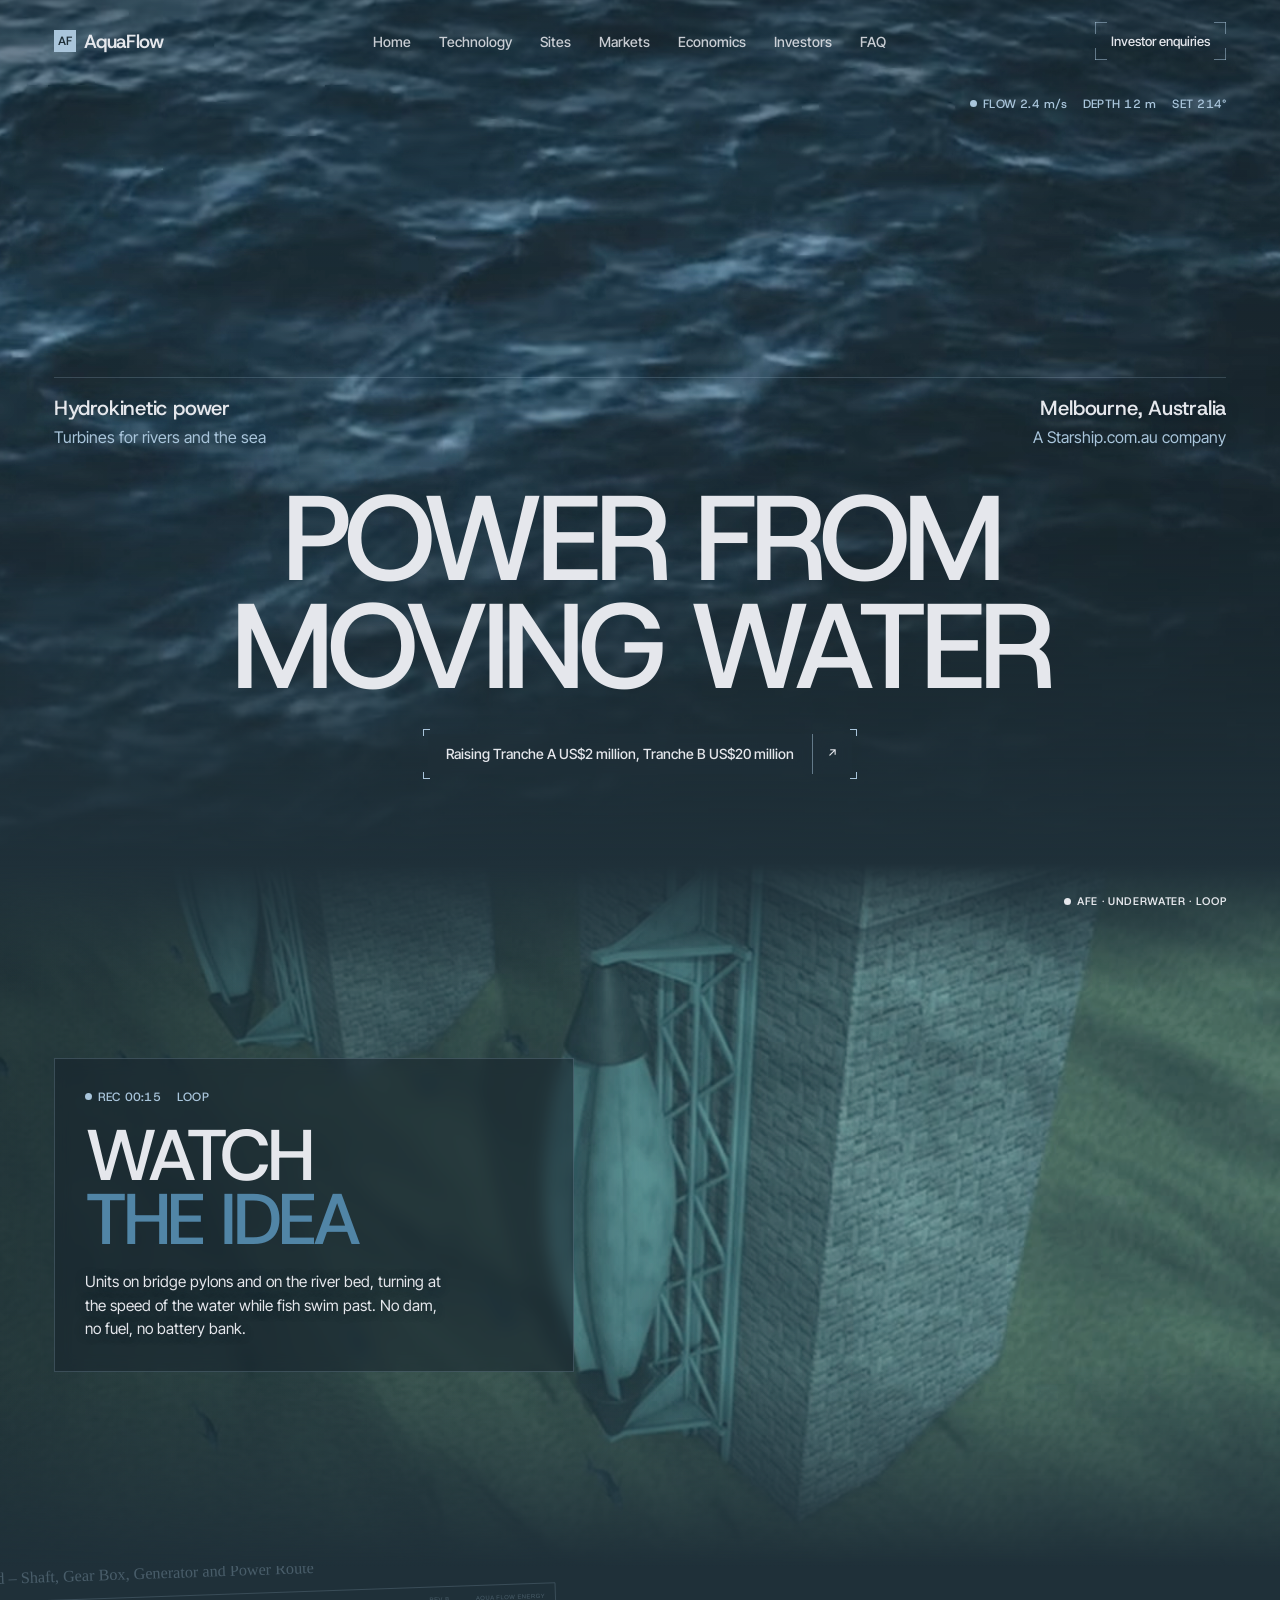
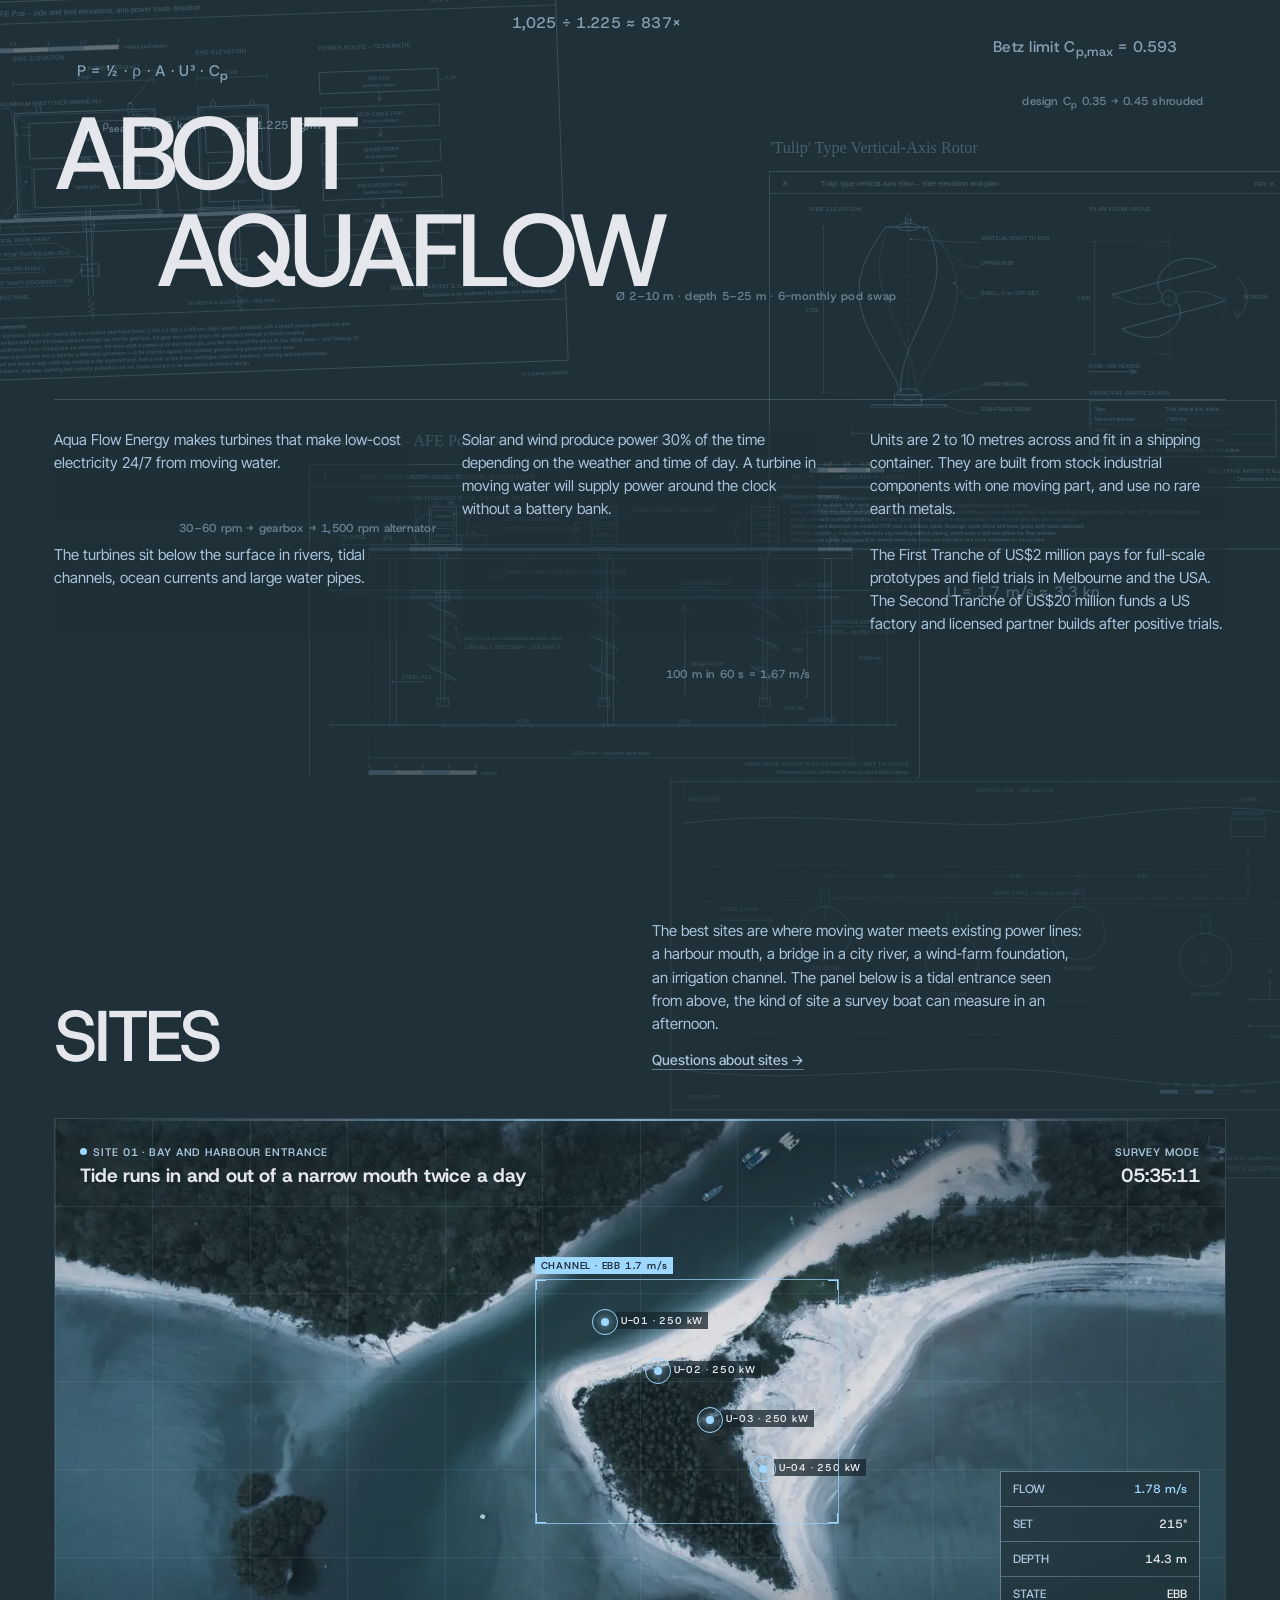
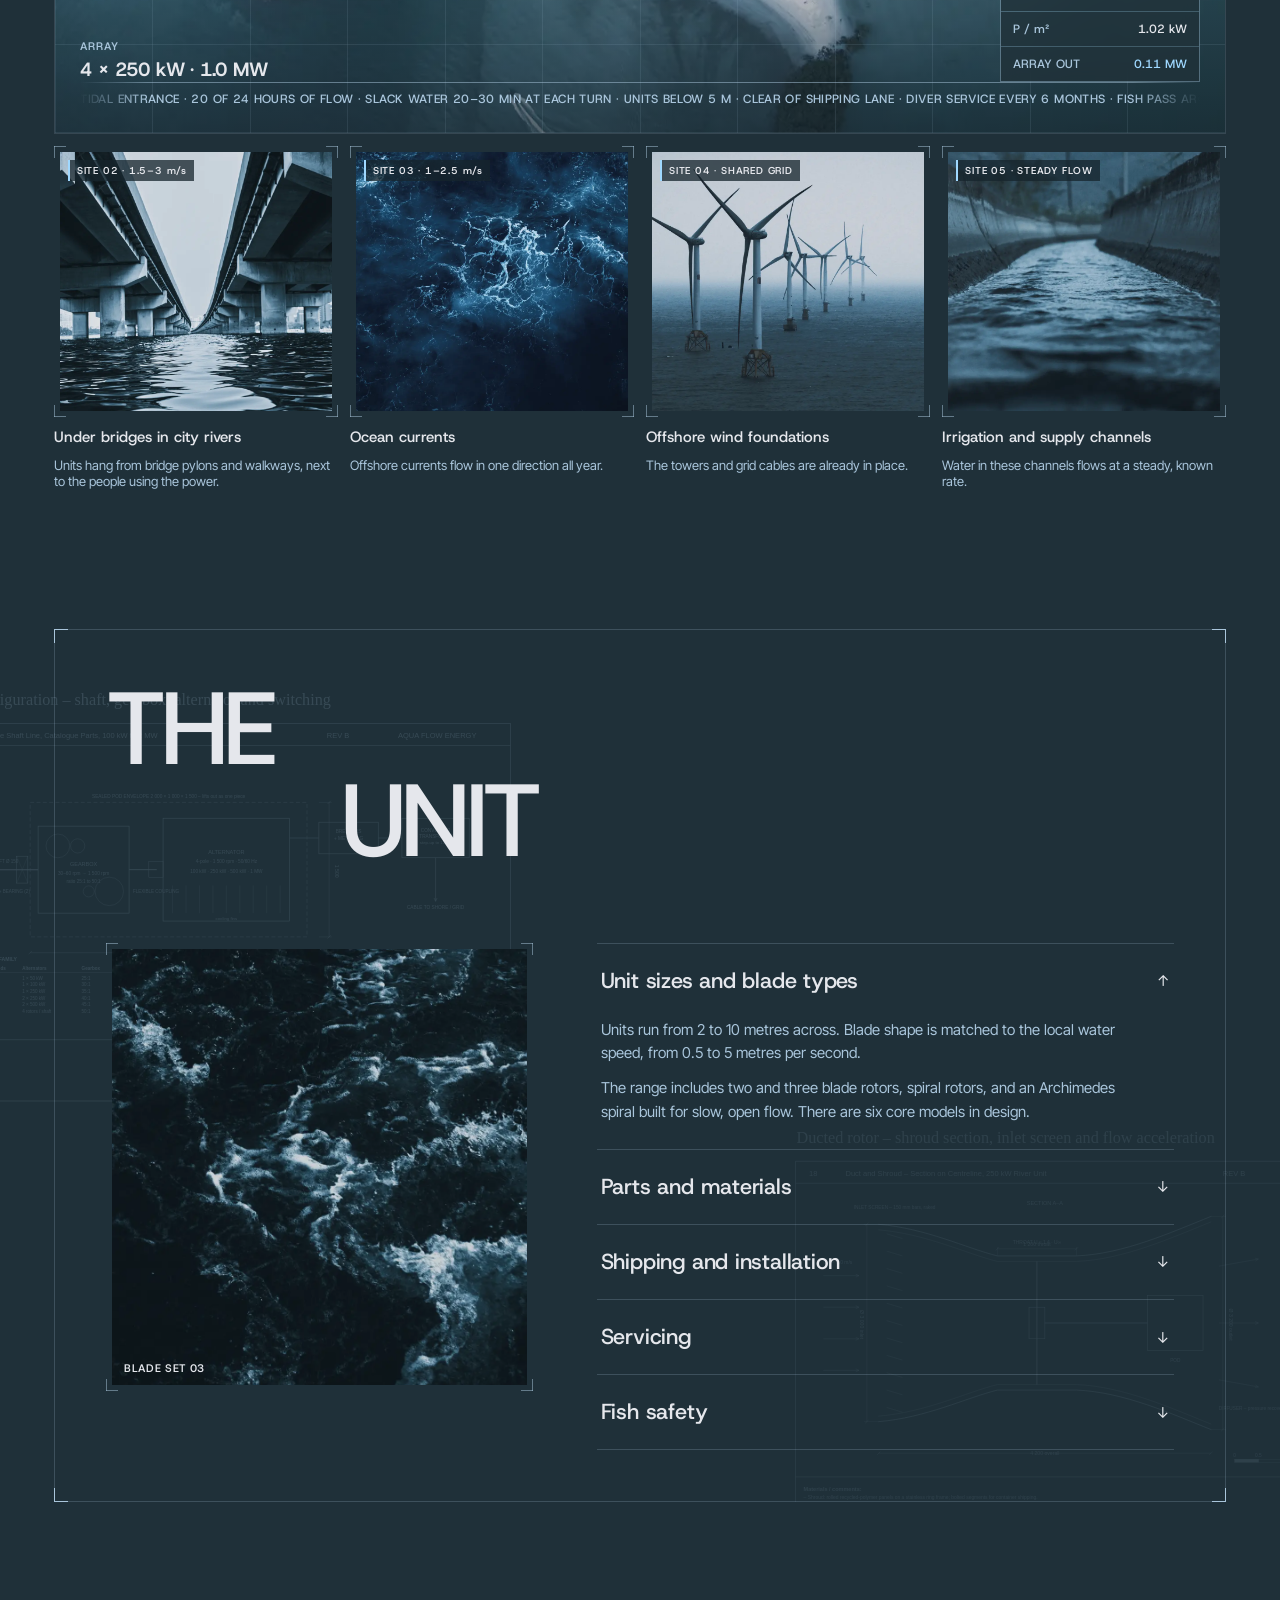
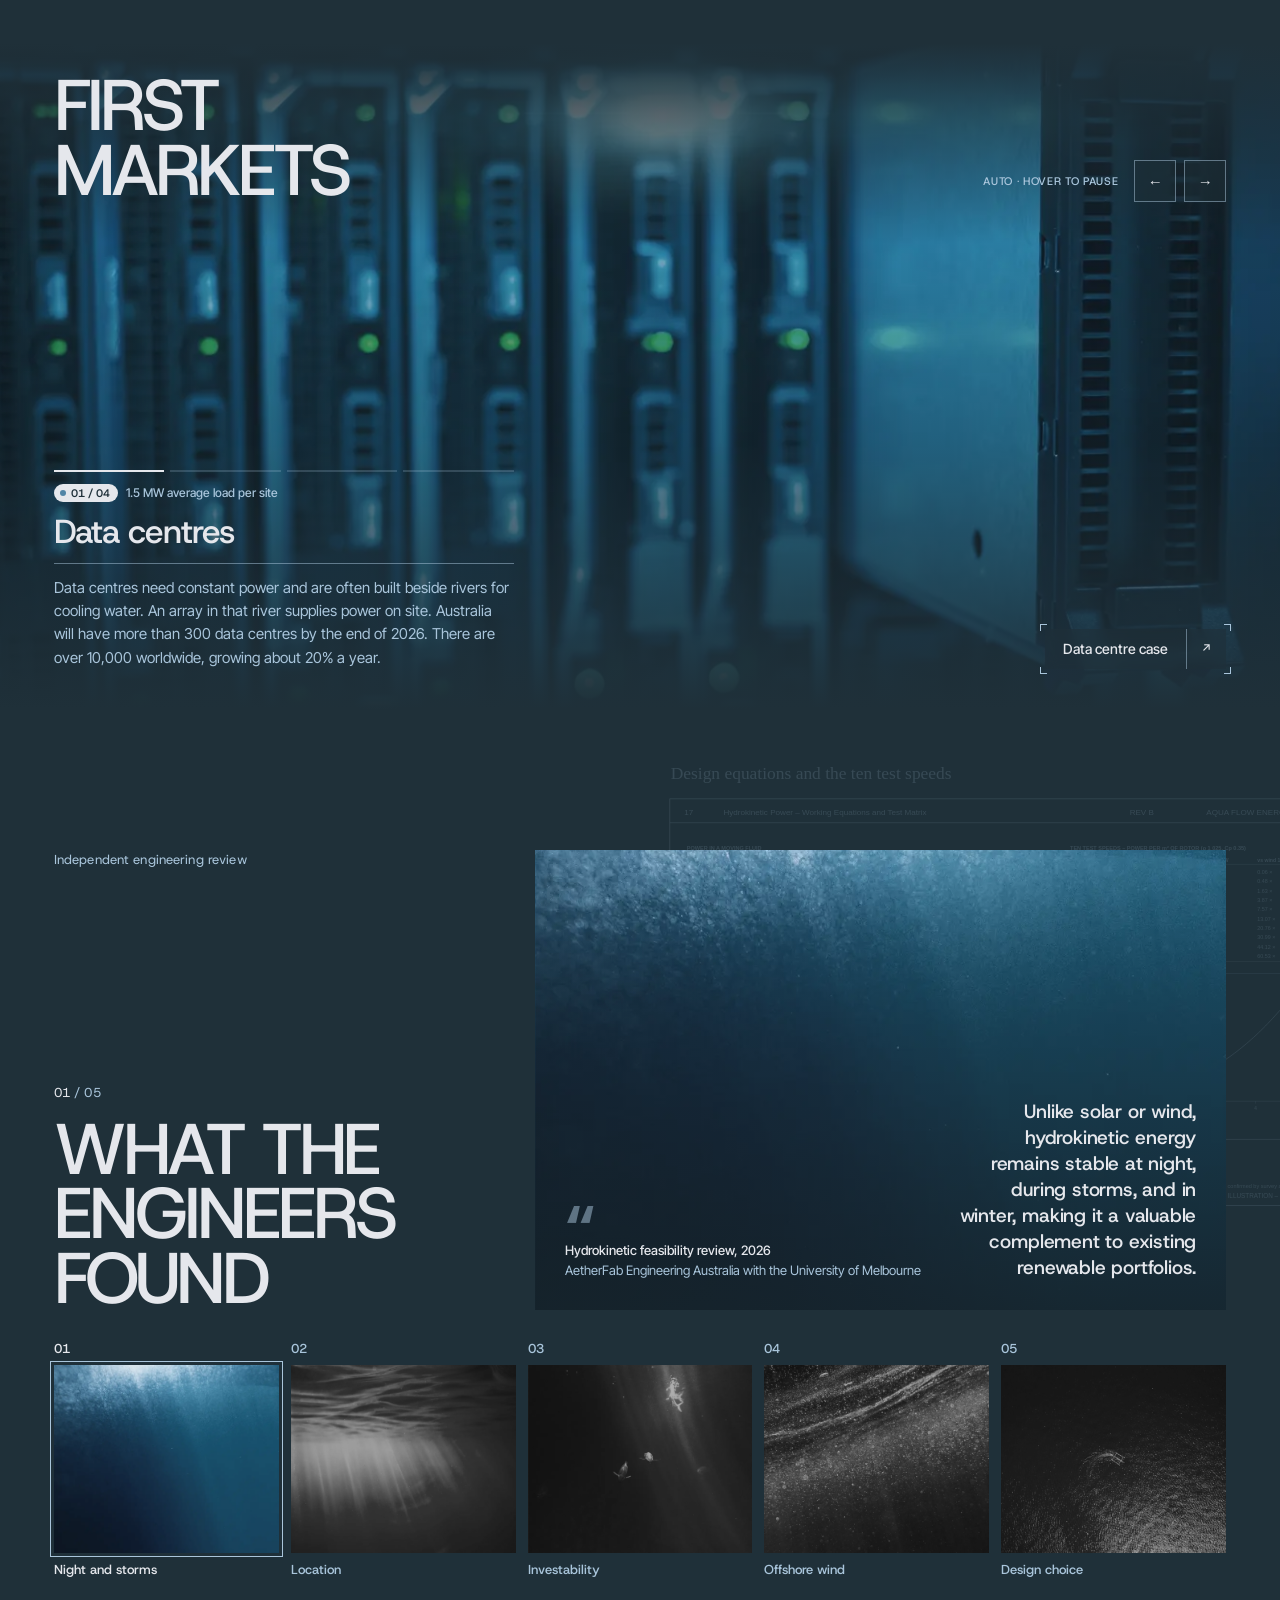
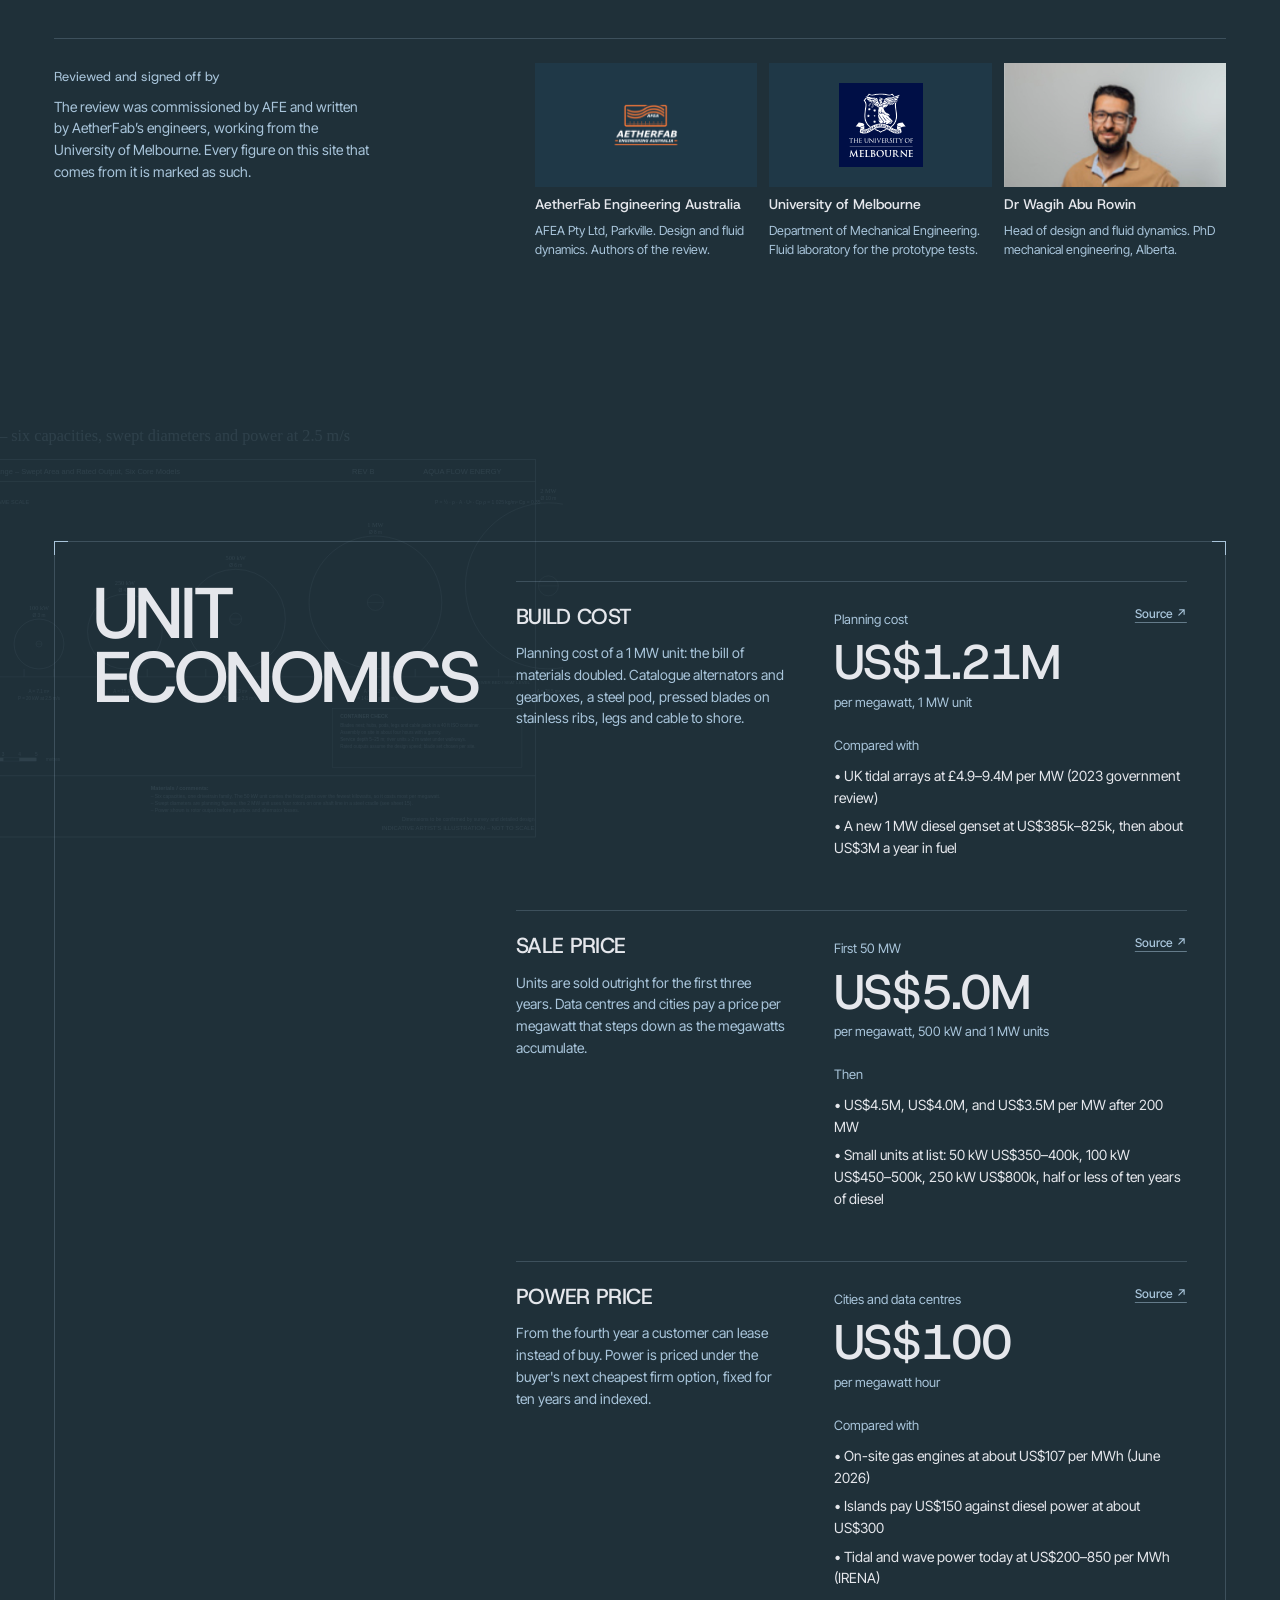
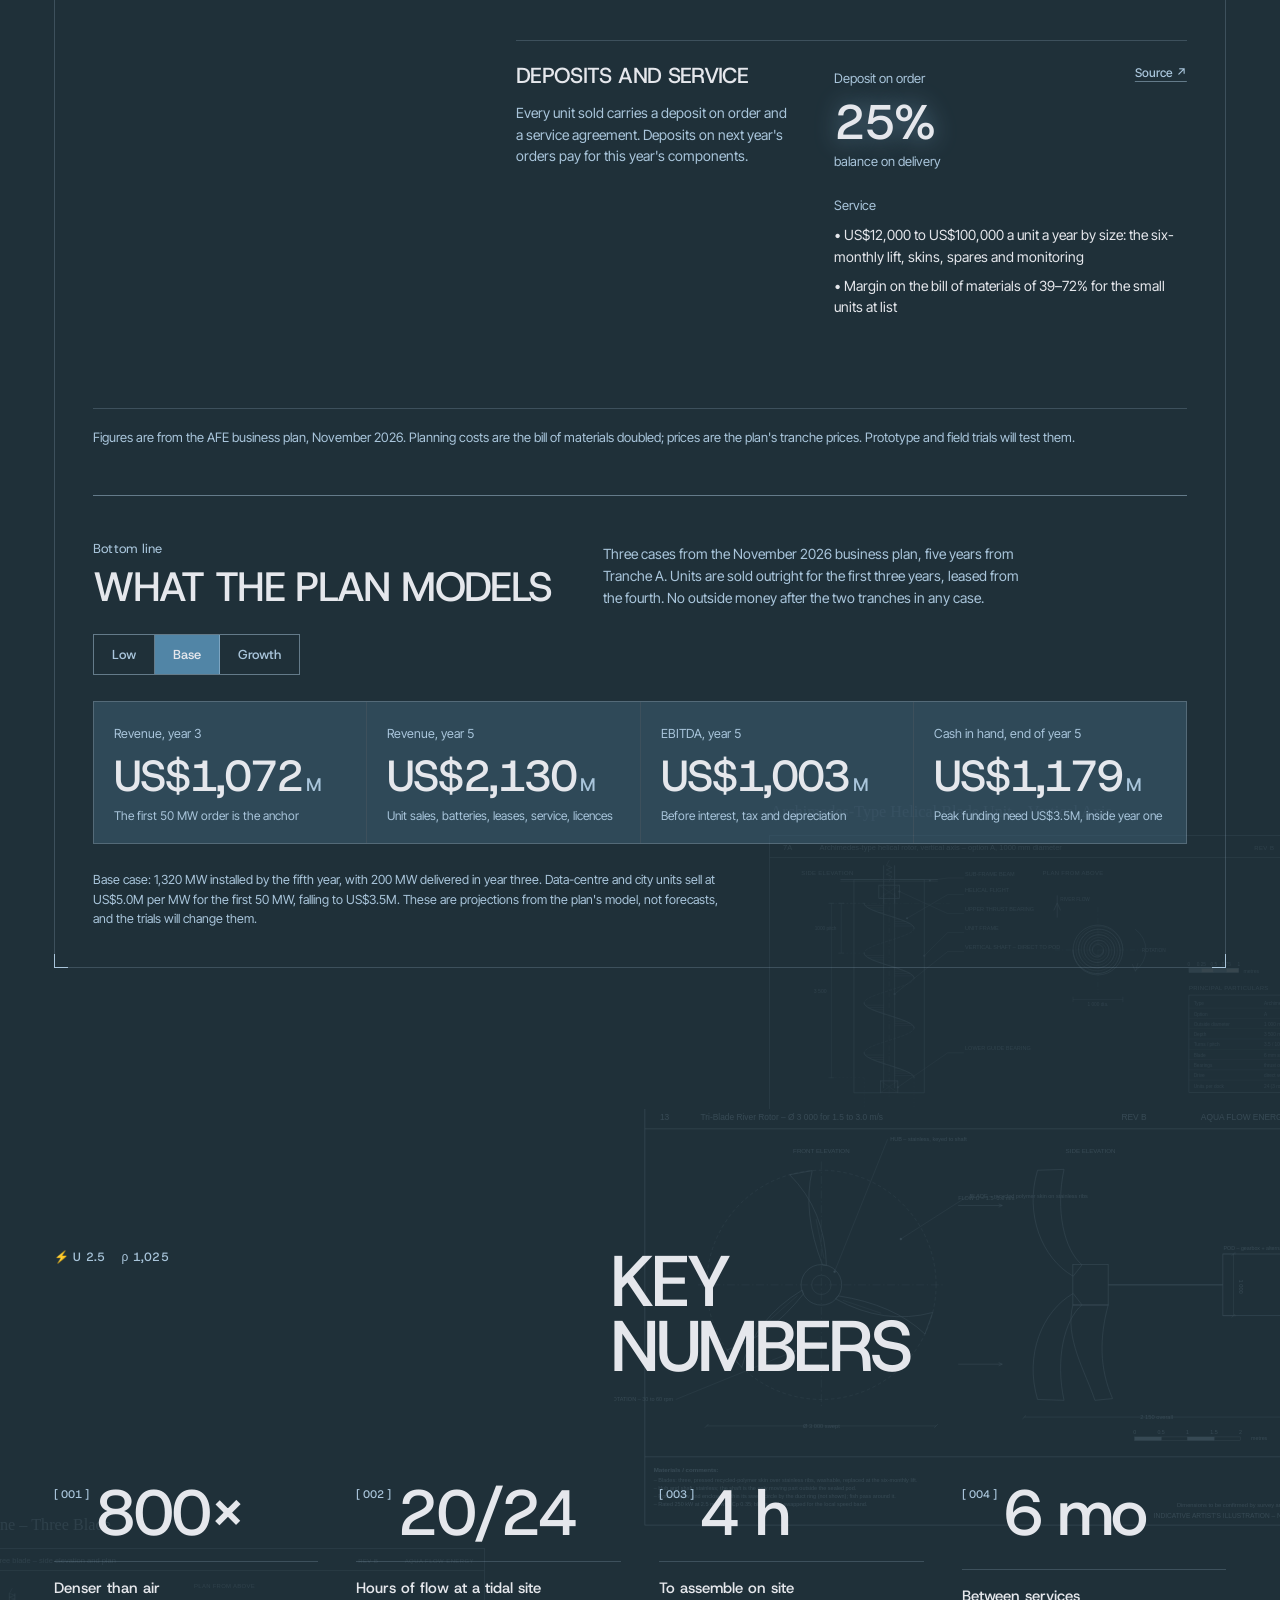
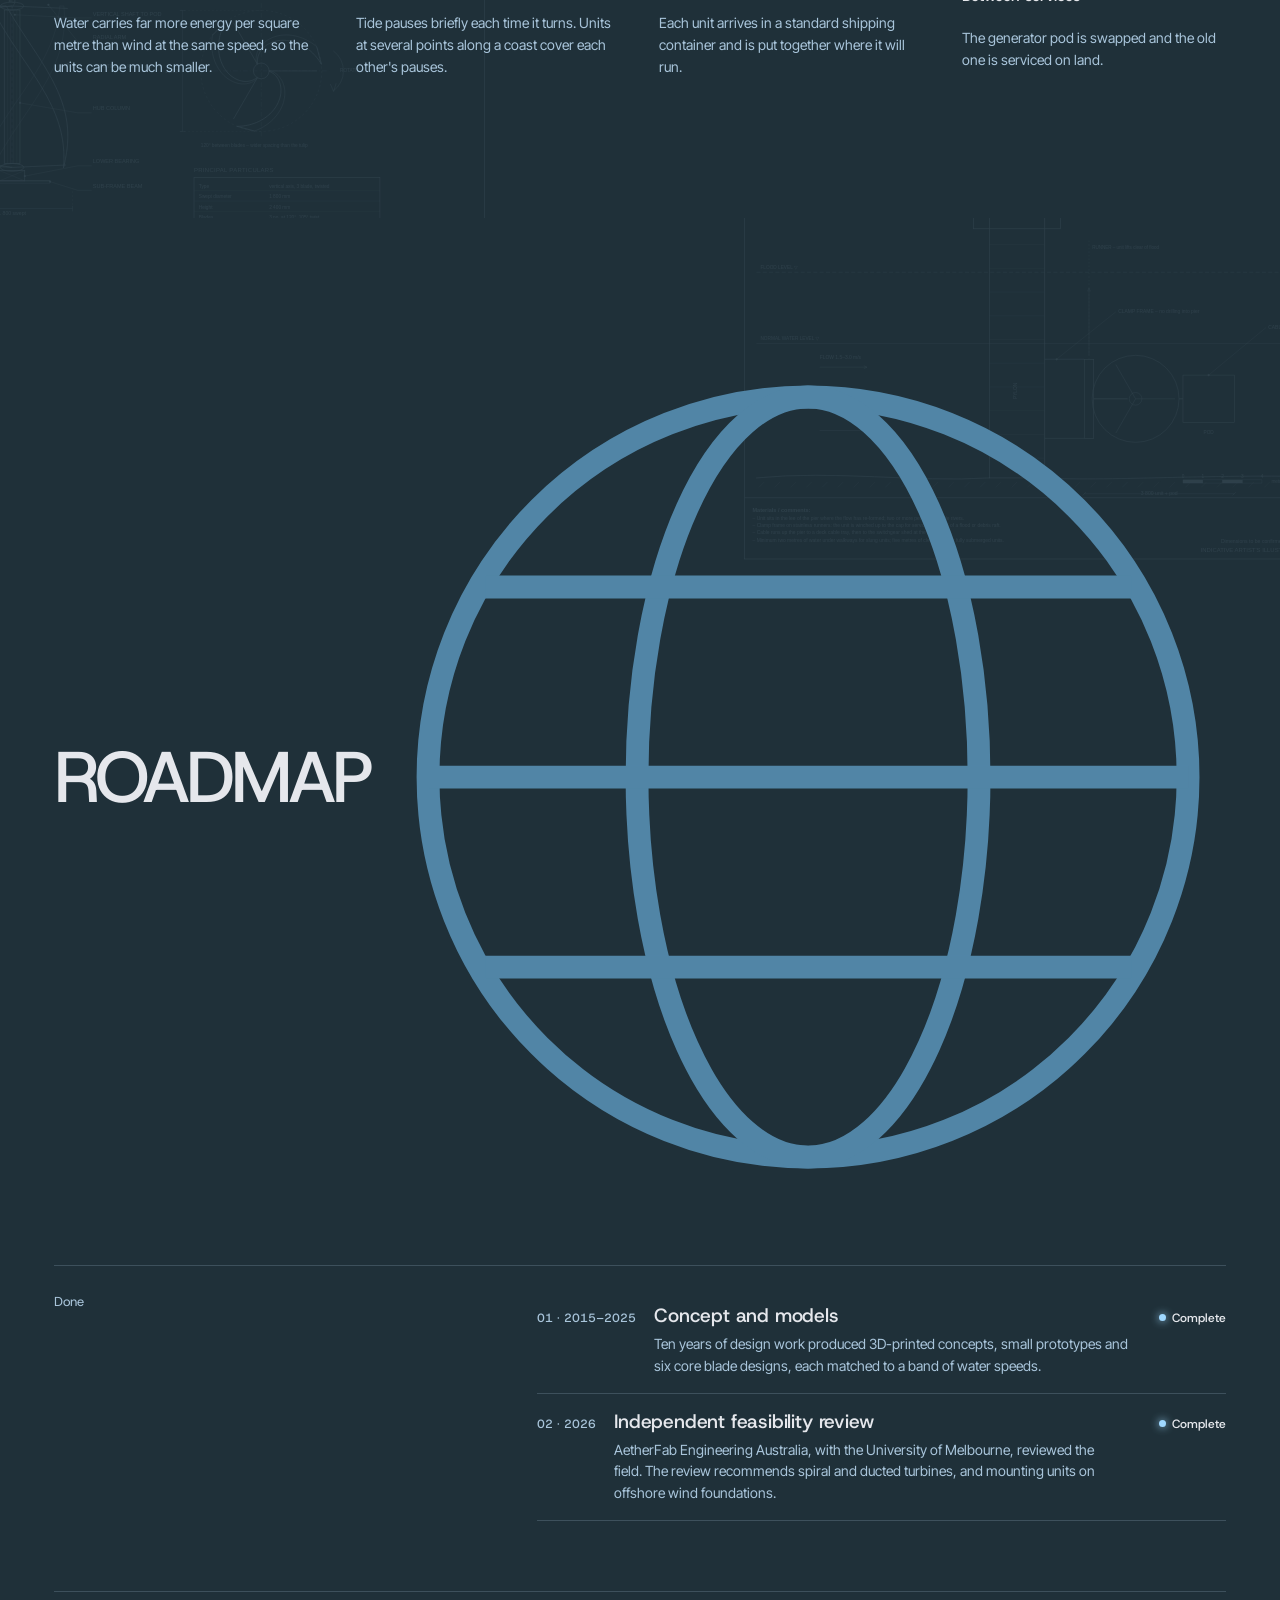
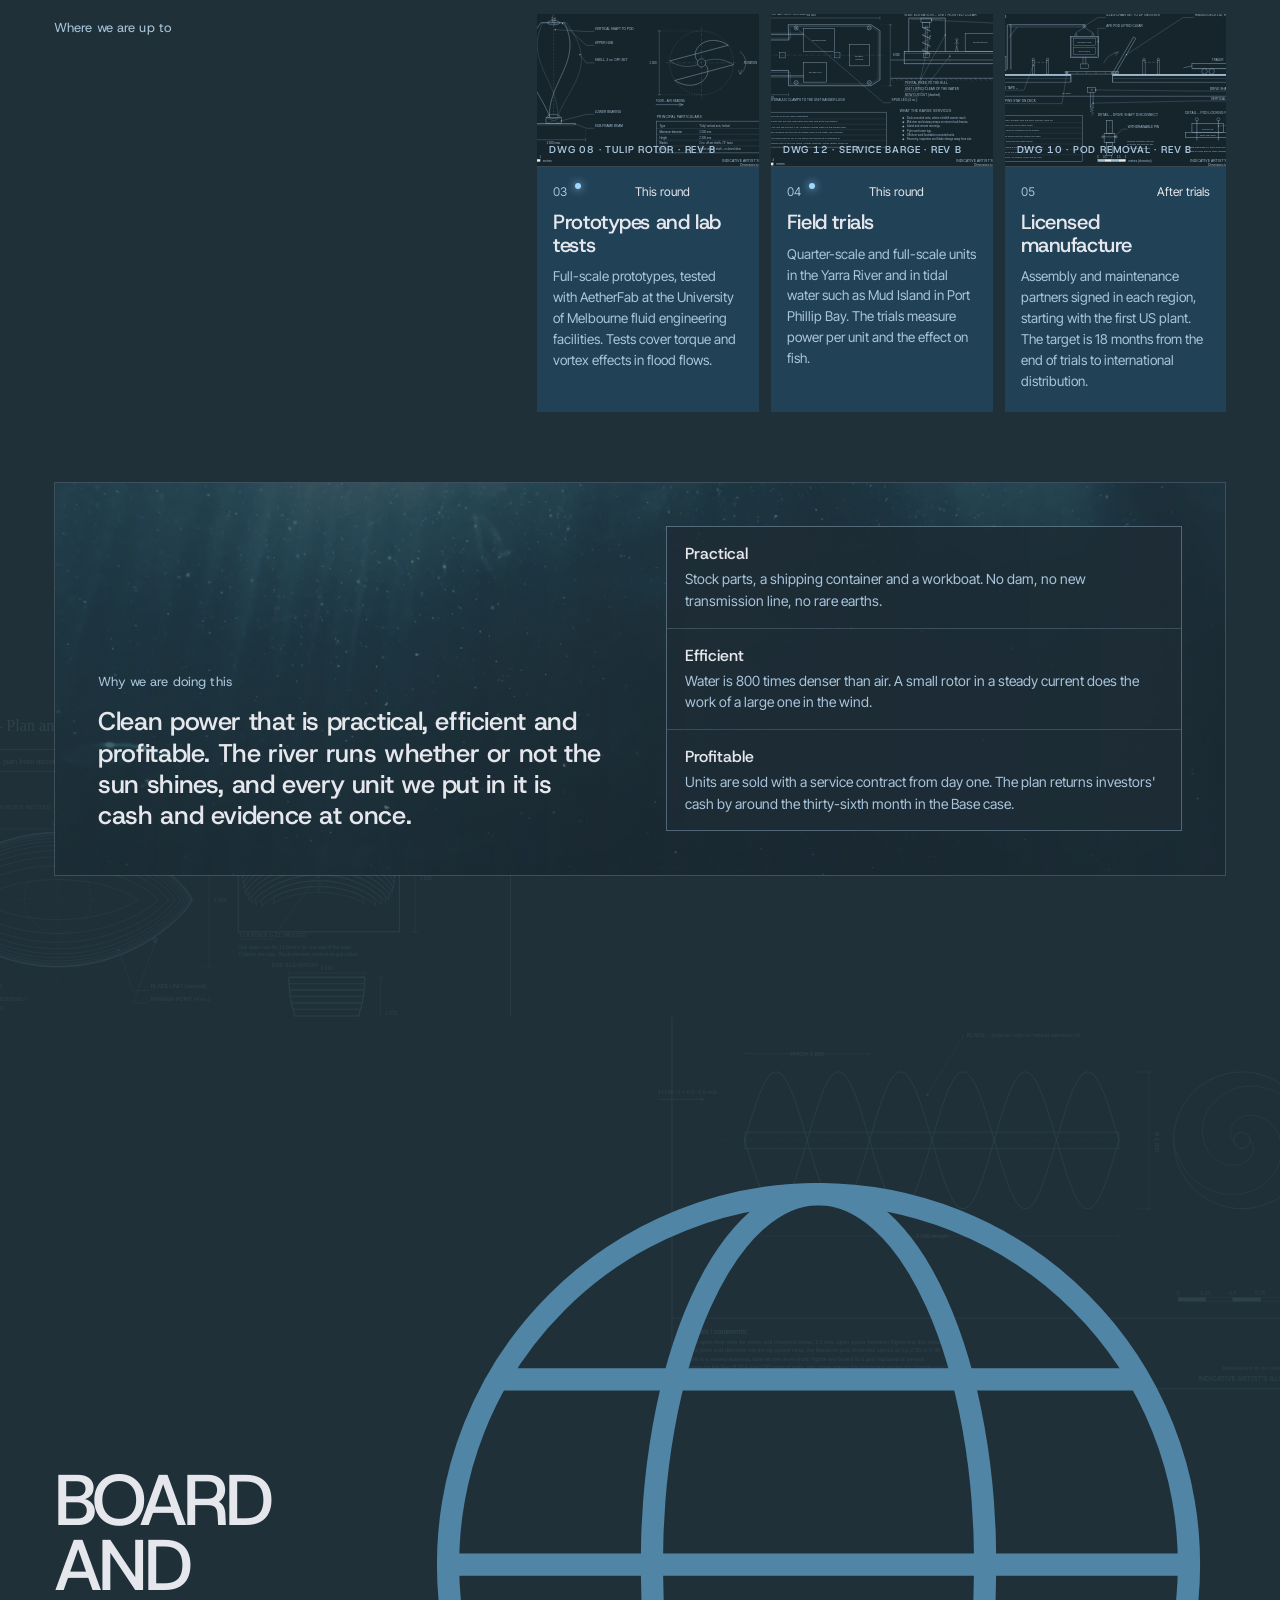
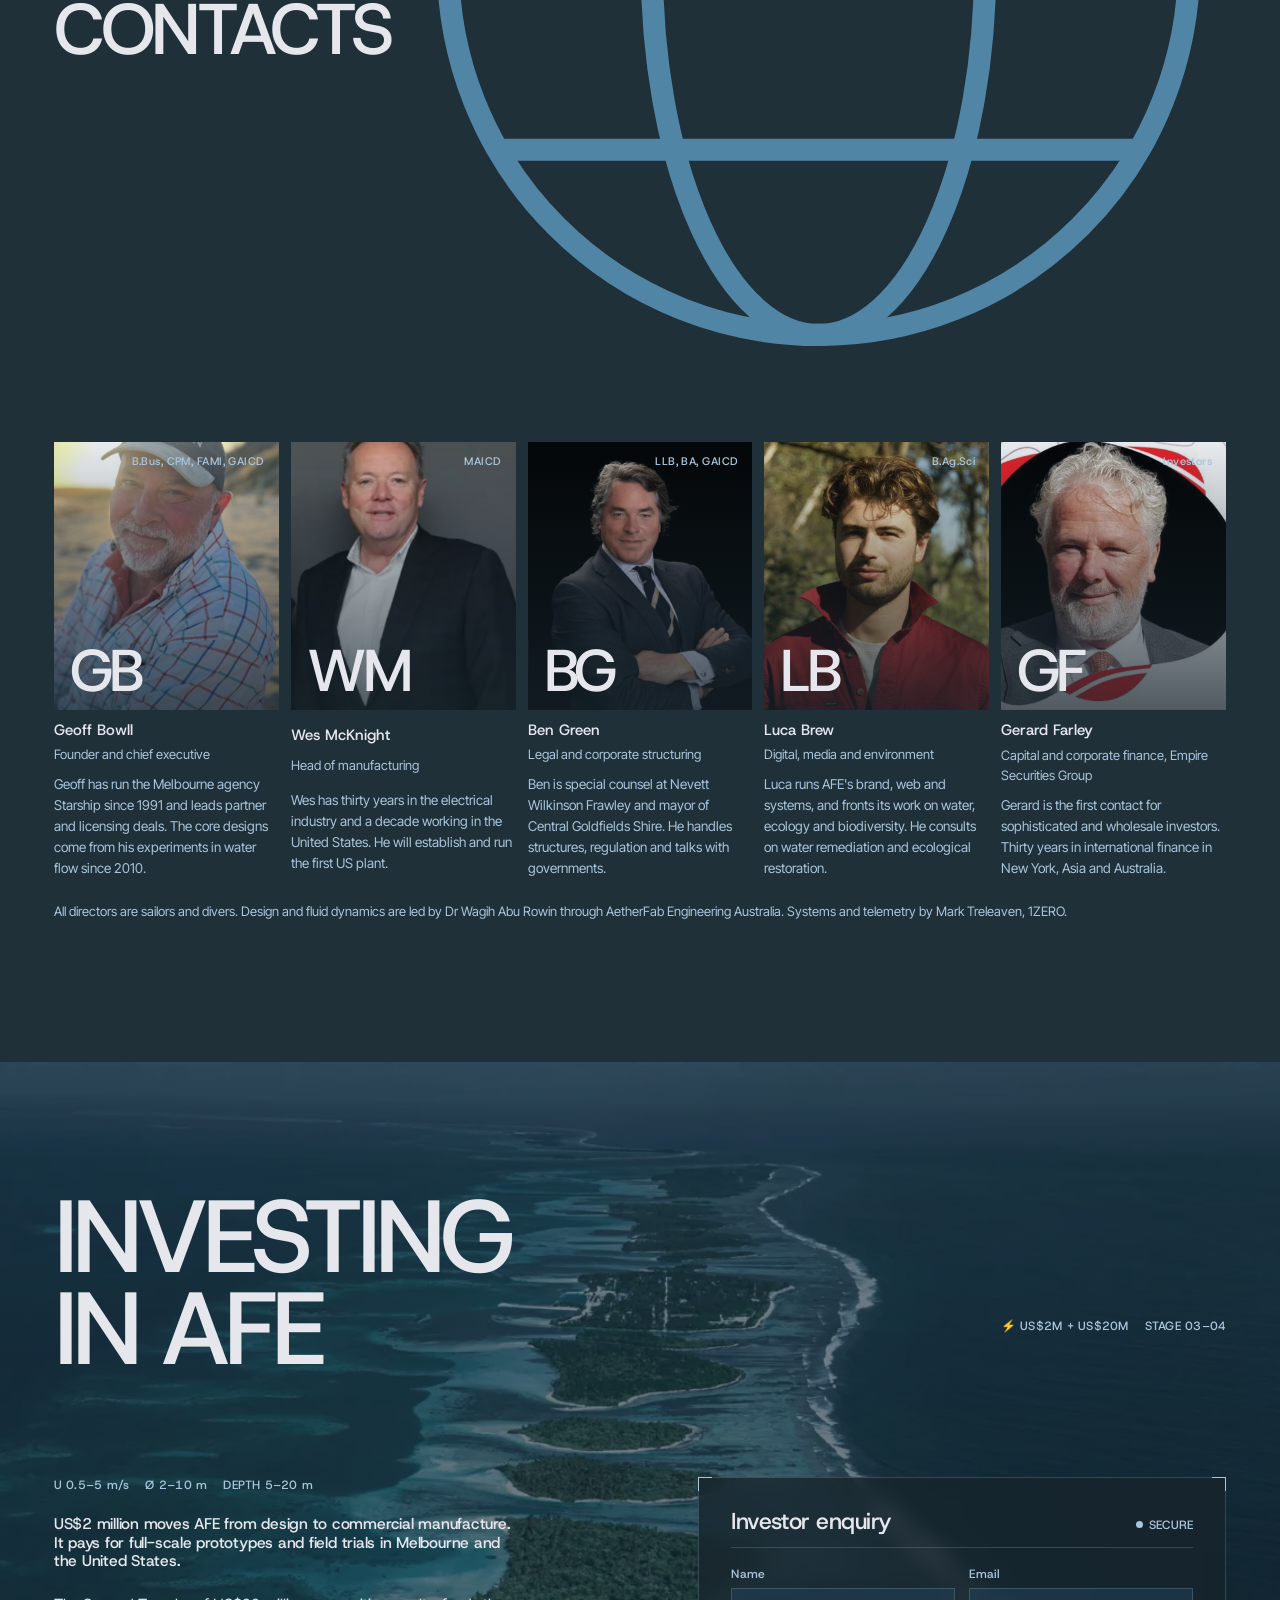
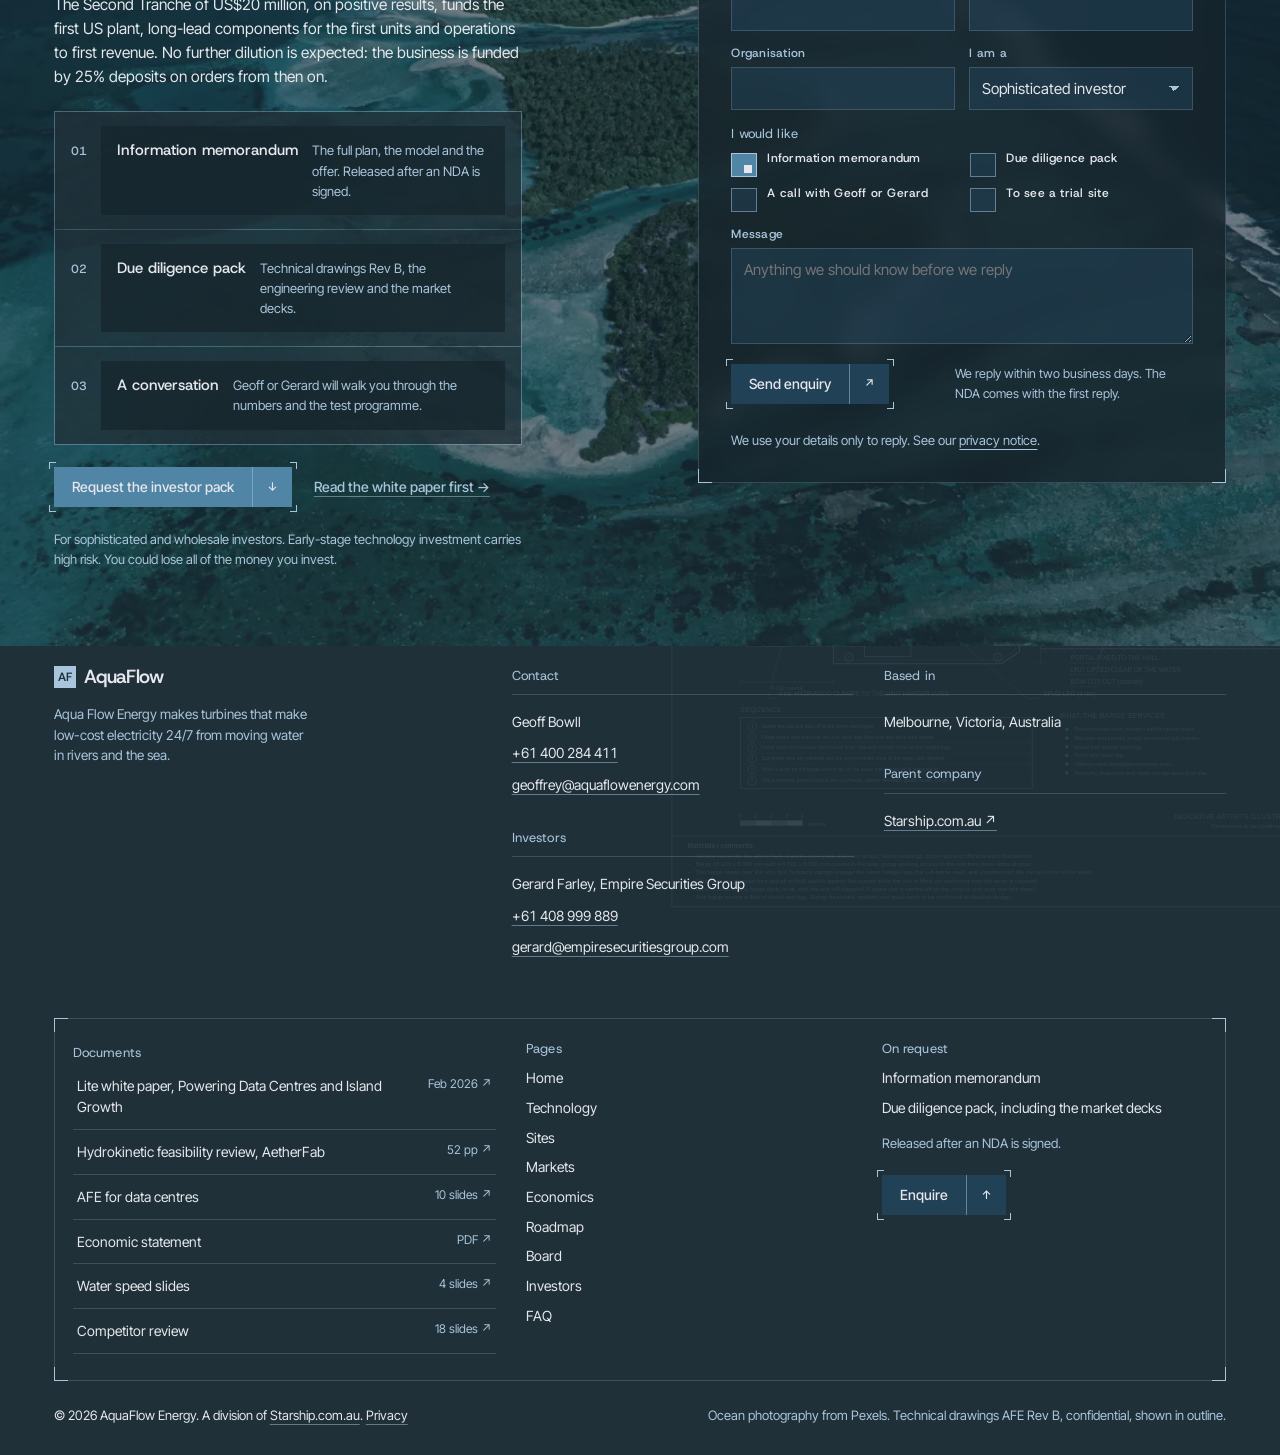
==== index.html @ e2d72f19 "AquaFlow Energy website Co-Authored-By: Claude Fable 5.2 <noreply@anthropic.com>" ====
<!doctype html>
<html lang="en-AU">
<head>
<meta charset="utf-8">
<meta name="viewport" content="width=device-width,initial-scale=1,viewport-fit=cover">
<title>AquaFlow Energy | Turbines for 24/7 power from moving water</title>
<meta name="description" content="Small turbines making electricity 24/7 from rivers, tides and ocean currents, no dam, fuel or battery. Raising US$2M then US$20M. Request the investor pack.">
<meta name="robots" content="index,follow">
<meta name="author" content="AquaFlow Energy">
<meta name="theme-color" content="#1F3039">
<link rel="canonical" href="https://www.aquaflowenergy.com/">

<meta property="og:type" content="website">
<meta property="og:site_name" content="AquaFlow Energy">
<meta property="og:title" content="AquaFlow Energy | Turbines for 24/7 power from moving water">
<meta property="og:description" content="Small turbines making electricity 24/7 from rivers, tides and ocean currents, no dam, fuel or battery. Raising US$2M then US$20M. Request the investor pack.">
<meta property="og:url" content="https://www.aquaflowenergy.com/">
<meta property="og:image" content="https://www.aquaflowenergy.com/img/og-image.jpg">
<meta property="og:image:width" content="1200">
<meta property="og:image:height" content="630">
<meta property="og:image:alt" content="AquaFlow Energy turbines mounted on bridge pylons under water, with the line Power from moving water, 24 hours a day">
<meta property="og:locale" content="en_AU">
<meta name="twitter:card" content="summary_large_image">
<meta name="twitter:title" content="AquaFlow Energy | Turbines for 24/7 power from moving water">
<meta name="twitter:description" content="Small turbines making electricity 24/7 from rivers, tides and ocean currents, no dam, fuel or battery. Raising US$2M then US$20M. Request the investor pack.">
<meta name="twitter:image" content="https://www.aquaflowenergy.com/img/og-image.jpg">
<meta name="twitter:image:alt" content="AquaFlow Energy turbines mounted on bridge pylons under water, with the line Power from moving water, 24 hours a day">

<link rel="icon" href="img/favicon.svg" type="image/svg+xml">
<link rel="icon" href="img/favicon-32.png" type="image/png" sizes="32x32">
<link rel="apple-touch-icon" href="img/apple-touch-icon.png">
<link rel="manifest" href="site.webmanifest">
<link rel="preconnect" href="https://fonts.googleapis.com">
<link rel="preconnect" href="https://fonts.gstatic.com" crossorigin>
<link rel="stylesheet" href="https://fonts.googleapis.com/css2?family=Host+Grotesk:wght@400;500;600&family=Inter+Tight:wght@400;500&display=swap">
<link rel="stylesheet" href="styles.css">
<script type="application/ld+json">
{
  "@context": "https://schema.org",
  "@graph": [
    {
      "@type": "Organization",
      "@id": "https://www.aquaflowenergy.com/#organization",
      "name": "AquaFlow Energy",
      "alternateName": [
        "Aqua Flow Energy",
        "AFE"
      ],
      "url": "https://www.aquaflowenergy.com/",
      "logo": {
        "@type": "ImageObject",
        "url": "https://www.aquaflowenergy.com/img/icon-512.png",
        "width": 512,
        "height": 512
      },
      "image": "https://www.aquaflowenergy.com/img/og-image.jpg",
      "description": "AquaFlow Energy makes small hydrokinetic turbines that generate low-cost electricity 24/7 from moving water in rivers, tidal channels, ocean currents and large water pipes.",
      "foundingLocation": {
        "@type": "Place",
        "name": "Melbourne, Australia"
      },
      "address": {
        "@type": "PostalAddress",
        "addressLocality": "Melbourne",
        "addressRegion": "VIC",
        "addressCountry": "AU"
      },
      "email": "geoffrey@aquaflowenergy.com",
      "telephone": "+61 400 284 411",
      "contactPoint": [
        {
          "@type": "ContactPoint",
          "contactType": "investor relations",
          "name": "Geoff Bowll",
          "email": "geoffrey@aquaflowenergy.com",
          "telephone": "+61 400 284 411",
          "availableLanguage": "en"
        }
      ],
      "parentOrganization": {
        "@type": "Organization",
        "name": "Starship",
        "url": "https://www.starship.com.au"
      },
      "sameAs": [
        "https://www.starship.com.au"
      ],
      "knowsAbout": [
        "hydrokinetic power",
        "tidal energy",
        "river turbines",
        "ocean current energy",
        "baseload renewable electricity"
      ]
    },
    {
      "@type": "WebSite",
      "@id": "https://www.aquaflowenergy.com/#website",
      "url": "https://www.aquaflowenergy.com/",
      "name": "AquaFlow Energy",
      "description": "Small turbines making electricity 24/7 from rivers, tides and ocean currents, no dam, fuel or battery. Raising US$2M then US$20M. Request the investor pack.",
      "inLanguage": "en-AU",
      "publisher": {
        "@id": "https://www.aquaflowenergy.com/#organization"
      }
    },
    {
      "@type": "WebPage",
      "@id": "https://www.aquaflowenergy.com/#webpage",
      "url": "https://www.aquaflowenergy.com/",
      "name": "AquaFlow Energy | Turbines for 24/7 power from moving water",
      "description": "Small turbines making electricity 24/7 from rivers, tides and ocean currents, no dam, fuel or battery. Raising US$2M then US$20M. Request the investor pack.",
      "inLanguage": "en-AU",
      "isPartOf": {
        "@id": "https://www.aquaflowenergy.com/#website"
      },
      "about": {
        "@id": "https://www.aquaflowenergy.com/#organization"
      },
      "primaryImageOfPage": {
        "@type": "ImageObject",
        "url": "https://www.aquaflowenergy.com/img/og-image.jpg",
        "width": 1200,
        "height": 630
      }
    }
  ]
}
</script>
</head>
<body>

<header class="nav">
  <div class="wrap">
    <a class="logo" href="#home" aria-label="AquaFlow Energy home"><b>AF</b>AquaFlow</a>
    <nav class="links" aria-label="Main">
      <a href="#home">Home</a><a href="#build">Technology</a><a href="#sites">Sites</a><a href="#markets">Markets</a><a href="#economics">Economics</a><a href="#invest">Investors</a><a href="faq.html">FAQ</a>
    </nav>
    <a class="cta cm" href="#enquire">Investor enquiries</a>
  </div>
</header>

<main id="p-home">

  <!-- ============ HERO ============ -->
  <section class="hero" id="home">
    <video class="bg" id="herovid" autoplay muted loop playsinline preload="auto" poster="img/p01.webp" aria-hidden="true"><source src="hero.webm" type="video/webm"><source src="hero.mp4" type="video/mp4"></video>
    <div class="ro readout num" aria-hidden="true"><span><i class="dot"></i>FLOW 2.4 m/s</span><span>DEPTH 12 m</span><span>SET 214°</span></div>
    <div class="in wrap">
      <div class="meta">
        <div><b>Hydrokinetic power</b><small>Turbines for rivers and the sea</small></div>
        <h1 class="d1">Power from<br>moving water</h1>
        <div class="r"><b>Melbourne, Australia</b><small>A Starship.com.au company</small></div>
      </div>
      <div class="go"><a class="btn ghost" href="#invest"><span>Raising Tranche A US$2 million, Tranche B US$20 million</span><i>↗</i></a></div>
    </div>
  </section>

  <!-- ============ FILM ============ -->
  <section class="film" id="film">
    <video id="filmvid" src="afe-opening.mp4" poster="afe-opening.jpg" muted loop playsinline preload="none" aria-label="Animation of AFE turbines under water"></video>
    <span class="rec" aria-hidden="true">AFE · UNDERWATER · LOOP</span>
    <div class="wrap">
      <div class="l">
        <div class="readout num"><span><span class="dot"></span>REC 00:15</span><span>LOOP</span></div>
        <h2 class="d3">Watch<br><span class="t-sea">the idea</span></h2>
        <p>Units on bridge pylons and on the river bed, turning at the speed of the water while fish swim past. No dam, no fuel, no battery bank.</p>
      </div>
    </div>
  </section>

  <!-- ============ ABOUT ============ -->
  <section class="about pad" id="about">
    <div class="plans" aria-hidden="true">
      <img width="1684" height="1191" loading="lazy" decoding="async" src="img/dwg/pod.svg" alt="" style="left:-6%;top:-4%;transform:rotate(-2deg)">
      <img width="1684" height="1191" loading="lazy" decoding="async" class="d2" src="img/dwg/tulip.svg" alt="" style="right:-10%;top:18%">
      <img width="1684" height="1191" loading="lazy" decoding="async" class="d3" src="img/dwg/dock-section.svg" alt="" style="left:22%;bottom:-12%;opacity:.22">
      <span class="f" style="left:6%;top:12%">P = ½ · ρ · A · U³ · C<sub>p</sub></span>
      <span class="f k" style="left:8%;top:19%">ρ<sub>sea</sub> = 1,025 kg/m³ &nbsp; ρ<sub>air</sub> = 1.225 kg/m³</span>
      <span class="f" style="right:8%;top:9%;animation-delay:-3s">Betz limit C<sub>p,max</sub> = 0.593</span>
      <span class="f k" style="right:6%;top:16%;animation-delay:-5s">design C<sub>p</sub> 0.35 → 0.45 shrouded</span>
      <span class="f" style="left:40%;top:6%;animation-delay:-2s">1,025 ÷ 1.225 ≈ 837×</span>
      <span class="f k" style="left:14%;bottom:30%;animation-delay:-7s">30–60 rpm → gearbox → 1,500 rpm alternator</span>
      <span class="f" style="right:14%;bottom:22%;animation-delay:-4s">U = 1.7 m/s ≈ 3.3 kn</span>
      <span class="f k" style="left:52%;bottom:12%;animation-delay:-6s">100 m in 60 s = 1.67 m/s</span>
      <span class="f k" style="right:30%;top:40%;animation-delay:-8s">Ø 2–10 m · depth 5–25 m · 6-monthly pod swap</span>
    </div>
    <div class="wrap">
      <h2 class="d2 reveal"><span>About</span><span class="row2">AquaFlow</span></h2>
      <div class="cols reveal">
        <div class="c">
          <p>Aqua Flow Energy makes turbines that make low-cost electricity 24/7 from moving water.</p>
          <p>The turbines sit below the surface in rivers, tidal channels, ocean currents and large water pipes.</p>
        </div>
        <div class="c">
          <p>Solar and wind produce power 30% of the time depending on the weather and time of day. A turbine in moving water will supply power around the clock without a battery bank.</p>
        </div>
        <div class="c">
          <p>Units are 2 to 10 metres across and fit in a shipping container. They are built from stock industrial components with one moving part, and use no rare earth metals.</p>
          <p>The First Tranche of US$2 million pays for full-scale prototypes and field trials in Melbourne and the USA. The Second Tranche of US$20 million funds a US factory and licensed partner builds after positive trials.</p>
        </div>
      </div>
    </div>
  </section>

  <!-- ============ SITES ============ -->
  <section class="sites pad haspl" id="sites">
    <div class="plans" aria-hidden="true"><img width="1684" height="1191" loading="lazy" decoding="async" class="dim" src="img/dwg/gen-array.svg" alt="" style="right:-8%;top:-6%;width:clamp(520px,58vw,980px)"></div>
    <div class="wrap">
      <div class="head">
        <h2 class="d3">Sites</h2>
        <div class="intro">
          <p>The best sites are where moving water meets existing power lines: a harbour mouth, a bridge in a city river, a wind-farm foundation, an irrigation channel. The panel below is a tidal entrance seen from above, the kind of site a survey boat can measure in an afternoon.</p>
          <a class="tlink" href="faq.html#q-sites">Questions about sites</a>
        </div>
      </div>

      <div class="dash framebox" id="dash" aria-label="Site survey panel: bay and harbour entrance">
        <div class="map" style="background-image:url(img/p07.webp)"></div>
        <div class="shade"></div>
        <div class="gridl"></div>
        <div class="scan" aria-hidden="true"></div>

        <span class="pin" style="left:47%;top:33%;--d:0s"><i>U-01 · 250 kW</i></span>
        <span class="pin" style="left:51.5%;top:41%;--d:.4s"><i>U-02 · 250 kW</i></span>
        <span class="pin" style="left:56%;top:49%;--d:.8s"><i>U-03 · 250 kW</i></span>
        <span class="pin" style="left:60.5%;top:57%;--d:1.2s"><i>U-04 · 250 kW</i></span>
        <span class="box cm" style="left:41%;top:26%;width:26%;height:40%"><i>CHANNEL · EBB 1.7 m/s</i></span>

        <div class="hud">
          <div class="row">
            <div class="tag"><span><span class="dot" style="display:inline-block;width:7px;height:7px;border-radius:50%;background:var(--glow);margin-right:6px;vertical-align:1px;animation:blink 1.6s steps(1) infinite"></span>SITE 01 · BAY AND HARBOUR ENTRANCE</span><b>Tide runs in and out of a narrow mouth twice a day</b></div>
            <div class="tag r"><span>SURVEY MODE</span><b class="num" id="d-clock">--:--:--</b></div>
          </div>
          <div class="row" style="align-items:flex-end">
            <div class="tag"><span>ARRAY</span><b>4 × 250 kW · 1.0 MW</b></div>
            <div class="panel num" aria-hidden="true">
              <div><span>FLOW</span><b class="hot" id="d-flow">1.72 m/s</b></div>
              <div><span>SET</span><b id="d-set">214°</b></div>
              <div><span>DEPTH</span><b id="d-depth">14.2 m</b></div>
              <div><span>STATE</span><b id="d-state">EBB</b></div>
              <div><span>P / m²</span><b id="d-pw">0.91 kW</b></div>
              <div><span>ARRAY OUT</span><b class="hot" id="d-out">0.74 MW</b></div>
            </div>
          </div>
          <div class="ticker" aria-hidden="true"><span id="d-tick">TIDAL ENTRANCE · 20 OF 24 HOURS OF FLOW · SLACK WATER 20–30 MIN AT EACH TURN · UNITS BELOW 5 M · CLEAR OF SHIPPING LANE · DIVER SERVICE EVERY 6 MONTHS · FISH PASS AROUND ENCLOSED ROTORS · &nbsp; TIDAL ENTRANCE · 20 OF 24 HOURS OF FLOW · SLACK WATER 20–30 MIN AT EACH TURN · UNITS BELOW 5 M · CLEAR OF SHIPPING LANE · DIVER SERVICE EVERY 6 MONTHS · FISH PASS AROUND ENCLOSED ROTORS · &nbsp;</span></div>
        </div>
      </div>

      <div class="grid">
        <div class="tile"><div class="ph cm"><span class="hudtag">SITE 02 · 1.5–3 m/s</span><div style="background-image:url(img/p09.webp)"></div></div><p>Under bridges in city rivers</p><small>Units hang from bridge pylons and walkways, next to the people using the power.</small></div>
        <div class="tile"><div class="ph cm"><span class="hudtag">SITE 03 · 1–2.5 m/s</span><div style="background-image:url(img/p08.webp)"></div></div><p>Ocean currents</p><small>Offshore currents flow in one direction all year.</small></div>
        <div class="tile"><div class="ph cm"><span class="hudtag">SITE 04 · SHARED GRID</span><div style="background-image:url(img/p10.webp)"></div></div><p>Offshore wind foundations</p><small>The towers and grid cables are already in place.</small></div>
        <div class="tile"><div class="ph cm"><span class="hudtag">SITE 05 · STEADY FLOW</span><div style="background-image:url(img/p11.webp)"></div></div><p>Irrigation and supply channels</p><small>Water in these channels flows at a steady, known rate.</small></div>
      </div>
    </div>
  </section>

  <!-- ============ THE UNIT ============ -->
  <section class="build haspl" id="build">
    <div class="plans" aria-hidden="true"><img width="1684" height="1191" loading="lazy" decoding="async" class="dim" src="img/dwg/gen-drivetrain.svg" alt="" style="left:-10%;top:4%"><img width="1684" height="1191" loading="lazy" decoding="async" class="faint d2" src="img/dwg/gen-duct.svg" alt="" style="right:-12%;bottom:-8%"></div>
    <div class="wrap">
      <div class="framebox">
        <h2 class="d2">The<span class="l2">unit</span></h2>
        <div class="body">
          <div class="pic cm"><div id="bpic" style="background-image:url(img/p12.webp)"></div><span class="cap" id="bcap">BLADE SET 03</span></div>
          <div class="acc" id="acc">
            <details open data-img="img/p13.webp" data-cap="BLADE SET 03"><summary>Unit sizes and blade types</summary><div class="a"><p>Units run from 2 to 10 metres across. Blade shape is matched to the local water speed, from 0.5 to 5 metres per second.</p><p>The range includes two and three blade rotors, spiral rotors, and an Archimedes spiral built for slow, open flow. There are six core models in design.</p></div></details>
            <details data-img="img/p14.webp" data-cap="DRIVETRAIN"><summary>Parts and materials</summary><div class="a"><p>Generators and drivetrains are adapted from proven technology and natural shapes and most parts are bought off the shelf. The shaft is the main moving part, and in some units a gearbox will be used to increase RPM.</p><p>Most of the generator unit is iron and copper. The frame is stainless steel and recycled plastic for blades.</p></div></details>
            <details data-img="img/p15.webp" data-cap="INSTALL BARGE"><summary>Shipping and installation</summary><div class="a"><p>Units fit standard ISO shipping containers and can be assembled on site in about four hours. No oversize freight permits or heavy-lift ships are needed.</p><p>An installation barge carries two or three unit types. The crew measures flow speed and direction at the spot and lowers the unit that suits it.</p></div></details>
            <details data-img="img/p16.webp" data-cap="SERVICE DEPTH 5–20 M"><summary>Servicing</summary><div class="a"><p>The generator sits in a pod that lifts out. A fresh pod goes in and the old one is serviced on land.</p><p>Units work at 5 to 20 metres depth, within reach of divers and a standard workboat. The planned service interval is six months. The rest of an array keeps running while one unit is serviced.</p></div></details>
            <details data-img="img/p17.webp" data-cap="FISH PASSAGE"><summary>Fish safety</summary><div class="a"><p>Spiral blades turn slowly and leave open space for fish to pass. Faster units sit behind screens and ducts that keep fish out of the blade zone and smooth the flow into the rotor.</p><p>We will measure the effect on fish and marine mammals during field trials.</p></div></details>
          </div>
        </div>
      </div>
    </div>
  </section>

  <!-- ============ MARKETS ============ -->
  <section class="pad" id="markets" style="padding-bottom:0">
    <div class="mk" id="mk">
      <div class="bg on" style="background-image:url(img/p18.webp)"></div>
      <div class="bg" style="background-image:url(img/p19.webp)"></div>
      <div class="bg" style="background-image:url(img/p20.webp)"></div>
      <div class="bg" style="background-image:url(img/p21.webp)"></div>
      <div class="wrap tophead">
        <h2 class="d3">First<br>markets</h2>
        <div class="arrows"><span class="auto" id="mk-auto">AUTO · HOVER TO PAUSE</span><button type="button" id="mk-prev" aria-label="Previous market">←</button><button type="button" id="mk-next" aria-label="Next market">→</button></div>
      </div>
      <div class="wrap cap">
        <div class="txt" aria-live="polite">
          <div class="prog" id="mk-prog" aria-hidden="true"><i class="run"></i><i></i><i></i><i></i></div>
          <span class="chip"><b class="num" id="mk-n">01 / 04</b><span id="mk-k">1.5 MW average load per site</span></span>
          <h3 id="mk-h">Data centres</h3>
          <p id="mk-p">Data centres need constant power and are often built beside rivers for cooling water. An array in that river supplies power on site. Australia will have more than 300 data centres by the end of 2026. There are over 10,000 worldwide, growing about 20% a year.</p>
        </div>
        <a class="btn ghost" id="mk-a" href="https://drive.google.com/file/d/1CDs-cvMfa9Jjuk8zbXGt4fNL6N9AmSeW/view" target="_blank" rel="noopener"><span>Data centre case</span><i>↗</i></a>
      </div>
      <div id="mk-src" hidden>
        <article><p class="k">1.5 MW average load per site</p><h3>Data centres</h3><p>Data centres need constant power and are often built beside rivers for cooling water. An array in that river supplies power on site. Australia will have more than 300 data centres by the end of 2026. There are over 10,000 worldwide, growing about 20% a year.</p><a href="https://drive.google.com/file/d/1CDs-cvMfa9Jjuk8zbXGt4fNL6N9AmSeW/view">Data centre case</a></article>
        <article><p class="k">Diesel replacement</p><h3>Island communities</h3><p>Many islands run on imported diesel, and solar needs large batteries to cover the night. Units at several tidal points around an island cover each other’s slack water, so the array runs all day and night. Local crews with a workboat can service it.</p><a href="docs/AFE-Economic-Statement.pdf">Economic statement</a></article>
        <article><p class="k">Yarra and other city rivers</p><h3>Cities on rivers</h3><p>Most large cities sit on a river or a bay. Units hang below bridges and walkways close to the people using the power, which cuts the need for new transmission lines. Melbourne on the Yarra is the first target.</p><a href="docs/AFE-Lite-White-Paper.pdf">White paper</a></article>
        <article><p class="k">Shared foundations and cables</p><h3>Offshore wind farms</h3><p>Wind farm foundations already stand in deep water with grid cables attached. Adding water turbines to them gives a wind farm steady output when the wind drops, at a lower cost than building a new site. The engineering review names this as a major opportunity.</p><a href="https://drive.google.com/file/d/1GKpNL0Gami11GO-cX-c5sIH9z0KI0K_T/view">Engineering review</a></article>
      </div>
    </div>
  </section>

  <!-- ============ FEASIBILITY REVIEW ============ -->
  <section class="rep pad haspl" id="report">
    <div class="plans" aria-hidden="true"><img width="1684" height="1191" loading="lazy" decoding="async" class="dim d3" src="img/dwg/gen-equations.svg" alt="" style="right:-6%;top:2%;width:clamp(520px,56vw,960px)"></div>
    <div class="wrap">
      <div class="top">
        <div class="left">
          <span class="label">Independent engineering review</span>
          <div>
            <p class="label num" style="margin-bottom:14px"><span style="color:var(--foam)" id="rq-n">01</span> / 05</p>
            <h2 class="d3">What the<br>engineers<br>found</h2>
          </div>
        </div>
        <div class="card" id="rq-card" style="background-image:url(img/p22.webp)">
          <div class="q">
            <div>
              <div class="mark" aria-hidden="true">“</div>
              <p class="who"><b>Hydrokinetic feasibility review, 2026</b>AetherFab Engineering Australia with the University of Melbourne</p>
            </div>
            <blockquote id="rq-q">Unlike solar or wind, hydrokinetic energy remains stable at night, during storms, and in winter, making it a valuable complement to existing renewable portfolios.</blockquote>
          </div>
        </div>
      </div>
      <div class="tabs" role="tablist" id="rq-tabs"><button type="button" role="tab" aria-selected="true"><span class="num">01</span><div style="background-image:url(img/p28.webp)"></div><span>Night and storms</span></button><button type="button" role="tab" aria-selected="false"><span class="num">02</span><div style="background-image:url(img/p29.webp)"></div><span>Location</span></button><button type="button" role="tab" aria-selected="false"><span class="num">03</span><div style="background-image:url(img/p30.webp)"></div><span>Investability</span></button><button type="button" role="tab" aria-selected="false"><span class="num">04</span><div style="background-image:url(img/p31.webp)"></div><span>Offshore wind</span></button><button type="button" role="tab" aria-selected="false"><span class="num">05</span><div style="background-image:url(img/p32.webp)"></div><span>Design choice</span></button></div>
      <ol id="rq-src" hidden>
        <li data-img="img/p28.webp"><blockquote>Unlike solar or wind, hydrokinetic energy remains stable at night, during storms, and in winter, making it a valuable complement to existing renewable portfolios.</blockquote></li>
        <li data-img="img/p29.webp"><blockquote>Australia possesses extensive untapped water resources that flow continually, predictably, and in proximity to population centres.</blockquote></li>
        <li data-img="img/p30.webp"><blockquote>The most investable opportunities are those that pair a verified flow resource with turbine architectures engineered for reliability, simplified maintenance, and ecological safety.</blockquote></li>
        <li data-img="img/p31.webp"><blockquote>Co-locating hydrokinetic systems with offshore wind foundations represents a significant commercial opportunity for AFE.</blockquote></li>
        <li data-img="img/p32.webp"><blockquote>No single turbine architecture is universally optimal across all sites; design selection should be matched to the local velocity regime, depth constraints, and operating environment.</blockquote></li>
      </ol>

      <div class="signoff">
        <div class="intro">
          <span class="label">Reviewed and signed off by</span>
          <p>The review was commissioned by AFE and written by AetherFab’s engineers, working from the University of Melbourne. Every figure on this site that comes from it is marked as such.</p>
        </div>
        <div class="logos three">
          <div class="lg"><div class="box" id="lg-afea"><img loading="lazy" decoding="async" src="img/logos/aetherfab.png" alt="AetherFab Engineering Australia"></div><b>AetherFab Engineering Australia</b><small>AFEA Pty Ltd, Parkville. Design and fluid dynamics. Authors of the review.</small></div>
          <div class="lg"><div class="box" id="lg-uom"><img loading="lazy" decoding="async" src="img/logos/university-of-melbourne.svg" alt="University of Melbourne arms"></div><b>University of Melbourne</b><small>Department of Mechanical Engineering. Fluid laboratory for the prototype tests.</small></div>
          <div class="lg"><div class="box face" role="img" aria-label="Portrait of Dr Wagih Abu Rowin" style="background-image:url(team/wagih-abu-rowin.jpg)"></div><b>Dr Wagih Abu Rowin</b><small>Head of design and fluid dynamics. PhD mechanical engineering, Alberta.</small></div>
        </div>
      </div>
    </div>
  </section>

  <!-- ============ UNIT ECONOMICS ============ -->
  <section class="eco pad haspl" id="economics">
    <div class="plans" aria-hidden="true"><img width="1684" height="1191" loading="lazy" decoding="async" class="faint" src="img/dwg/gen-sizes.svg" alt="" style="left:-8%;top:0"><img width="1684" height="1191" loading="lazy" decoding="async" class="faint d2" src="img/dwg/archimedes.svg" alt="" style="right:-10%;bottom:-6%"></div>
    <div class="wrap">
      <div class="framebox">
        <h2 class="d3">Unit<br>economics</h2>
        <div class="rows">
          <div class="erow"><div><h3>Build cost</h3><p class="d">Planning cost of a 1 MW unit: the bill of materials doubled. Catalogue alternators and gearboxes, a steel pod, pressed blades on stainless ribs, legs and cable to shore.</p></div>
            <div class="v"><span class="tag">Planning cost</span><div class="big num" data-count="1.21" data-prefix="US$" data-suffix="M" data-dec="2">US$1.21M</div><div class="unit">per megawatt, 1 MW unit</div><span class="tag">Compared with</span><ul><li>UK tidal arrays at £4.9–9.4M per MW (2023 government review)</li><li>A new 1 MW diesel genset at US$385k–825k, then about US$3M a year in fuel</li></ul><a class="src" href="docs/AFE-Economic-Statement.pdf" target="_blank" rel="noopener">Source ↗</a></div></div>
          <div class="erow"><div><h3>Sale price</h3><p class="d">Units are sold outright for the first three years. Data centres and cities pay a price per megawatt that steps down as the megawatts accumulate.</p></div>
            <div class="v"><span class="tag">First 50 MW</span><div class="big num" data-count="5.0" data-prefix="US$" data-suffix="M" data-dec="1">US$5.0M</div><div class="unit">per megawatt, 500 kW and 1 MW units</div><span class="tag">Then</span><ul><li>US$4.5M, US$4.0M, and US$3.5M per MW after 200 MW</li><li>Small units at list: 50 kW US$350–400k, 100 kW US$450–500k, 250 kW US$800k, half or less of ten years of diesel</li></ul><a class="src" href="docs/AFE-Economic-Statement.pdf" target="_blank" rel="noopener">Source ↗</a></div></div>
          <div class="erow"><div><h3>Power price</h3><p class="d">From the fourth year a customer can lease instead of buy. Power is priced under the buyer's next cheapest firm option, fixed for ten years and indexed.</p></div>
            <div class="v"><span class="tag">Cities and data centres</span><div class="big num" data-count="100" data-prefix="US$">US$100</div><div class="unit">per megawatt hour</div><span class="tag">Compared with</span><ul><li>On-site gas engines at about US$107 per MWh (June 2026)</li><li>Islands pay US$150 against diesel power at about US$300</li><li>Tidal and wave power today at US$200–850 per MWh (IRENA)</li></ul><a class="src" href="docs/AFE-Economic-Statement.pdf" target="_blank" rel="noopener">Source ↗</a></div></div>
          <div class="erow"><div><h3>Deposits and service</h3><p class="d">Every unit sold carries a deposit on order and a service agreement. Deposits on next year's orders pay for this year's components.</p></div>
            <div class="v"><span class="tag">Deposit on order</span><div class="big num" data-count="25" data-suffix="%">25%</div><div class="unit">balance on delivery</div><span class="tag">Service</span><ul><li>US$12,000 to US$100,000 a unit a year by size: the six-monthly lift, skins, spares and monitoring</li><li>Margin on the bill of materials of 39–72% for the small units at list</li></ul><a class="src" href="docs/AFE-Economic-Statement.pdf" target="_blank" rel="noopener">Source ↗</a></div></div>
        </div>
        <p class="note">Figures are from the AFE business plan, November 2026. Planning costs are the bill of materials doubled; prices are the plan's tranche prices. Prototype and field trials will test them.</p>

        <div class="bottom" id="bottomline">
          <div class="bl-head">
            <div><span class="label">Bottom line</span><h3>What the plan models</h3></div>
            <p>Three cases from the November 2026 business plan, five years from Tranche A. Units are sold outright for the first three years, leased from the fourth. No outside money after the two tranches in any case.</p>
          </div>
          <div class="cases" role="tablist" aria-label="Scenario">
            <button type="button" role="tab" data-case="low" aria-selected="false">Low</button>
            <button type="button" role="tab" data-case="base" aria-selected="true">Base</button>
            <button type="button" role="tab" data-case="growth" aria-selected="false">Growth</button>
          </div>
          <div class="bl-grid num" id="bl-grid" aria-live="polite">
            <div><span class="tag">Revenue, year 3</span><b data-k="r3">US$1,072<em>M</em></b><small id="bl-s1">The first 50 MW order is the anchor</small></div>
            <div><span class="tag">Revenue, year 5</span><b data-k="r5">US$2,130<em>M</em></b><small id="bl-s2">Unit sales, batteries, leases, service, licences</small></div>
            <div><span class="tag">EBITDA, year 5</span><b data-k="e5">US$1,003<em>M</em></b><small id="bl-s3">Before interest, tax and depreciation</small></div>
            <div><span class="tag">Cash in hand, end of year 5</span><b data-k="c5">US$1,179<em>M</em></b><small id="bl-s4">Peak funding need US$3.5M, inside year one</small></div>
          </div>
          <p class="fine" id="bl-note">Base case: 1,320 MW installed by the fifth year, with 200 MW delivered in year three. Data-centre and city units sell at US$5.0M per MW for the first 50 MW, falling to US$3.5M. These are projections from the plan's model, not forecasts, and the trials will change them.</p>
        </div>
      </div>
    </div>
  </section>

  <!-- ============ KEY NUMBERS ============ -->
  <section class="nums pad haspl" id="numbers">
    <div class="plans" aria-hidden="true"><img width="1684" height="1191" loading="lazy" decoding="async" class="dim" src="img/dwg/gen-tri-blade.svg" alt="" style="right:-6%;top:-10%;width:clamp(520px,58vw,980px)"><img width="1684" height="1191" loading="lazy" decoding="async" class="faint d3" src="img/dwg/vertical-axis.svg" alt="" style="left:-12%;bottom:-20%"></div>
    <div class="wrap">
      <div class="head">
        <div class="readout num"><span>⚡ U 2.5</span><span>ρ 1,025</span></div>
        <h2 class="d3">Key<br>numbers</h2>
      </div>
      <div class="grid">
        <div class="n"><div class="k"><small>[ 001 ]</small><b class="num" data-count="800" data-suffix="×">800×</b></div><h3>Denser than air</h3><p>Water carries far more energy per square metre than wind at the same speed, so the units can be much smaller.</p></div>
        <div class="n"><div class="k"><small>[ 002 ]</small><b class="num" data-count="20" data-suffix="/24">20/24</b></div><h3>Hours of flow at a tidal site</h3><p>Tide pauses briefly each time it turns. Units at several points along a coast cover each other's pauses.</p></div>
        <div class="n"><div class="k"><small>[ 003 ]</small><b class="num" data-count="4" data-suffix=" h">4 h</b></div><h3>To assemble on site</h3><p>Each unit arrives in a standard shipping container and is put together where it will run.</p></div>
        <div class="n"><div class="k"><small>[ 004 ]</small><b class="num" data-count="6" data-suffix=" mo">6 mo</b></div><h3>Between services</h3><p>The generator pod is swapped and the old one is serviced on land.</p></div>
      </div>
    </div>
  </section>

  <!-- ============ ROADMAP ============ -->
  <section class="road pad haspl" id="roadmap">
    <div class="plans" aria-hidden="true"><img width="1684" height="1191" loading="lazy" decoding="async" class="faint" src="img/dwg/gen-pylon.svg" alt="" style="right:-8%;top:-4%"><img width="1684" height="1191" loading="lazy" decoding="async" class="faint d2" src="img/dwg/cage-plan.svg" alt="" style="left:-10%;bottom:-6%"></div>
    <div class="wrap">
      <div class="head"><h2 class="d3">Roadmap</h2>
        <svg class="globe" viewBox="0 0 44 44" fill="none" stroke="#5185A6" stroke-width="1.2" aria-hidden="true"><circle cx="22" cy="22" r="20"/><ellipse cx="22" cy="22" rx="9" ry="20"/><path d="M2 22h40M5 12h34M5 32h34"/></svg>
      </div>

      <div class="sub">
        <span class="label">Done</span>
        <div class="log">
          <div class="it"><span class="n num">01 · 2015–2025</span><div><h3>Concept and models</h3><p>Ten years of design work produced 3D-printed concepts, small prototypes and six core blade designs, each matched to a band of water speeds.</p></div><span class="st">Complete</span></div>
          <div class="it"><span class="n num">02 · 2026</span><div><h3>Independent feasibility review</h3><p>AetherFab Engineering Australia, with the University of Melbourne, reviewed the field. The review recommends spiral and ducted turbines, and mounting units on offshore wind foundations.</p></div><span class="st">Complete</span></div>
        </div>
      </div>

      <div class="sub">
        <span class="label">Where we are up to</span>
        <div class="now">
          <div class="stage"><div class="draw"><img width="1684" height="1191" loading="lazy" decoding="async" src="img/dwg/tulip.svg" alt="Tulip rotor drawing, Rev B"><span class="cap">DWG 08 · TULIP ROTOR · REV B</span></div><div class="body"><div class="t"><span class="num">03</span><span class="st now">This round</span></div><h3>Prototypes and lab tests</h3><p>Full-scale prototypes, tested with AetherFab at the University of Melbourne fluid engineering facilities. Tests cover torque and vortex effects in flood flows.</p></div></div>
          <div class="stage"><div class="draw"><img width="1684" height="1191" loading="lazy" decoding="async" src="img/dwg/barge.svg" alt="Service barge drawing, Rev B"><span class="cap">DWG 12 · SERVICE BARGE · REV B</span></div><div class="body"><div class="t"><span class="num">04</span><span class="st now">This round</span></div><h3>Field trials</h3><p>Quarter-scale and full-scale units in the Yarra River and in tidal water such as Mud Island in Port Phillip Bay. The trials measure power per unit and the effect on fish.</p></div></div>
          <div class="stage"><div class="draw"><img width="1684" height="1191" loading="lazy" decoding="async" src="img/dwg/pod-removal.svg" alt="Pod removal by forklift drawing, Rev B"><span class="cap">DWG 10 · POD REMOVAL · REV B</span></div><div class="body"><div class="t"><span class="num">05</span><span class="st">After trials</span></div><h3>Licensed manufacture</h3><p>Assembly and maintenance partners signed in each region, starting with the first US plant. The target is 18 months from the end of trials to international distribution.</p></div></div>
        </div>
      </div>

      <div class="why framebox">
        <div class="bgi" style="background-image:url(img/p02.webp)"></div>
        <div>
          <span class="label">Why we are doing this</span>
          <p class="lede" style="margin-top:14px">Clean power that is practical, efficient and profitable. The river runs whether or not the sun shines, and every unit we put in it is cash and evidence at once.</p>
        </div>
        <div class="three">
          <div><b>Practical</b><p>Stock parts, a shipping container and a workboat. No dam, no new transmission line, no rare earths.</p></div>
          <div><b>Efficient</b><p>Water is 800 times denser than air. A small rotor in a steady current does the work of a large one in the wind.</p></div>
          <div><b>Profitable</b><p>Units are sold with a service contract from day one. The plan returns investors' cash by around the thirty-sixth month in the Base case.</p></div>
        </div>
      </div>
    </div>
  </section>

  <!-- ============ BOARD ============ -->
  <section class="board pad haspl" id="board">
    <div class="plans" aria-hidden="true"><img width="1684" height="1191" loading="lazy" decoding="async" class="faint d3" src="img/dwg/gen-spiral.svg" alt="" style="right:-10%;top:-8%;width:clamp(520px,60vw,1000px)"></div>
    <div class="wrap">
      <div class="road"><div class="head" style="display:flex;justify-content:space-between;align-items:center"><h2 class="d3">Board and<br>contacts</h2>
        <svg class="globe" viewBox="0 0 44 44" fill="none" stroke="#5185A6" stroke-width="1.2" aria-hidden="true"><circle cx="22" cy="22" r="20"/><ellipse cx="22" cy="22" rx="9" ry="20"/><path d="M2 22h40M5 12h34M5 32h34"/></svg></div></div>
      <div class="grid">
        <div class="person"><div class="ph" style="background-image:url(team/geoff-bowll.jpg);background-position:center 15%"><em>B.Bus, CPM, FAMI, GAICD</em><span>GB</span></div><b>Geoff Bowll</b><small>Founder and chief executive</small><p>Geoff has run the Melbourne agency Starship since 1991 and leads partner and licensing deals. The core designs come from his experiments in water flow since 2010.</p></div>
        <div class="person"><div class="ph" style="background-image:url(team/wes-mcknight.jpg);background-position:center 15%"><em>MAICD</em><span>WM</span></div><b>Wes McKnight</b><small>Head of manufacturing</small><p>Wes has thirty years in the electrical industry and a decade working in the United States. He will establish and run the first US plant.</p></div>
        <div class="person"><div class="ph" style="background-image:url(team/ben-green.jpg);background-position:center 15%"><em>LLB, BA, GAICD</em><span>BG</span></div><b>Ben Green</b><small>Legal and corporate structuring</small><p>Ben is special counsel at Nevett Wilkinson Frawley and mayor of Central Goldfields Shire. He handles structures, regulation and talks with governments.</p></div>
        <div class="person"><div class="ph" style="background-image:url(team/luca-brew.jpg);background-position:center 20%"><em>B.Ag.Sci</em><span>LB</span></div><b>Luca Brew</b><small>Digital, media and environment</small><p>Luca runs AFE's brand, web and systems, and fronts its work on water, ecology and biodiversity. He consults on water remediation and ecological restoration.</p></div>
        <div class="person"><div class="ph" style="background-image:url(team/gerard-farley.jpg);background-position:center 15%"><em>Investors</em><span>GF</span></div><b>Gerard Farley</b><small>Capital and corporate finance, Empire Securities Group</small><p>Gerard is the first contact for sophisticated and wholesale investors. Thirty years in international finance in New York, Asia and Australia.</p></div>
      </div>
      <p class="small" style="margin-top:22px">All directors are sailors and divers. Design and fluid dynamics are led by Dr Wagih Abu Rowin through AetherFab Engineering Australia. Systems and telemetry by Mark Treleaven, 1ZERO.</p>
    </div>
  </section>

  <!-- ============ INVEST ============ -->
  <section class="close" id="invest">
    <div class="bgi" style="background-image:url(img/p19.webp)"></div>
    <div class="wrap">
      <div class="readout num tr"><span>⚡ US$2M + US$20M</span><span>STAGE 03–04</span></div>
      <h2 class="d2">Investing<br>in AFE</h2>
      <div class="grid">
        <div class="r">
          <div class="readout num"><span>U 0.5–5 m/s</span><span>Ø 2–10 m</span><span>DEPTH 5–20 m</span></div>
          <p class="lede" style="max-width:none">US$2 million moves AFE from design to commercial manufacture. It pays for full-scale prototypes and field trials in Melbourne and the United States.</p>
          <p>The Second Tranche of US$20 million, on positive results, funds the first US plant, long-lead components for the first units and operations to first revenue. No further dilution is expected: the business is funded by 25% deposits on orders from then on.</p>
          <div class="gets">
            <div><i>01</i><div><b>Information memorandum</b><small>The full plan, the model and the offer. Released after an NDA is signed.</small></div></div>
            <div><i>02</i><div><b>Due diligence pack</b><small>Technical drawings Rev B, the engineering review and the market decks.</small></div></div>
            <div><i>03</i><div><b>A conversation</b><small>Geoff or Gerard will walk you through the numbers and the test programme.</small></div></div>
          </div>
          <div class="ctas"><a class="btn solid" href="#enquire"><span>Request the investor pack</span><i>↓</i></a><a class="tlink" href="docs/AFE-Lite-White-Paper.pdf" target="_blank" rel="noopener">Read the white paper first</a></div>
          <p class="risk">For sophisticated and wholesale investors. Early-stage technology investment carries high risk. You could lose all of the money you invest.</p>
        </div>

        <form class="form framebox" id="enquire" novalidate>
          <div class="fh"><h3>Investor enquiry</h3><span class="readout num"><span><span class="dot"></span>SECURE</span></span></div>
          <input type="hidden" name="_subject" value="AFE investor enquiry from the website">
          <input type="hidden" name="_template" value="table">
          <input type="hidden" name="_captcha" value="false">
          <input type="text" name="_honey" class="hp" tabindex="-1" autocomplete="off" aria-hidden="true">
          <div class="two">
            <div class="fld"><label for="f-name">Name</label><input id="f-name" name="name" type="text" autocomplete="name" required></div>
            <div class="fld"><label for="f-email">Email</label><input id="f-email" name="email" type="email" autocomplete="email" required></div>
          </div>
          <div class="two">
            <div class="fld"><label for="f-org">Organisation</label><input id="f-org" name="organisation" type="text" autocomplete="organization"></div>
            <div class="fld"><label for="f-type">I am a</label><select id="f-type" name="investor_type"><option>Sophisticated investor</option><option>Wholesale investor</option><option>Family office</option><option>Fund or institution</option><option>Adviser</option><option>Other</option></select></div>
          </div>
          <div class="fld"><span class="label" id="f-want-l">I would like</span>
            <div class="checks" aria-labelledby="f-want-l">
              <label><input type="checkbox" name="wants" value="Information memorandum" checked>Information memorandum</label>
              <label><input type="checkbox" name="wants" value="Due diligence pack">Due diligence pack</label>
              <label><input type="checkbox" name="wants" value="A call">A call with Geoff or Gerard</label>
              <label><input type="checkbox" name="wants" value="Site visit">To see a trial site</label>
            </div>
          </div>
          <div class="fld"><label for="f-msg">Message</label><textarea id="f-msg" name="message" placeholder="Anything we should know before we reply"></textarea></div>
          <div class="foot">
            <button class="btn" type="submit"><span>Send enquiry</span><i>↗</i></button>
            <small>We reply within two business days. The NDA comes with the first reply.</small>
          </div>
          <p class="small" style="margin:12px 0 0;color:var(--mist)">We use your details only to reply. See our <a href="privacy.html" style="text-decoration:underline;text-underline-offset:4px">privacy notice</a>.</p>
          <p class="fstatus" id="fstatus" role="status" aria-live="polite" hidden></p>
        </form>
      </div>
    </div>
  </section>
</main>

<footer id="contact" class="haspl">
  <div class="plans" aria-hidden="true"><img width="1684" height="1191" loading="lazy" decoding="async" class="faint" src="img/dwg/barge.svg" alt="" style="right:-10%;top:-30%;width:clamp(520px,60vw,1000px)"></div>
  <div class="wrap">
    <div class="top">
      <div class="about"><a class="logo" href="#home" style="color:var(--foam)"><b>AF</b>AquaFlow</a><p>Aqua Flow Energy makes turbines that make low-cost electricity 24/7 from moving water in rivers and the sea.</p></div>
      <div class="blk"><span class="label">Contact</span><span>Geoff Bowll</span><a class="num" href="tel:+61400284411">+61 400 284 411</a><a href="mailto:geoffrey@aquaflowenergy.com">geoffrey@aquaflowenergy.com</a><span class="label" style="margin-top:22px">Investors</span><span>Gerard Farley, Empire Securities Group</span><a class="num" href="tel:+61408999889">+61 408 999 889</a><a href="mailto:gerard@empiresecuritiesgroup.com">gerard@empiresecuritiesgroup.com</a></div>
      <div class="blk"><span class="label">Based in</span><span>Melbourne, Victoria, Australia</span><span class="label" style="margin-top:22px">Parent company</span><a href="https://www.starship.com.au" target="_blank" rel="noopener">Starship.com.au ↗</a></div>
    </div>
    <div class="framebox">
      <div><span class="label">Documents</span>
        <div class="docs">
          <a href="docs/AFE-Lite-White-Paper.pdf" target="_blank" rel="noopener">Lite white paper, Powering Data Centres and Island Growth <small>Feb 2026 ↗</small></a>
          <a href="https://drive.google.com/file/d/1GKpNL0Gami11GO-cX-c5sIH9z0KI0K_T/view" target="_blank" rel="noopener">Hydrokinetic feasibility review, AetherFab <small>52 pp ↗</small></a>
          <a href="https://drive.google.com/file/d/1CDs-cvMfa9Jjuk8zbXGt4fNL6N9AmSeW/view" target="_blank" rel="noopener">AFE for data centres <small>10 slides ↗</small></a>
          <a href="docs/AFE-Economic-Statement.pdf" target="_blank" rel="noopener">Economic statement <small>PDF ↗</small></a>
          <a href="https://drive.google.com/file/d/1JCTpLkhP6UD8jZ7V4qbgNPjWj_ngsQKd/view" target="_blank" rel="noopener">Water speed slides <small>4 slides ↗</small></a>
          <a href="https://drive.google.com/file/d/1OaGMEww3BBVJI11XWaED64goPJVLFhE_/view" target="_blank" rel="noopener">Competitor review <small>18 slides ↗</small></a>
        </div>
      </div>
      <div class="plist"><span class="label">Pages</span><a href="#home">Home</a><a href="#build">Technology</a><a href="#sites">Sites</a><a href="#markets">Markets</a><a href="#economics">Economics</a><a href="#roadmap">Roadmap</a><a href="#board">Board</a><a href="#invest">Investors</a><a href="faq.html">FAQ</a></div>
      <div class="plist"><span class="label">On request</span><span>Information memorandum</span><span>Due diligence pack, including the market decks</span><span class="small" style="margin-top:6px">Released after an NDA is signed.</span><a class="btn" href="#enquire" style="margin-top:14px;justify-self:start"><span>Enquire</span><i>↑</i></a></div>
    </div>
    <div class="base"><span>© 2026 AquaFlow Energy. A division of <a href="https://www.starship.com.au" target="_blank" rel="noopener">Starship.com.au</a>. <a href="privacy.html">Privacy</a></span><span class="small">Ocean photography from Pexels. Technical drawings AFE Rev B, confidential, shown in outline.</span></div>
  </div>
</footer>

<script src="main.js"></script>
</body>
</html>
---- styles.css ----
/* AquaFlow Energy — shared styles
   Layout: cinema frame. Full-bleed graded water, viewfinder corner marks, giant tight caps,
   instrument readouts in place of camera settings. Dashboard/HUD language on the Sites panel. */
:root{
  --deep:#1F3039;     /* page ground */
  --navy:#214156;     /* raised surfaces */
  --sea:#5185A6;      /* accent, second-tone headline words */
  --mist:#A9C5DB;     /* secondary text, marks */
  --foam:#E5E7EC;     /* primary text */
  --abyss:#16242C;    /* image shade, deepest band */
  --glow:#9FD8FF;     /* HUD highlight */
  --line:rgba(169,197,219,.22);
  --line-2:rgba(169,197,219,.5);
  --display:"Host Grotesk","Helvetica Neue",Arial,sans-serif;
  --body:"Inter Tight","Host Grotesk","Helvetica Neue",Arial,sans-serif;
  --g:clamp(16px,4.2vw,60px);
  --w:1320px;
  color-scheme:dark;
}
*{box-sizing:border-box}
html{scroll-behavior:smooth;scroll-padding-top:20px}
body{margin:0;background:var(--deep);color:var(--foam);font:400 16px/1.55 var(--body);-webkit-font-smoothing:antialiased;overflow-x:hidden}
a{color:inherit;text-decoration:none}
img{max-width:100%;display:block}
::selection{background:var(--sea);color:var(--foam)}
:focus-visible{outline:1px solid var(--mist);outline-offset:3px}
.wrap{max-width:var(--w);margin:0 auto;padding-inline:var(--g)}
.num{font-variant-numeric:tabular-nums}

/* type scale */
.d1,.d2,.d3{font-family:var(--display);font-weight:500;text-transform:uppercase;line-height:.9;margin:0;text-wrap:balance}
.d1{font-size:clamp(52px,10.4vw,150px);letter-spacing:-.06em}
.d2{font-size:clamp(44px,8vw,120px);letter-spacing:-.06em}
.d3{font-size:clamp(38px,5.6vw,80px);letter-spacing:-.055em}
.t-sea{color:var(--sea)}
.lede{font-family:var(--display);font-weight:500;font-size:clamp(22px,2.3vw,30px);line-height:1.22;letter-spacing:-.015em;margin:0;max-width:30ch}
.small{font-size:13px;color:var(--mist)}
.label{font-family:var(--display);font-size:13px;font-weight:400;color:var(--mist);letter-spacing:.01em}
h2.label{margin:0;line-height:1.4}
p{margin:0}

/* real text links are underlined so nothing else looks like one */
.tlink,p a,.a a,li a{text-decoration:underline;text-underline-offset:4px;text-decoration-color:var(--line-2);transition:text-decoration-color .2s,color .2s}
.tlink:hover,p a:hover,.a a:hover,li a:hover{text-decoration-color:var(--foam);color:var(--foam)}
.tlink{color:var(--mist);font:500 14px var(--body)}
.tlink::after{content:" →"}

/* viewfinder corner marks */
.cm{--c:var(--line-2);--s:12px;background:
 linear-gradient(var(--c),var(--c)) 0 0/var(--s) 1px,linear-gradient(var(--c),var(--c)) 0 0/1px var(--s),
 linear-gradient(var(--c),var(--c)) 100% 0/var(--s) 1px,linear-gradient(var(--c),var(--c)) 100% 0/1px var(--s),
 linear-gradient(var(--c),var(--c)) 0 100%/var(--s) 1px,linear-gradient(var(--c),var(--c)) 0 100%/1px var(--s),
 linear-gradient(var(--c),var(--c)) 100% 100%/var(--s) 1px,linear-gradient(var(--c),var(--c)) 100% 100%/1px var(--s);
 background-repeat:no-repeat}
.framebox{position:relative;border:1px solid var(--line)}
.framebox::before{content:"";position:absolute;inset:-1px;pointer-events:none;--c:var(--mist);--s:14px;background:
 linear-gradient(var(--c),var(--c)) 0 0/var(--s) 1px,linear-gradient(var(--c),var(--c)) 0 0/1px var(--s),
 linear-gradient(var(--c),var(--c)) 100% 0/var(--s) 1px,linear-gradient(var(--c),var(--c)) 100% 0/1px var(--s),
 linear-gradient(var(--c),var(--c)) 0 100%/var(--s) 1px,linear-gradient(var(--c),var(--c)) 0 100%/1px var(--s),
 linear-gradient(var(--c),var(--c)) 100% 100%/var(--s) 1px,linear-gradient(var(--c),var(--c)) 100% 100%/1px var(--s);background-repeat:no-repeat}

/* button: filled slab + arrow cell, ticks at the outer corners */
.btn{position:relative;display:inline-flex;align-items:stretch;font:500 14px/1 var(--body);color:var(--foam);cursor:pointer;border:0;background:none;padding:0;text-decoration:none}
.btn::before{content:"";position:absolute;inset:-5px;--c:var(--mist);--s:7px;background:
 linear-gradient(var(--c),var(--c)) 0 0/var(--s) 1px,linear-gradient(var(--c),var(--c)) 0 0/1px var(--s),
 linear-gradient(var(--c),var(--c)) 100% 0/var(--s) 1px,linear-gradient(var(--c),var(--c)) 100% 0/1px var(--s),
 linear-gradient(var(--c),var(--c)) 0 100%/var(--s) 1px,linear-gradient(var(--c),var(--c)) 0 100%/1px var(--s),
 linear-gradient(var(--c),var(--c)) 100% 100%/var(--s) 1px,linear-gradient(var(--c),var(--c)) 100% 100%/1px var(--s);background-repeat:no-repeat;transition:inset .25s}
.btn span{background:var(--navy);padding:13px 18px;transition:background .25s}
.btn i{font-style:normal;background:var(--navy);border-left:1px solid var(--line-2);width:40px;display:grid;place-items:center;font-size:12px;transition:background .25s}
.btn:hover::before{inset:-8px}
.btn:hover span,.btn:hover i{background:var(--sea)}
.btn.ghost span,.btn.ghost i{background:rgba(31,48,57,.55);backdrop-filter:blur(6px)}
.btn.solid span,.btn.solid i{background:var(--sea)}
.btn.solid:hover span,.btn.solid:hover i{background:var(--glow);color:var(--deep)}

/* placeholders for assets still to come: deliberately loud */
.ph-missing{position:relative;border:2px dashed #F2B544!important;background:repeating-linear-gradient(135deg,rgba(242,181,68,.10) 0 12px,rgba(242,181,68,.03) 12px 24px)!important}
.ph-missing::after{content:attr(data-need);position:absolute;inset:auto 8px 8px 8px;font:600 11px/1.3 var(--display);letter-spacing:.04em;color:#F2B544;background:rgba(22,36,44,.85);padding:6px 8px;z-index:3}

/* nav */
.nav{position:absolute;top:env(safe-area-inset-top,0px);left:0;right:0;z-index:20}
.nav .wrap{max-width:none;display:flex;align-items:center;justify-content:space-between;padding-block:22px;gap:16px}
.logo{display:flex;align-items:center;gap:8px;font:600 19px/1 var(--display);letter-spacing:-.03em}
.logo b{background:var(--mist);color:var(--deep);font-size:12px;font-weight:600;width:22px;height:22px;display:grid;place-items:center;letter-spacing:-.04em}
.links{display:flex;gap:28px;font:500 14px var(--body)}
.links a{opacity:.86}.links a:hover,.links a[aria-current]{opacity:1;color:var(--mist)}
.nav .cta{font:500 13px var(--body);padding:11px 16px}
@media (max-width:860px){.links{display:none}}

/* hero */
.hero{position:relative;min-height:clamp(600px,96vh,940px);display:flex;flex-direction:column;justify-content:flex-end;overflow:hidden;background:var(--abyss)}
.hero .bg{position:absolute;inset:0;width:100%;height:100%;object-fit:cover;background:var(--abyss);transform:scale(1.04);animation:drift 26s ease-in-out infinite alternate;will-change:transform}
@keyframes drift{to{transform:scale(1.1) translate(-1.5%,1%)}}
.hero::after{content:"";position:absolute;inset:0;background:linear-gradient(180deg,rgba(22,36,44,.55) 0%,rgba(22,36,44,.05) 30%,rgba(22,36,44,.25) 62%,var(--deep) 100%)}
.hero .in{width:100%;position:relative;z-index:2;padding-bottom:clamp(40px,7vw,90px)}
.hero .meta{display:grid;grid-template-columns:minmax(150px,1fr) minmax(150px,1fr);align-items:start;gap:24px;border-top:1px solid var(--line);padding-top:18px}
.hero h1{grid-column:1/-1;grid-row:2;white-space:nowrap;font-size:clamp(40px,9.4vw,140px);margin-top:10px!important;text-align:center}
.hero .meta .r{text-align:right}
.hero .meta b{display:block;font:500 clamp(17px,1.6vw,24px)/1.2 var(--display);letter-spacing:-.01em}
.hero .meta small{font-size:clamp(15px,1.25vw,19px);color:var(--mist);display:block;margin-top:4px}
.hero .meta>div{text-shadow:0 1px 12px rgba(22,36,44,.9)}
.hero .go{display:flex;justify-content:center;margin-top:34px}
.hero .ro{position:absolute;right:var(--g);top:96px;z-index:2;text-align:right}
@media (max-width:760px){.hero h1{white-space:normal;text-align:left;font-size:clamp(46px,14vw,80px)}.hero .go{justify-content:flex-start}.hero .ro{display:none}.hero .bg{animation:none}}
.readout{display:flex;gap:16px;font:500 12px var(--display);color:var(--mist);letter-spacing:.02em}
.readout .dot{display:inline-block;width:7px;height:7px;border-radius:50%;background:var(--mist);margin-right:6px;vertical-align:1px;animation:blink 1.6s steps(1) infinite}
@keyframes blink{50%{opacity:.25}}

section{position:relative}
.pad{padding-block:clamp(80px,11vw,150px)}

/* intro film: full-bleed, translucent, text sits over it with its own scrim */
.film{position:relative;min-height:clamp(520px,78vh,820px);display:flex;align-items:center;overflow:hidden;background:var(--deep)}
.film video{position:absolute;inset:0;width:100%;height:100%;object-fit:cover;opacity:.78;mix-blend-mode:screen;filter:saturate(.9) contrast(1.05)}
.film::before{content:"";position:absolute;inset:0;z-index:1;background:linear-gradient(180deg,var(--deep) 0%,rgba(31,48,57,0) 18%,rgba(31,48,57,0) 72%,var(--deep) 100%),linear-gradient(90deg,rgba(22,36,44,.72) 0%,rgba(22,36,44,.25) 45%,rgba(22,36,44,0) 70%);pointer-events:none}
.film .wrap{position:relative;z-index:2;width:100%;display:grid;grid-template-columns:minmax(0,520px) 1fr;gap:40px;align-items:end;padding-block:clamp(40px,6vw,80px)}
.film .l{display:grid;gap:18px;align-content:end;padding:clamp(18px,2.4vw,30px);background:rgba(22,36,44,.55);backdrop-filter:blur(8px);border:1px solid var(--line)}
.film .l p{color:var(--foam);font-size:clamp(15px,1.2vw,17px);max-width:40ch;text-shadow:0 1px 10px rgba(22,36,44,.8)}
.film .rec{position:absolute;right:var(--g);top:30px;z-index:2;font:600 11px var(--display);letter-spacing:.06em;color:var(--foam)}
.film .rec::before{content:"";display:inline-block;width:7px;height:7px;border-radius:50%;background:#E5E7EC;margin-right:6px;animation:blink 1.6s steps(1) infinite}
@media (max-width:860px){.film .wrap{grid-template-columns:1fr}}

/* schematics layer: drawings run behind the copy; placement is inline per sheet */
.about{overflow:hidden}
.about .wrap{position:relative;z-index:2}
.haspl{overflow:hidden}
.haspl>.wrap{position:relative;z-index:1}
.plans{position:absolute;inset:0;pointer-events:none;z-index:0;overflow:hidden}
.plans img{position:absolute;width:clamp(460px,52vw,900px);height:auto;mix-blend-mode:screen;opacity:.30;animation:plandrift 46s ease-in-out infinite alternate}
.plans img.dim{opacity:.17}
.plans img.faint{opacity:.11}
.plans img.d2{animation-delay:-14s;animation-duration:58s}
.plans img.d3{animation-delay:-30s;animation-duration:52s}
@keyframes plandrift{to{transform:translate(2.5%,-2%) rotate(.6deg)}}
.plans .f{position:absolute;font:500 clamp(13px,1.2vw,18px)/1 var(--display);color:var(--mist);letter-spacing:.02em;white-space:nowrap;opacity:.75;animation:ffloat 9s ease-in-out infinite alternate}
.plans .f.k{font-size:clamp(11px,.9vw,13px);opacity:.55}
@keyframes ffloat{to{transform:translateY(-10px)}}
footer{position:relative}
.about h2{display:grid;gap:.05em}
.about .row2{padding-left:clamp(0px,8vw,120px)}
.cols{display:grid;grid-template-columns:1fr 1fr 1fr;gap:clamp(24px,4vw,64px);border-top:1px solid var(--line);padding-top:26px;margin-top:clamp(60px,8vw,110px)}
.cols .c{display:grid;gap:18px;color:var(--mist);font-size:15px;max-width:44ch;min-width:0}
.cols .c p{background:rgba(31,48,57,.55);padding:2px 0}
@media (max-width:860px){.cols{grid-template-columns:1fr}.plans img{width:120vw}.plans img.dim,.plans img.faint{opacity:.09}}

/* sites: HUD dashboard over the bird's-eye photo, then four tiles */
.sites .head{display:grid;grid-template-columns:1fr 1fr;gap:24px;align-items:end;margin-bottom:clamp(30px,4vw,50px)}
.sites .head .intro{display:grid;gap:16px;justify-items:start}
.sites .head .intro p{color:var(--mist);font-size:15px;max-width:48ch}
.dash{position:relative;aspect-ratio:16/8.4;min-height:420px;overflow:hidden;background:var(--abyss);font-family:var(--display)}
.dash .map{position:absolute;inset:0;background:center/cover;transform:scale(1.02);animation:mapdrift 40s ease-in-out infinite alternate}
@keyframes mapdrift{to{transform:scale(1.08) translate(1%,-1%)}}
.dash .shade{position:absolute;inset:0;background:linear-gradient(180deg,rgba(22,36,44,.55),rgba(22,36,44,.05) 30%,rgba(22,36,44,.1) 70%,rgba(22,36,44,.7));pointer-events:none}
.dash .gridl{position:absolute;inset:0;pointer-events:none;opacity:.5;background:
 repeating-linear-gradient(90deg,var(--line) 0 1px,transparent 1px calc(100%/12)),
 repeating-linear-gradient(0deg,var(--line) 0 1px,transparent 1px calc(100%/7))}
.dash .scan{position:absolute;left:0;right:0;height:2px;background:linear-gradient(90deg,transparent,rgba(159,216,255,.75),transparent);box-shadow:0 0 18px rgba(159,216,255,.5);animation:scan 7s linear infinite;pointer-events:none}
@keyframes scan{from{top:-2px}to{top:100%}}
.dash .hud{position:absolute;inset:0;padding:clamp(14px,2vw,26px);display:grid;grid-template-rows:auto 1fr auto;pointer-events:none;color:var(--foam)}
.dash .hud .row{display:flex;justify-content:space-between;gap:16px;align-items:flex-start}
.dash .tag{font:600 11px var(--display);letter-spacing:.08em;color:var(--mist)}
.dash .tag b{display:block;color:var(--foam);font-size:clamp(15px,1.5vw,20px);letter-spacing:-.01em;margin-top:4px}
.dash .tag.r{text-align:right}
.dash .panel{display:grid;gap:1px;background:var(--line);border:1px solid var(--line);backdrop-filter:blur(8px);min-width:200px}
.dash .panel div{background:rgba(22,36,44,.72);padding:9px 12px;display:flex;justify-content:space-between;gap:14px;font:500 12px var(--display);color:var(--mist)}
.dash .panel div b{color:var(--foam);font-weight:500}
.dash .panel div b.hot{color:var(--glow)}
.dash .ticker{overflow:hidden;white-space:nowrap;border-top:1px solid var(--line-2);padding-top:8px;font:500 12px var(--display);color:var(--mist);letter-spacing:.03em;-webkit-mask-image:linear-gradient(90deg,transparent,#000 6%,#000 94%,transparent)}
.dash .ticker span{display:inline-block;padding-right:48px;animation:tick 38s linear infinite}
@keyframes tick{to{transform:translateX(-50%)}}
.dash .pin{position:absolute;width:14px;height:14px;transform:translate(-50%,-50%);pointer-events:none}
.dash .pin::before{content:"";position:absolute;inset:3px;border-radius:50%;background:var(--glow);box-shadow:0 0 10px var(--glow)}
.dash .pin::after{content:"";position:absolute;inset:-6px;border:1px solid var(--glow);border-radius:50%;animation:ring 2.4s ease-out infinite;animation-delay:var(--d,0s)}
@keyframes ring{from{transform:scale(.4);opacity:1}to{transform:scale(2.2);opacity:0}}
.dash .pin i{position:absolute;left:18px;top:-3px;font:600 10px var(--display);letter-spacing:.08em;color:var(--foam);background:rgba(22,36,44,.75);padding:2px 5px;white-space:nowrap}
.dash .box{position:absolute;border:1px solid rgba(159,216,255,.7);--c:var(--glow);--s:10px;pointer-events:none}
.dash .box i{position:absolute;left:-1px;bottom:calc(100% + 6px);font:600 10px var(--display);letter-spacing:.08em;color:var(--deep);background:var(--glow);padding:2px 6px;white-space:nowrap}
.sites .grid{display:grid;grid-template-columns:repeat(4,minmax(0,1fr));gap:12px;margin-top:12px}
.tile{position:relative;display:grid;gap:10px;align-content:start}
.tile .ph{position:relative;padding:6px;overflow:hidden;aspect-ratio:1.05}
.tile .ph div{background:center/cover;width:100%;height:100%;transition:transform .6s}
.tile:hover .ph div{transform:scale(1.04)}
.tile .ph .hudtag{position:absolute;left:14px;top:14px;font:600 10px var(--display);letter-spacing:.08em;color:var(--foam);background:rgba(22,36,44,.75);padding:4px 7px;border-left:2px solid var(--glow)}
.tile p{font:500 15px var(--display)}
.tile small{display:block;color:var(--mist);font:400 13px var(--body);max-width:36ch}
@media (max-width:960px){.sites .head{grid-template-columns:1fr}.sites .grid{grid-template-columns:1fr 1fr}.dash{aspect-ratio:auto;height:520px}.dash .panel{display:none}}

/* build accordion */
.build .framebox{padding:clamp(24px,4vw,56px) clamp(20px,4vw,56px) clamp(30px,4vw,56px)}
.build h2 .l2{display:block;padding-left:22%}
.build .body{display:grid;grid-template-columns:.85fr 1.15fr;gap:clamp(24px,5vw,80px);margin-top:clamp(40px,6vw,90px)}
.build .pic{position:relative;padding:6px;align-self:start;position:sticky;top:30px}
.build .pic div{aspect-ratio:.95;background:center/cover;transition:opacity .35s}
.build .pic .cap{position:absolute;left:18px;bottom:16px;font:600 11px var(--display);letter-spacing:.06em}
.acc{border-top:1px solid var(--line)}
.acc details{border-bottom:1px solid var(--line)}
.acc summary{list-style:none;cursor:pointer;display:flex;justify-content:space-between;align-items:center;gap:20px;padding:24px 4px;font:500 clamp(18px,1.7vw,22px)/1.2 var(--display);letter-spacing:-.01em}
.acc summary::-webkit-details-marker{display:none}
.acc summary::after{content:"↓";font:400 15px var(--body);transition:transform .3s;flex:none}
.acc details[open] summary::after{transform:rotate(180deg)}
.acc .a{padding:0 4px 26px;color:var(--mist);font-size:15px;max-width:60ch;display:grid;gap:12px}
@media (max-width:860px){.build .body{grid-template-columns:1fr}.build .pic{position:relative;top:0}.build h2 .l2{padding-left:0}}

/* markets slider (auto-cycles) */
.mk{position:relative;min-height:clamp(560px,52vw,760px);overflow:hidden;display:flex;flex-direction:column;justify-content:space-between;background:var(--abyss)}
.mk .bg{position:absolute;inset:0;background:center/cover;opacity:0;transition:opacity .9s;transform:scale(1.02)}
.mk .bg.on{opacity:1;animation:mapdrift 14s ease-in-out infinite alternate}
.mk::after{content:"";position:absolute;inset:0;background:linear-gradient(180deg,var(--deep) 0%,rgba(31,48,57,.25) 30%,rgba(22,36,44,.45) 60%,var(--deep) 100%);pointer-events:none}
.mk .wrap{width:100%}.mk .tophead{position:relative;z-index:2;display:flex;justify-content:space-between;align-items:flex-end;gap:20px;padding-top:30px;max-width:none}
.arrows{display:flex;gap:8px;align-items:center}
.arrows button{width:42px;height:42px;border:1px solid var(--line-2);background:rgba(31,48,57,.5);color:var(--foam);cursor:pointer;font-size:15px}
.arrows button:hover{background:var(--sea)}
.arrows .auto{font:500 11px var(--display);letter-spacing:.06em;color:var(--mist);margin-right:8px}
.mk .cap{position:relative;z-index:2;display:flex;justify-content:space-between;align-items:flex-end;gap:24px;padding-bottom:40px;max-width:none}
.mk .txt{max-width:460px;display:grid;gap:12px}
.chip{display:inline-flex;align-items:center;gap:8px;font:500 12px var(--body);color:var(--mist)}
.chip b{background:var(--foam);color:var(--deep);border-radius:20px;padding:2px 8px 2px 6px;font:600 11px var(--display)}
.chip b::before{content:"";display:inline-block;width:6px;height:6px;border-radius:50%;background:var(--sea);margin-right:5px;vertical-align:1px}
.mk h3{font:500 clamp(26px,2.6vw,34px)/1.05 var(--display);letter-spacing:-.03em;margin:0;padding-bottom:14px;border-bottom:1px solid var(--line-2)}
.mk .txt p{color:var(--mist);font-size:15px;min-height:5.5em}
.prog{display:flex;gap:6px}
.prog i{flex:1;height:2px;background:var(--line);position:relative;overflow:hidden;cursor:pointer}
.prog i::after{content:"";position:absolute;inset:0;background:var(--foam);transform:scaleX(0);transform-origin:left}
.prog i.done::after{transform:scaleX(1)}
.prog i.run::after{animation:prog var(--t,7s) linear forwards}
.mk.paused .prog i.run::after{animation-play-state:paused}
@keyframes prog{from{transform:scaleX(0)}to{transform:scaleX(1)}}
@media (max-width:700px){.mk .cap{flex-direction:column;align-items:flex-start}}

/* report quotes */
.rep .top{display:grid;grid-template-columns:.8fr 1.2fr;gap:20px}
.rep .left{display:flex;flex-direction:column;justify-content:space-between;gap:30px;min-width:0}
.rep .card{position:relative;min-height:clamp(380px,36vw,500px);background:center/cover;display:flex;align-items:flex-end}
.rep .card::before{content:"";position:absolute;inset:0;background:linear-gradient(180deg,rgba(22,36,44,.05),rgba(22,36,44,.9))}
.rep .q{position:relative;display:grid;grid-template-columns:auto 1fr;gap:clamp(16px,3vw,40px);padding:clamp(20px,2.4vw,30px);align-items:end;width:100%}
.rep .q .mark{font:600 70px/0.6 var(--display);color:var(--mist);opacity:.5;height:30px}
.rep blockquote{margin:0;font:500 clamp(17px,1.5vw,20px)/1.35 var(--display);letter-spacing:-.01em;text-align:right;max-width:46ch;justify-self:end}
.rep .who{font-size:13px;color:var(--mist)}
.rep .who b{display:block;color:var(--foam);font-weight:500}
.rep .tabs{display:grid;grid-template-columns:repeat(5,1fr);gap:12px;margin-top:30px}
.rep .tabs button{all:unset;cursor:pointer;display:grid;gap:8px;font:500 13px var(--display);color:var(--mist)}
.rep .tabs button div{aspect-ratio:1.2;background:center/cover;filter:grayscale(1) brightness(.75);transition:filter .3s}
.rep .tabs button[aria-selected=true]{color:var(--foam)}
.rep .tabs button[aria-selected=true] div{filter:none;outline:1px solid var(--mist);outline-offset:3px}
.rep .tabs button:focus-visible div{outline:1px solid var(--foam);outline-offset:3px}
.signoff{margin-top:clamp(40px,5vw,60px);border-top:1px solid var(--line);padding-top:24px;display:grid;grid-template-columns:.8fr 1.2fr;gap:20px;align-items:start}
.signoff .intro p{color:var(--mist);font-size:14px;max-width:40ch;margin-top:8px}
.signoff .logos{display:grid;grid-template-columns:repeat(4,minmax(0,1fr));gap:12px}
.signoff .lg{display:grid;gap:8px;align-content:start}
.signoff .lg .box{height:124px;display:grid;place-items:center;text-align:center;padding:12px;background:rgba(33,65,86,.5);font:500 13px/1.2 var(--display);color:var(--mist)}
.signoff .logos.three{grid-template-columns:repeat(3,minmax(0,1fr))}
.signoff .lg .box img{max-height:84px;max-width:80%;width:auto;object-fit:contain}
.signoff .lg .box.face{background:center 20%/cover;padding:0}
#lg-afea img{max-height:96px}
#lg-uom img{max-height:84px}
.signoff .lg b{font:500 14px var(--display)}
.signoff .lg small{color:var(--mist);font-size:12.5px}
@media (max-width:860px){.rep .top,.signoff{grid-template-columns:1fr}.rep blockquote{text-align:left;justify-self:start}.rep .q{grid-template-columns:1fr}.signoff .logos,.signoff .logos.three{grid-template-columns:1fr 1fr}}

/* economics */
.eco .framebox{display:grid;grid-template-columns:auto 1fr;gap:clamp(20px,3vw,40px);padding:clamp(24px,3vw,40px)}
.eco .rows{display:grid}
.erow{display:grid;grid-template-columns:1fr 1.2fr;gap:24px;border-top:1px solid var(--line);padding:24px 0 clamp(36px,4vw,56px)}
.erow h3{font:500 clamp(20px,1.7vw,24px)/1.05 var(--display);text-transform:uppercase;letter-spacing:-.03em;margin:0 0 14px}
.erow .d{color:var(--mist);font-size:14px;max-width:34ch}
.erow .v{position:relative}
.erow .v .tag{font-size:13px;color:var(--mist)}
.erow .v .big{font:500 clamp(36px,3.8vw,52px)/1.1 var(--display);letter-spacing:-.04em;margin:6px 0 2px;color:var(--foam)}
.erow .v .big.lit{text-shadow:0 0 24px rgba(159,216,255,.45)}
.erow .v .unit{font-size:13px;color:var(--mist);margin-bottom:20px}
.erow ul{margin:8px 0 0;padding:0;list-style:none;display:grid;gap:7px;font-size:14px}
.erow li::before{content:"• "}
.erow .src{position:absolute;right:0;top:0;font:500 12px var(--body);color:var(--mist);text-decoration:underline;text-underline-offset:4px;text-decoration-color:var(--line-2)}
.erow .src:hover{color:var(--foam)}
.eco .note{grid-column:1/-1;font-size:13px;color:var(--mist);border-top:1px solid var(--line);padding-top:18px}
/* bottom line */
.bottom{grid-column:1/-1;margin-top:10px;border-top:1px solid var(--line-2);padding-top:clamp(26px,3vw,40px);display:grid;gap:26px}
.bottom .bl-head{display:grid;grid-template-columns:1fr 1.2fr;gap:24px;align-items:end}
.bottom h3{font:500 clamp(28px,3.2vw,44px)/1 var(--display);text-transform:uppercase;letter-spacing:-.04em;margin:8px 0 0}
.bottom .bl-head p{color:var(--mist);font-size:14px;max-width:52ch}
.cases{display:inline-flex;border:1px solid var(--line-2);width:max-content}
.cases button{all:unset;cursor:pointer;padding:11px 18px;font:500 13px var(--display);color:var(--mist);border-right:1px solid var(--line-2)}
.cases button:last-child{border-right:0}
.cases button[aria-selected=true]{background:var(--sea);color:var(--foam)}
.bl-grid{display:grid;grid-template-columns:repeat(4,minmax(0,1fr));gap:1px;background:var(--line);border:1px solid var(--line)}
.bl-grid div{background:rgba(33,65,86,.45);padding:18px 20px;min-width:0}
.bl-grid .tag{font-size:12.5px;color:var(--mist)}
.bl-grid b{display:block;font:500 clamp(30px,3.4vw,46px)/1 var(--display);letter-spacing:-.045em;margin-top:10px;color:var(--foam)}
.bl-grid b em{font-style:normal;font-size:.42em;color:var(--mist);letter-spacing:0;margin-left:4px}
.bl-grid small{display:block;color:var(--mist);font-size:12px;margin-top:8px}
.bottom .fine{font-size:12.5px;color:var(--mist);max-width:90ch}
@media (max-width:860px){.eco .framebox{grid-template-columns:1fr}.erow{grid-template-columns:1fr}.bottom .bl-head{grid-template-columns:1fr}.bl-grid{grid-template-columns:1fr 1fr}}

/* numbers */
.nums .head{display:grid;grid-template-columns:1fr 1.15fr;gap:20px}
.nums .grid{display:grid;grid-template-columns:repeat(4,minmax(0,1fr));gap:clamp(20px,3vw,40px);margin-top:clamp(60px,8vw,110px)}
.nums .n{display:grid;gap:14px;min-width:0}
.nums .n .k{display:flex;align-items:flex-start;gap:6px;height:clamp(48px,5.2vw,74px)}
.nums .n .k small{font:500 11px var(--display);color:var(--mist);margin-top:6px}
.nums .n .k b{font:500 clamp(44px,5vw,70px)/1 var(--display);letter-spacing:-.06em}
.nums .n h3{font:500 15px var(--display);margin:0;border-top:1px solid var(--line);padding-top:16px}
.nums .n p{font-size:14px;color:var(--mist)}
@media (max-width:860px){.nums .head{grid-template-columns:1fr}.nums .grid{grid-template-columns:1fr 1fr}}

/* roadmap: done log, where we are, why */
.road .head{display:flex;justify-content:space-between;align-items:center;gap:20px}
.road .sub{margin-top:clamp(40px,6vw,70px);display:grid;grid-template-columns:.8fr 1.2fr;gap:24px;border-top:1px solid var(--line);padding-top:22px}
.road .sub .label{padding-top:4px}
.log{display:grid}
.log .it{display:grid;grid-template-columns:auto 1fr auto;gap:18px;align-items:baseline;padding:16px 0;border-bottom:1px solid var(--line)}
.log .it .n{font:500 12px var(--display);color:var(--mist)}
.log .it h3{font:500 clamp(17px,1.5vw,20px)/1.2 var(--display);letter-spacing:-.01em;margin:0 0 6px}
.log .it p{color:var(--mist);font-size:14px;max-width:62ch}
.log .it .st{font:500 12px var(--display);color:var(--foam);white-space:nowrap}
.log .it .st::before{content:"";display:inline-block;width:7px;height:7px;border-radius:50%;background:var(--glow);box-shadow:0 0 8px var(--glow);margin-right:6px;vertical-align:1px}
.now{display:grid;grid-template-columns:repeat(3,minmax(0,1fr));gap:12px}
.stage{position:relative;background:var(--navy);display:grid;grid-template-rows:auto 1fr;min-width:0;overflow:hidden}
.stage .draw{position:relative;aspect-ratio:1.45;background:var(--abyss);overflow:hidden;border-bottom:1px solid var(--line)}
.stage .draw img{position:absolute;inset:0;width:100%;height:100%;object-fit:cover;object-position:center 42%;mix-blend-mode:screen;opacity:.9;transform:scale(1.7);transition:transform .8s}
.stage:hover .draw img{transform:scale(1.78)}
.stage .draw .cap{position:absolute;left:12px;bottom:10px;font:600 10px var(--display);letter-spacing:.08em;color:var(--mist)}
.stage .body{padding:16px 16px 20px;display:grid;gap:10px;align-content:start}
.stage .t{display:flex;justify-content:space-between;font-size:12px;color:var(--mist);gap:8px}
.stage .t .st{color:var(--foam);white-space:nowrap}
.stage .t .st.now::before{content:"";display:inline-block;width:6px;height:6px;border-radius:50%;background:var(--glow);box-shadow:0 0 8px var(--glow);margin-right:5px;vertical-align:1px;animation:blink 1.6s steps(1) infinite}
.stage h3{font:500 clamp(19px,1.6vw,22px)/1.1 var(--display);letter-spacing:-.02em;margin:0}
.stage p{font-size:13.5px;color:var(--mist)}
.why{margin-top:clamp(40px,6vw,70px);padding:clamp(24px,3.4vw,48px);display:grid;grid-template-columns:1fr 1fr;gap:clamp(24px,4vw,60px);align-items:end;overflow:hidden}
.why .bgi{position:absolute;inset:0;background:center/cover;opacity:.28;pointer-events:none}
.why::after{content:"";position:absolute;inset:0;background:linear-gradient(90deg,var(--deep),rgba(31,48,57,.4));pointer-events:none}
.why>*{position:relative;z-index:2}
.why .three{display:grid;gap:1px;background:var(--line);border:1px solid var(--line)}
.why .three div{background:rgba(22,36,44,.8);padding:16px 18px;display:grid;gap:4px}
.why .three b{font:500 16px var(--display)}
.why .three p{color:var(--mist);font-size:14px}
.why .lede{color:var(--foam);font-size:clamp(20px,2vw,28px)}
@media (max-width:960px){.now{grid-template-columns:1fr}.road .sub,.why{grid-template-columns:1fr}}

/* board */
.board .grid{display:grid;grid-template-columns:repeat(5,minmax(0,1fr));gap:12px;margin-top:clamp(40px,6vw,70px)}
.person{display:grid;gap:10px;min-width:0}
.person .ph{position:relative;aspect-ratio:.84;background:center/cover;display:flex;align-items:flex-end;padding:16px;overflow:hidden}
.person .ph::before{content:"";position:absolute;inset:0;background:linear-gradient(180deg,rgba(33,65,86,.1),rgba(22,36,44,.75))}
.person .ph span{position:relative;font:500 clamp(44px,4.6vw,72px)/.8 var(--display);letter-spacing:-.07em;color:var(--foam)}
.person .ph em{position:absolute;right:14px;top:12px;font:500 11px var(--display);font-style:normal;color:var(--mist);letter-spacing:.04em;z-index:2}
.person b{font:500 15px var(--display)}
.person small{color:var(--mist);font-size:13px;display:block;margin-top:-6px}
.person p{color:var(--mist);font-size:13.5px}
.person .ph-missing span{opacity:.5}
@media (max-width:1100px){.board .grid{grid-template-columns:repeat(3,1fr)}}
@media (max-width:700px){.board .grid{grid-template-columns:1fr 1fr}}

/* closing / invest */
.close{position:relative;padding-block:clamp(80px,10vw,140px) clamp(50px,6vw,80px);overflow:hidden;background:var(--abyss)}
.close .bgi{position:absolute;inset:0;background:center/cover;opacity:.42}
.close::before{content:"";position:absolute;inset:0;background:linear-gradient(180deg,var(--deep) 0%,rgba(31,48,57,.35) 30%,rgba(22,36,44,.55) 70%,var(--deep) 100%),linear-gradient(90deg,rgba(22,36,44,.75) 0%,rgba(22,36,44,.45) 50%,rgba(22,36,44,.15) 100%)}
.close .wrap{position:relative;z-index:2}
.close .grid{display:grid;grid-template-columns:1.1fr 1fr;gap:clamp(30px,5vw,70px);margin-top:clamp(50px,8vw,110px);align-items:start}
.close .r{display:grid;gap:22px;max-width:52ch}
.close .r p{font-size:15.5px}
.close .r .risk{font-size:13px;color:var(--mist)}
.close .tr{position:absolute;right:var(--g);top:clamp(80px,10vw,140px)}
.gets{display:grid;gap:1px;background:var(--line);border:1px solid var(--line)}
.gets div{background:rgba(22,36,44,.72);padding:14px 16px;display:grid;grid-template-columns:auto 1fr;gap:14px;align-items:baseline;font-size:14.5px}
.gets div i{font:500 12px var(--display);color:var(--mist);font-style:normal}
.gets div b{display:block;font:500 15px var(--display)}
.gets div small{color:var(--mist);font-size:13px}
.ctas{display:flex;gap:22px;flex-wrap:wrap;align-items:center}
/* form */
.form{padding:clamp(20px,2.6vw,32px);background:rgba(22,36,44,.78);backdrop-filter:blur(10px);display:grid;gap:14px}
.form .fh{display:flex;justify-content:space-between;align-items:flex-end;gap:16px;border-bottom:1px solid var(--line);padding-bottom:14px;margin-bottom:4px}
.form .fh h3{font:500 clamp(20px,1.8vw,26px)/1 var(--display);letter-spacing:-.02em;margin:0}
.form .two{display:grid;grid-template-columns:1fr 1fr;gap:14px}
.fld{display:grid;gap:6px}
.fld label{font:500 12px var(--display);color:var(--mist);letter-spacing:.02em}
.fld input,.fld select,.fld textarea{all:unset;box-sizing:border-box;width:100%;background:rgba(33,65,86,.55);border:1px solid var(--line);padding:11px 12px;font:400 15px var(--body);color:var(--foam);transition:border-color .2s,background .2s}
.fld input:focus,.fld select:focus,.fld textarea:focus{border-color:var(--mist);background:rgba(33,65,86,.85)}
.fld select{appearance:none;-webkit-appearance:none;background-image:linear-gradient(45deg,transparent 50%,var(--mist) 50%),linear-gradient(135deg,var(--mist) 50%,transparent 50%);background-position:calc(100% - 18px) 50%,calc(100% - 13px) 50%;background-size:5px 5px;background-repeat:no-repeat}
.fld select option{color:#000}
.fld textarea{min-height:96px;resize:vertical}
.checks{display:grid;grid-template-columns:1fr 1fr;gap:8px 16px;font-size:14px}
.checks label{display:flex;gap:10px;align-items:flex-start;cursor:pointer;color:var(--foam)}
.checks input{appearance:none;-webkit-appearance:none;flex:none;width:16px;height:16px;border:1px solid var(--line-2);background:rgba(33,65,86,.55);margin-top:3px;display:grid;place-items:center}
.checks input:checked{background:var(--sea);border-color:var(--mist)}
.checks input:checked::after{content:"";width:8px;height:8px;background:var(--foam)}
.form .foot{display:flex;justify-content:space-between;align-items:center;gap:14px;flex-wrap:wrap;margin-top:6px}
.form .foot small{color:var(--mist);font-size:12.5px;max-width:34ch}
.fstatus{font:500 14px var(--body);padding:10px 12px;border-left:2px solid var(--glow);background:rgba(33,65,86,.55)}
.fstatus.err{border-color:#F2B544}
.hp{position:absolute;left:-9999px;opacity:0;height:0;width:0;overflow:hidden}
@media (max-width:860px){.close .grid{grid-template-columns:1fr}.close .tr{position:static;margin-bottom:24px}.form .two,.checks{grid-template-columns:1fr}}

/* footer */
footer{padding-bottom:30px}
footer .top{display:grid;grid-template-columns:1.25fr 1fr 1fr;gap:30px;padding-block:20px 60px}
footer .top .about{display:grid;gap:16px;color:var(--mist);font-size:13.5px;max-width:32ch;align-content:start;overflow:visible}
footer .blk{display:grid;gap:10px;align-content:start;font-size:14px;min-width:0}
footer .blk .label{border-bottom:1px solid var(--line);padding-bottom:8px;margin-bottom:6px}
footer .blk span,footer .blk a{overflow-wrap:anywhere}
footer .blk a{text-decoration:underline;text-underline-offset:4px;text-decoration-color:var(--line-2)}
footer .blk a:hover{color:var(--mist)}
footer .framebox{display:grid;grid-template-columns:1.3fr 1fr 1fr;gap:30px;padding:20px 18px 26px}
.docs{display:grid}
.docs a{display:flex;justify-content:space-between;gap:12px;padding:11px 4px;border-bottom:1px solid var(--line);font-size:14px}
.docs a:hover{color:var(--mist)}
.docs a small{color:var(--mist);font-size:12px;white-space:nowrap}
footer .plist{display:grid;gap:8px;font-size:14px;align-content:start}
footer .plist a:hover{color:var(--mist)}
footer .base{display:flex;justify-content:space-between;gap:16px;flex-wrap:wrap;margin-top:24px;font-size:13px}
footer .base a{text-decoration:underline;text-underline-offset:4px;text-decoration-color:var(--line-2)}
@media (max-width:860px){footer .top,footer .framebox{grid-template-columns:1fr}}

/* FAQ page */
.fhero{position:relative;padding-top:150px;padding-bottom:clamp(50px,7vw,90px);overflow:hidden}
.fhero .bg{position:absolute;inset:0;background:center/cover;opacity:.55}
.fhero::after{content:"";position:absolute;inset:0;background:linear-gradient(180deg,rgba(31,48,57,.4),var(--deep))}
.fhero .wrap{position:relative;z-index:2;display:grid;grid-template-columns:1.2fr 1fr;gap:30px;align-items:end}
.fhero p{color:var(--mist);max-width:44ch}
.faqbody{display:grid;grid-template-columns:.7fr 1.3fr;gap:clamp(24px,5vw,80px);padding-block:clamp(40px,6vw,80px)}
.faqbody .side{display:grid;gap:12px;align-content:start;position:sticky;top:30px;font-size:14px}
.faqbody .side a{color:var(--mist)}.faqbody .side a:hover{color:var(--foam)}
.risks{margin-top:clamp(60px,8vw,110px)}
.risks .framebox{padding:clamp(22px,3vw,40px)}
.rk{display:grid;grid-template-columns:repeat(2,minmax(0,1fr));gap:1px;background:var(--line);margin-top:30px;border:1px solid var(--line)}
.rk div{background:var(--deep);padding:20px;display:grid;gap:8px;align-content:start}
.rk h3{margin:0;font:500 17px var(--display)}
.rk p{color:var(--mist);font-size:14px}
@media (max-width:860px){.fhero .wrap,.faqbody{grid-template-columns:1fr}.faqbody .side{position:static}.rk{grid-template-columns:1fr}}

.reveal{transition:opacity .9s ease,transform .9s ease}
.reveal.pre{opacity:.001;transform:translateY(24px)}
@media (prefers-reduced-motion:reduce){*,*::before,*::after{animation:none!important;transition:none!important}html{scroll-behavior:auto}.reveal.pre{opacity:1;transform:none}}
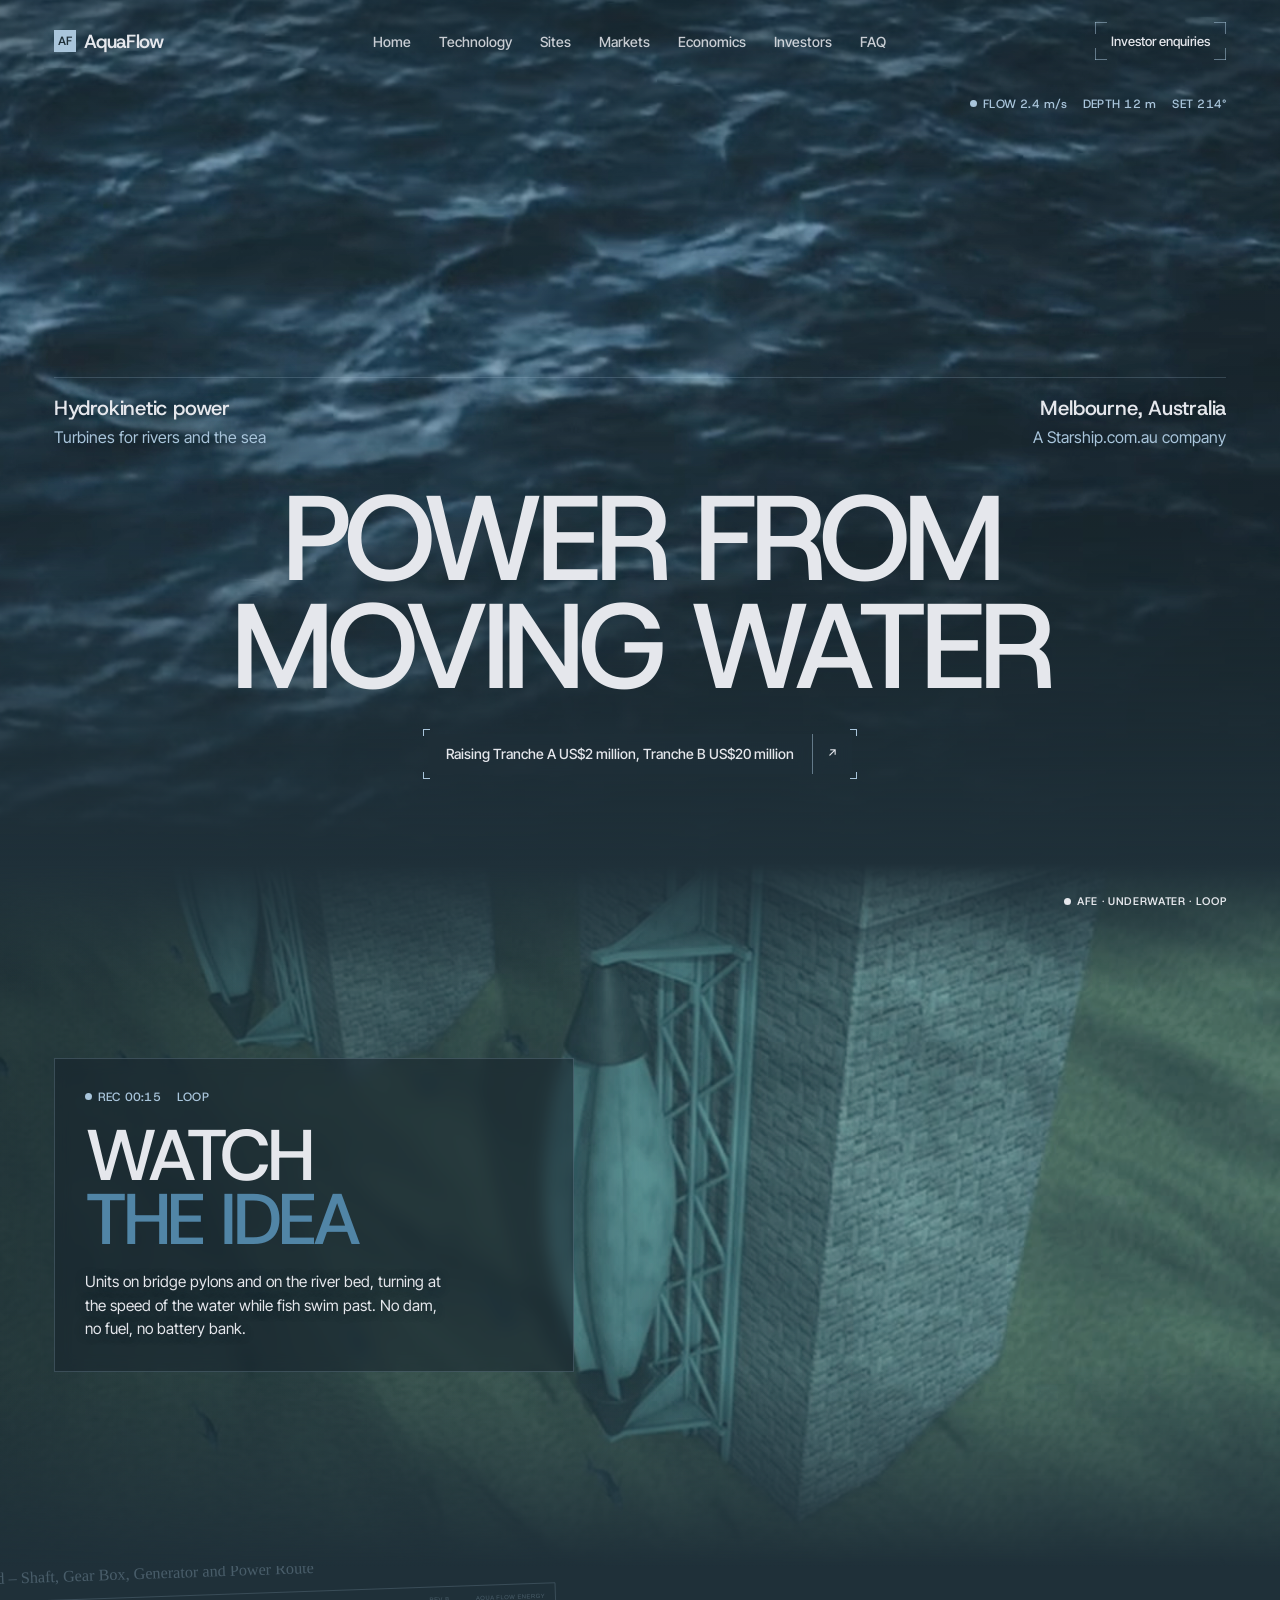
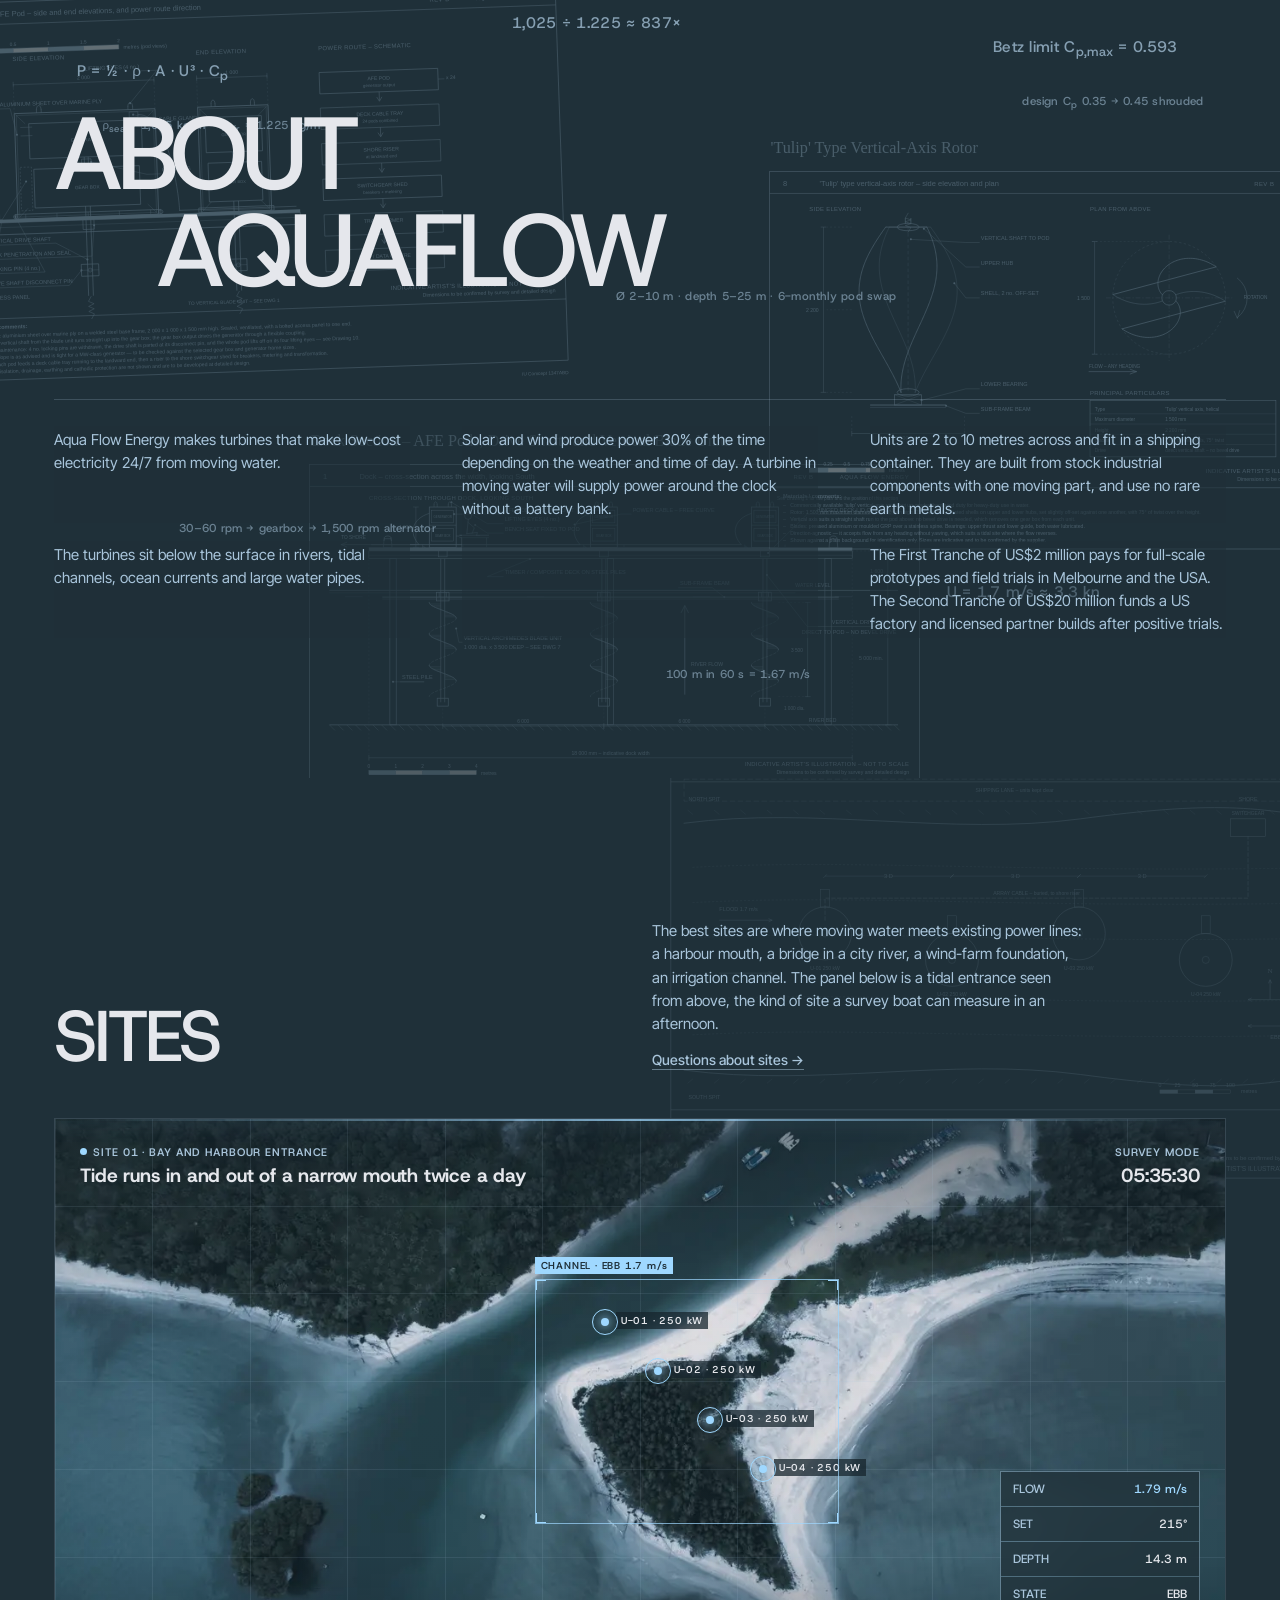
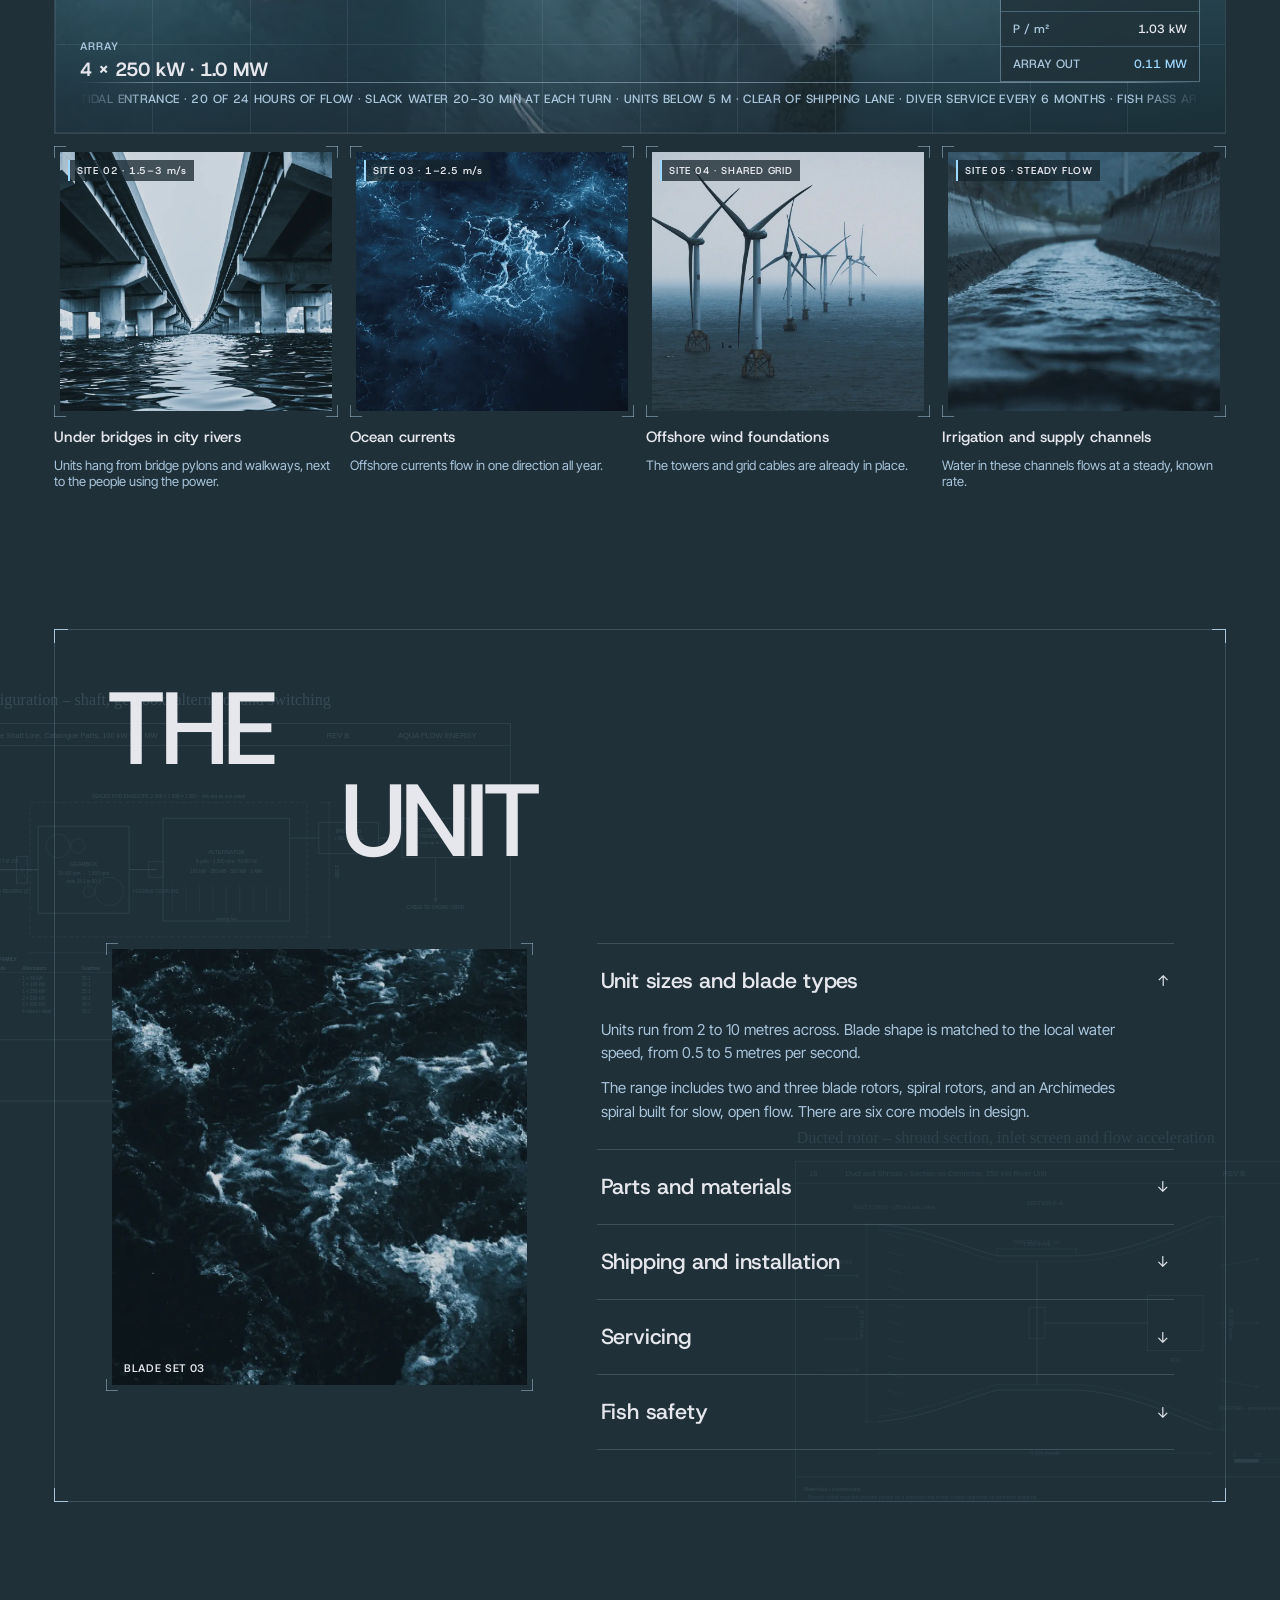
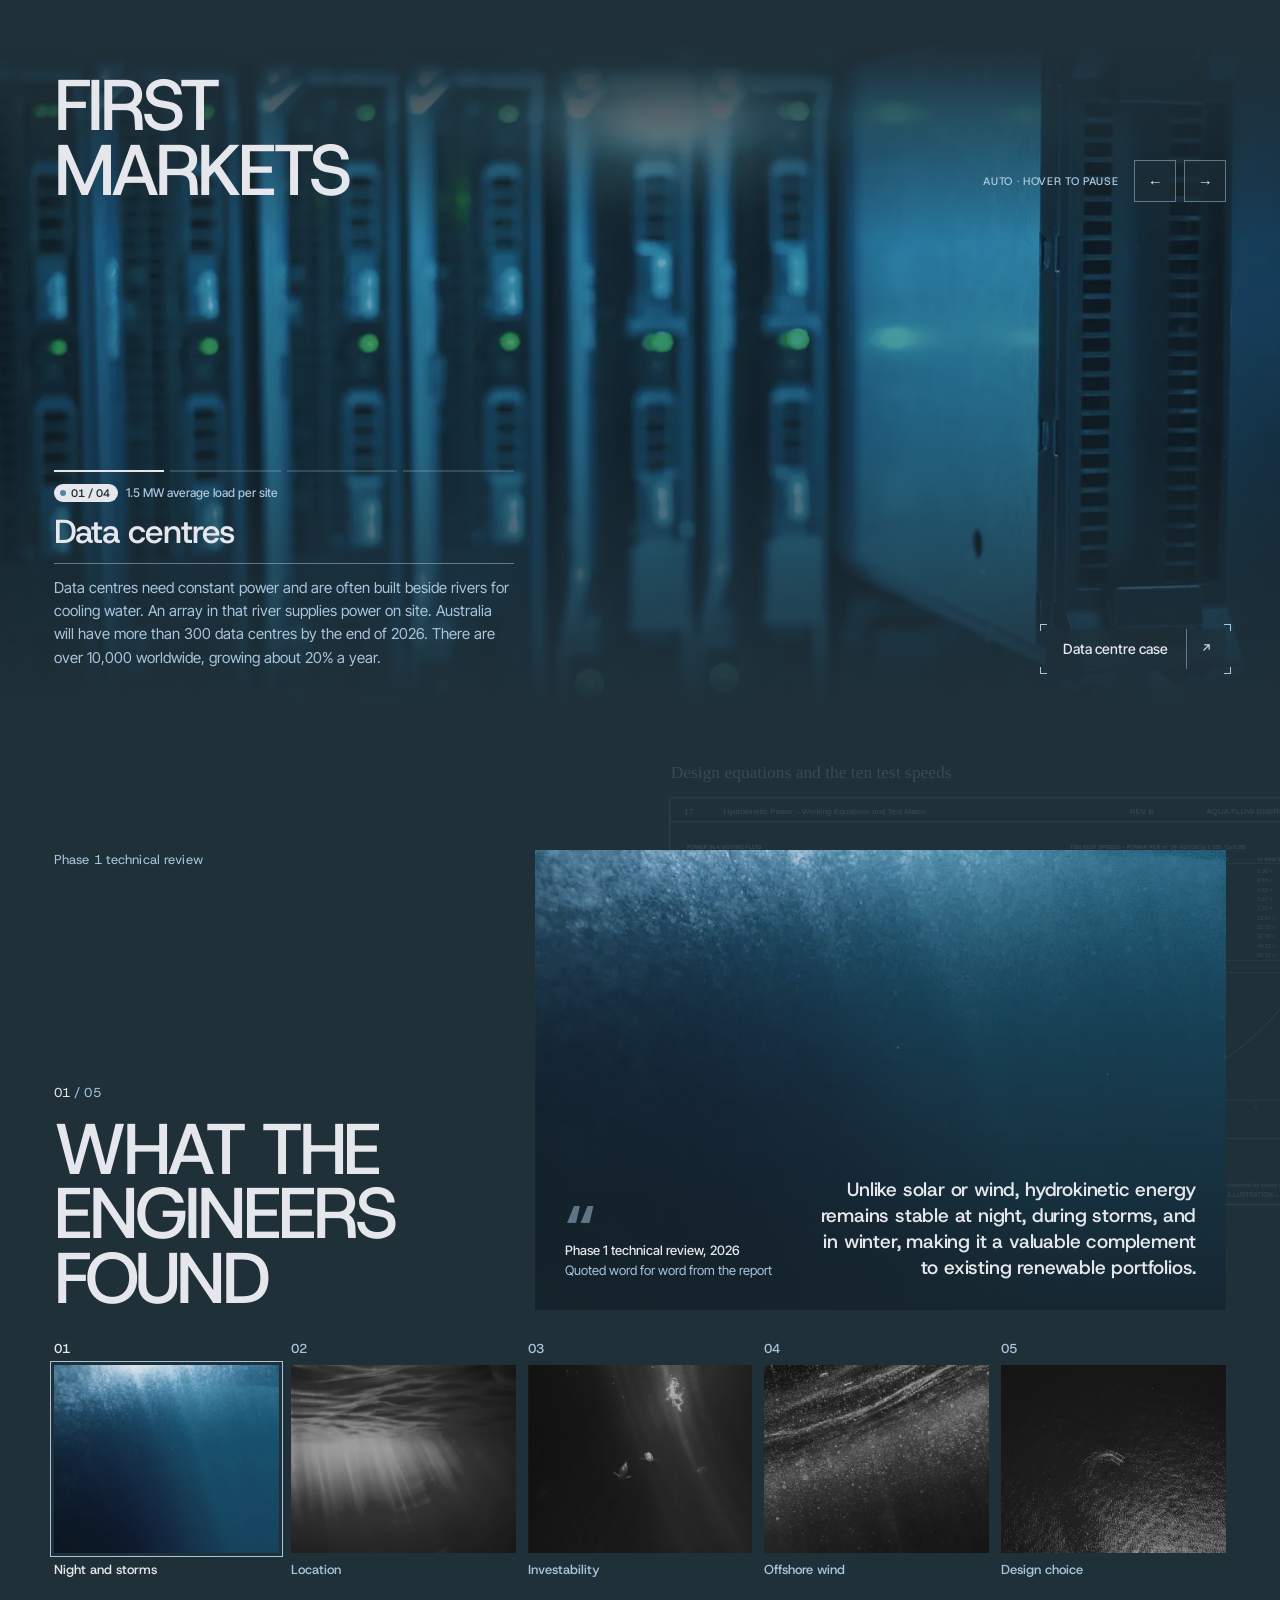
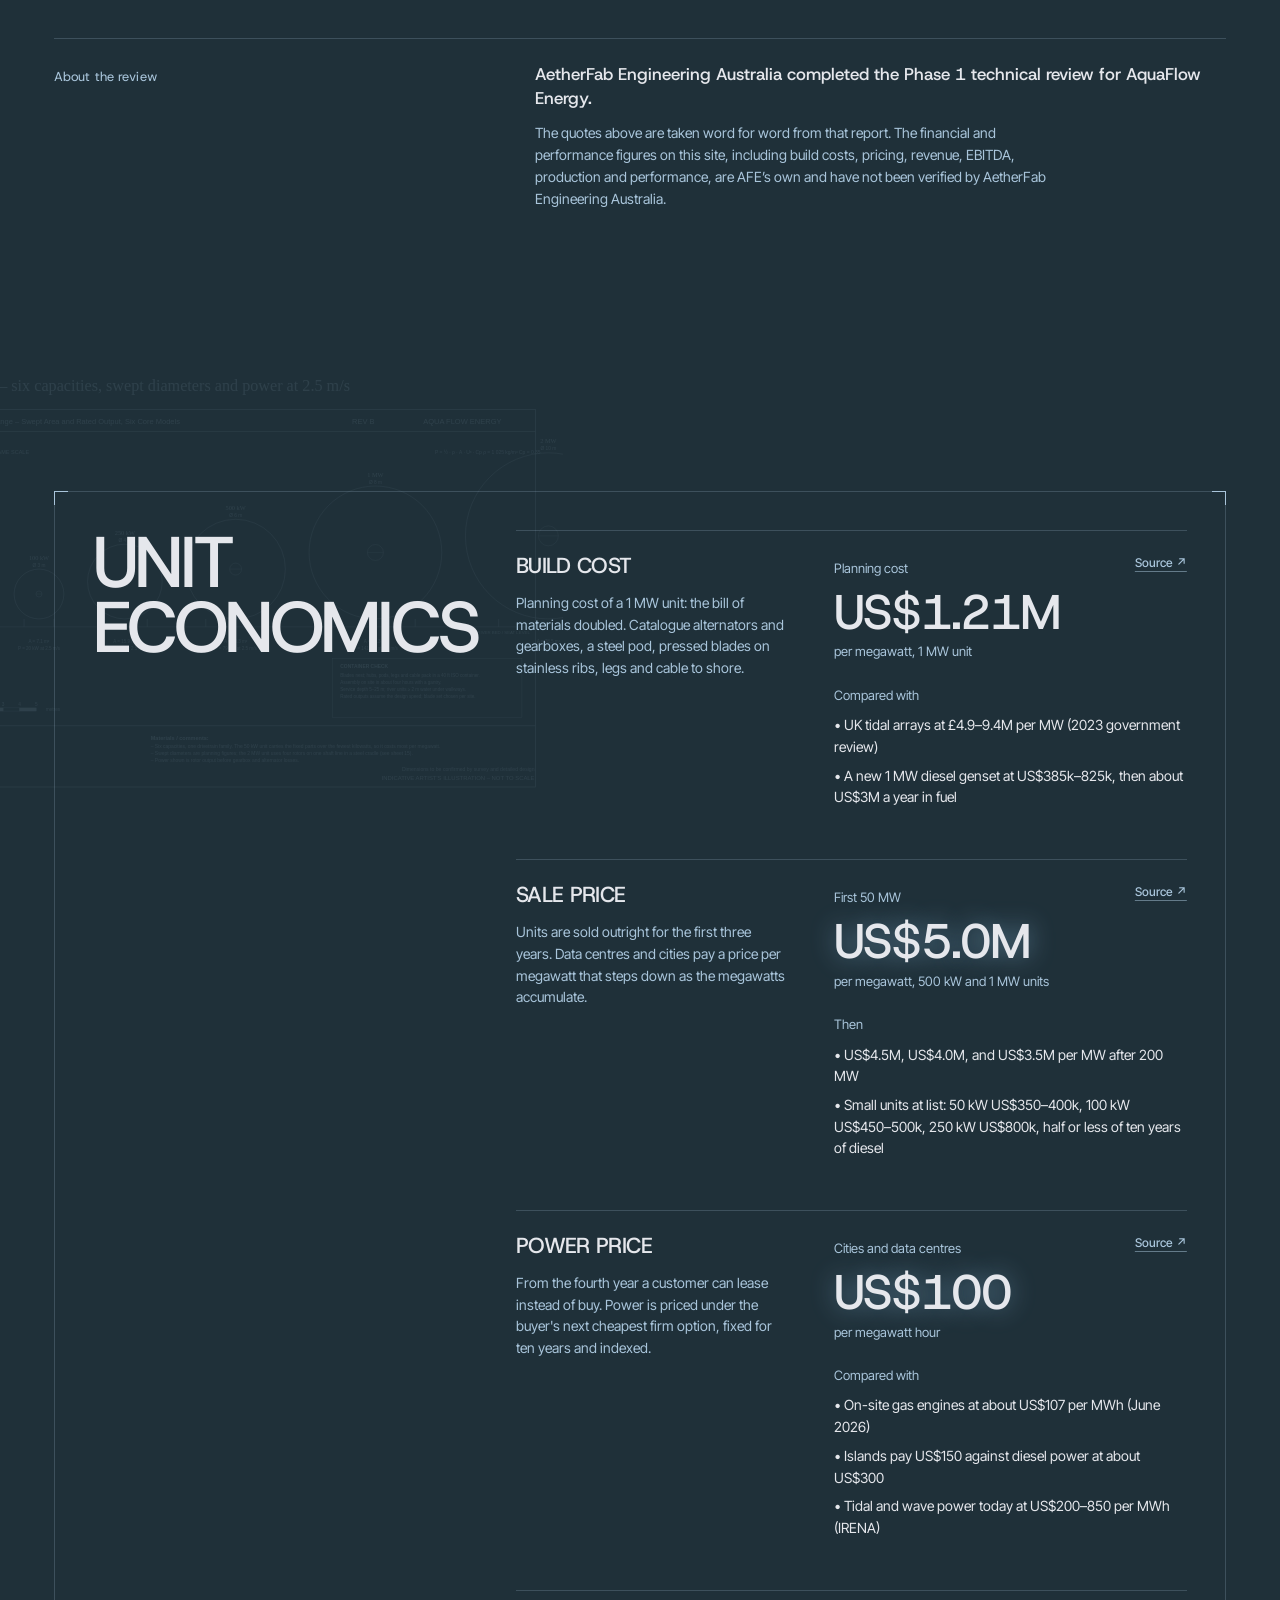
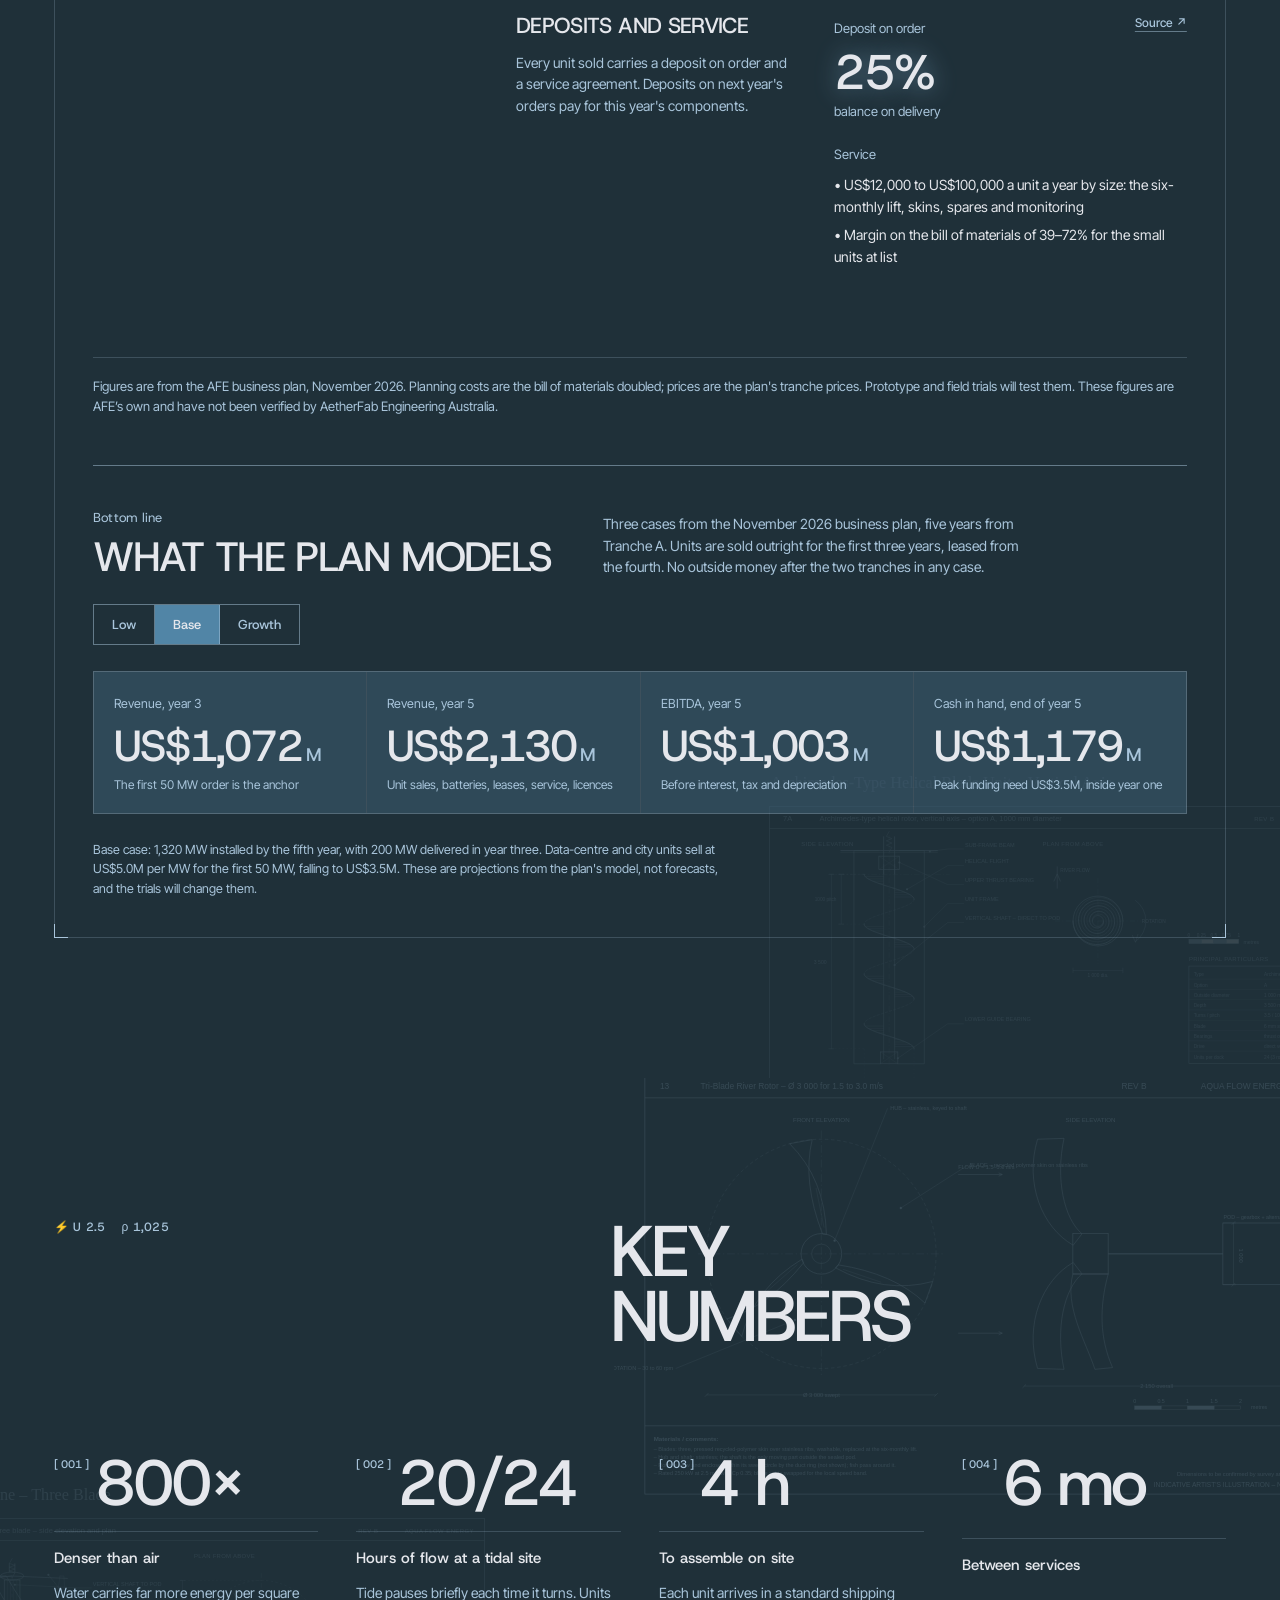
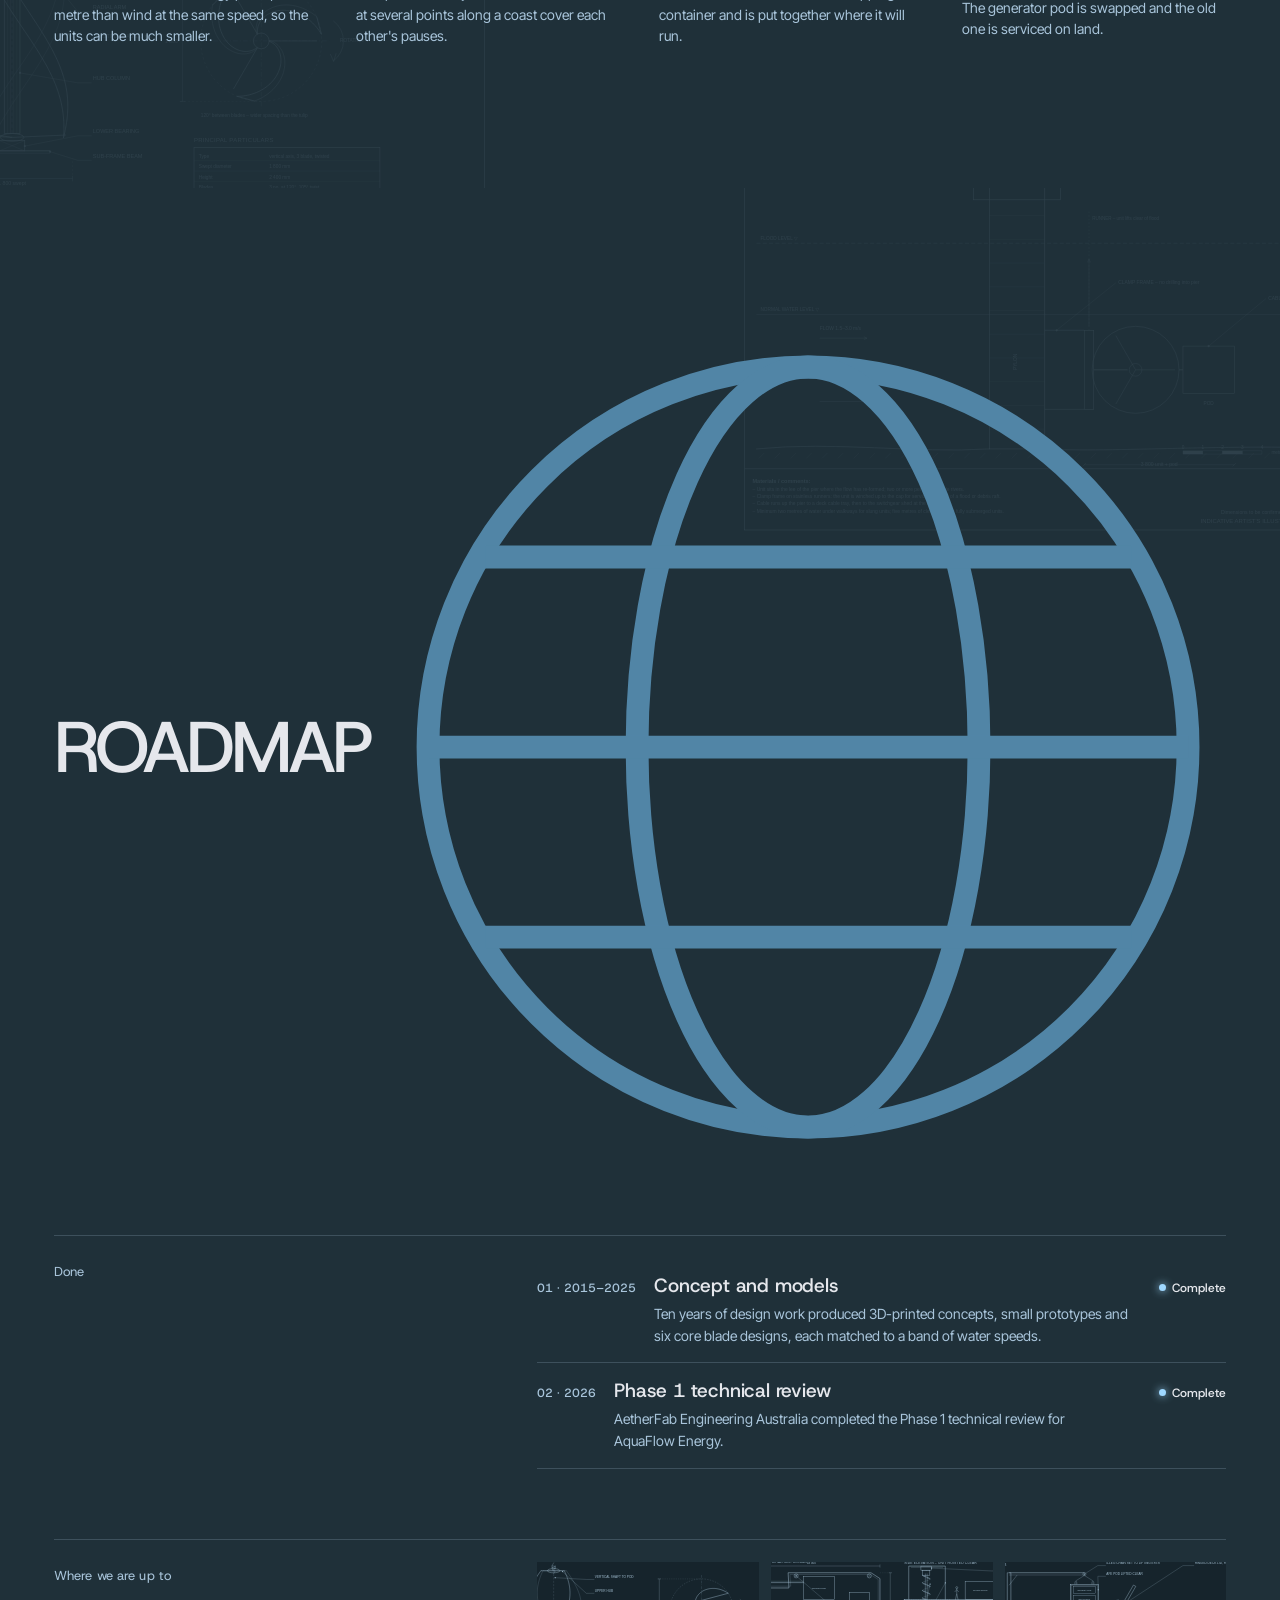
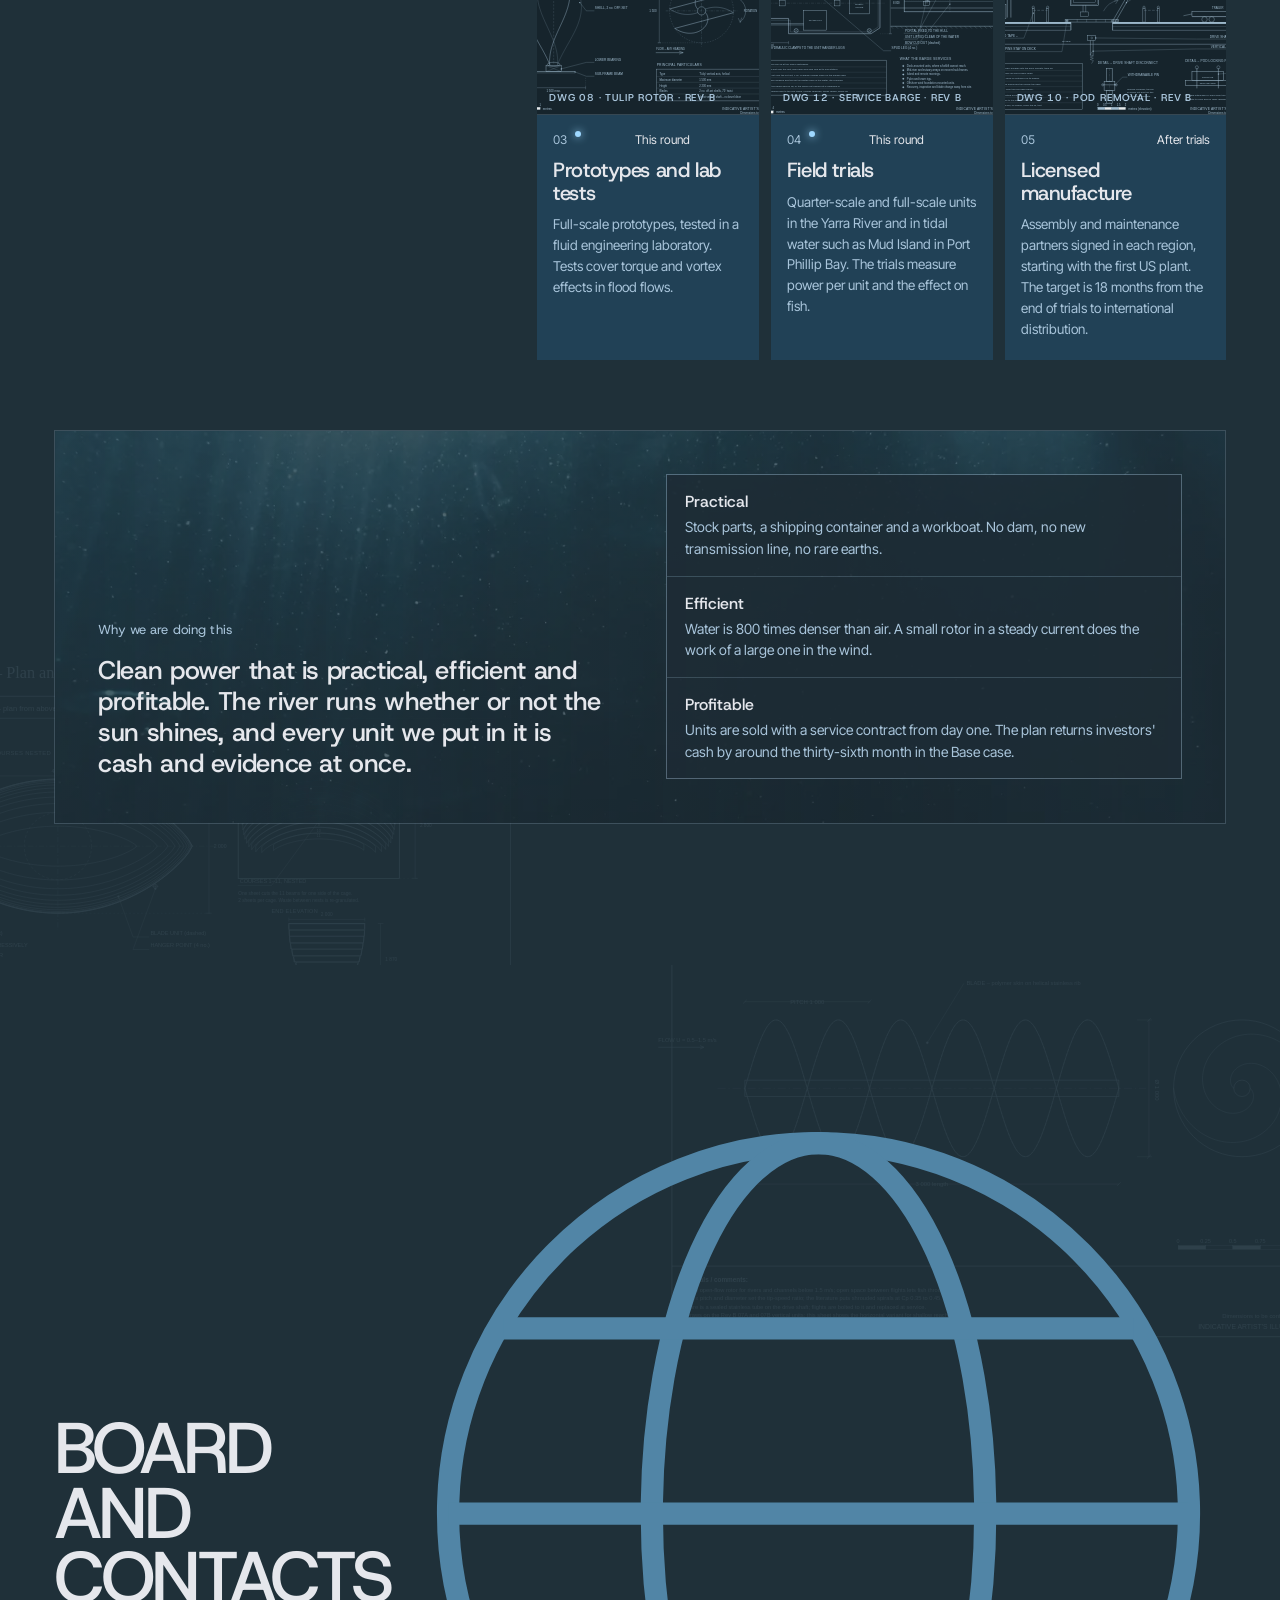
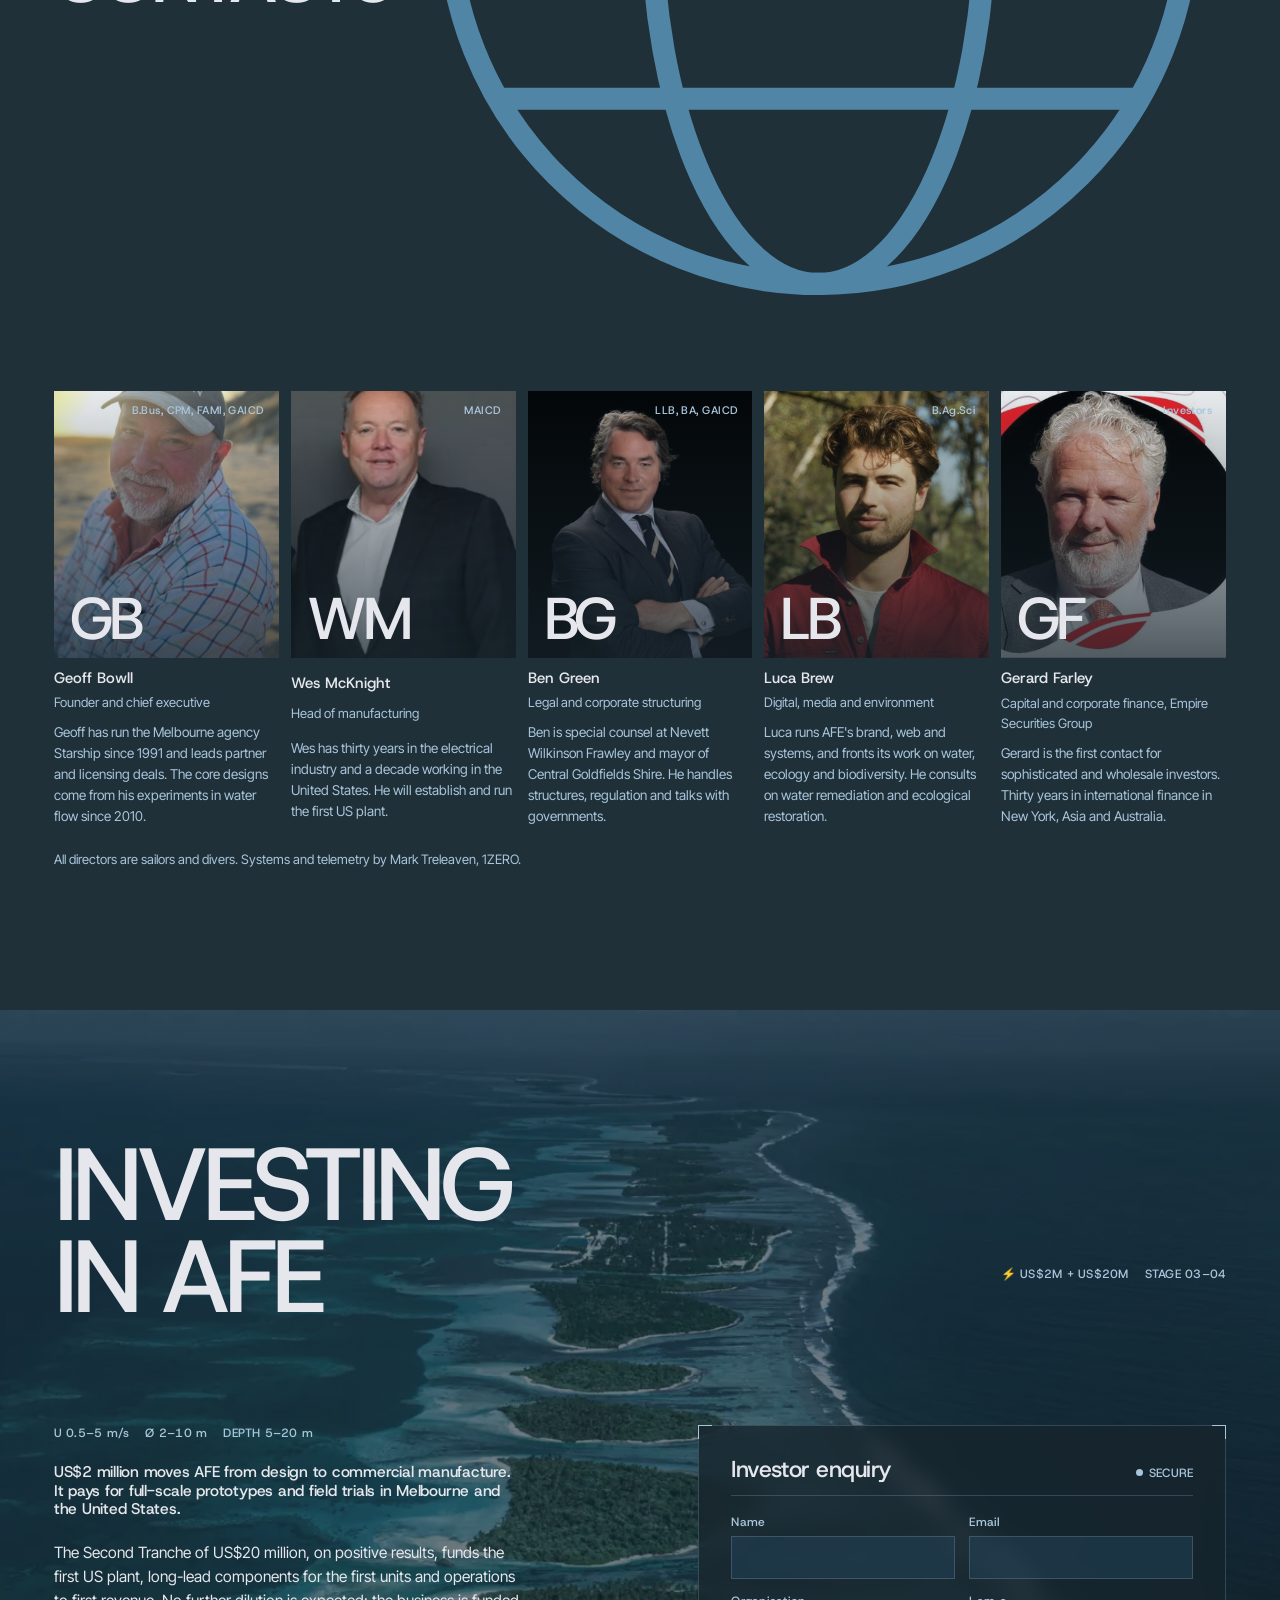
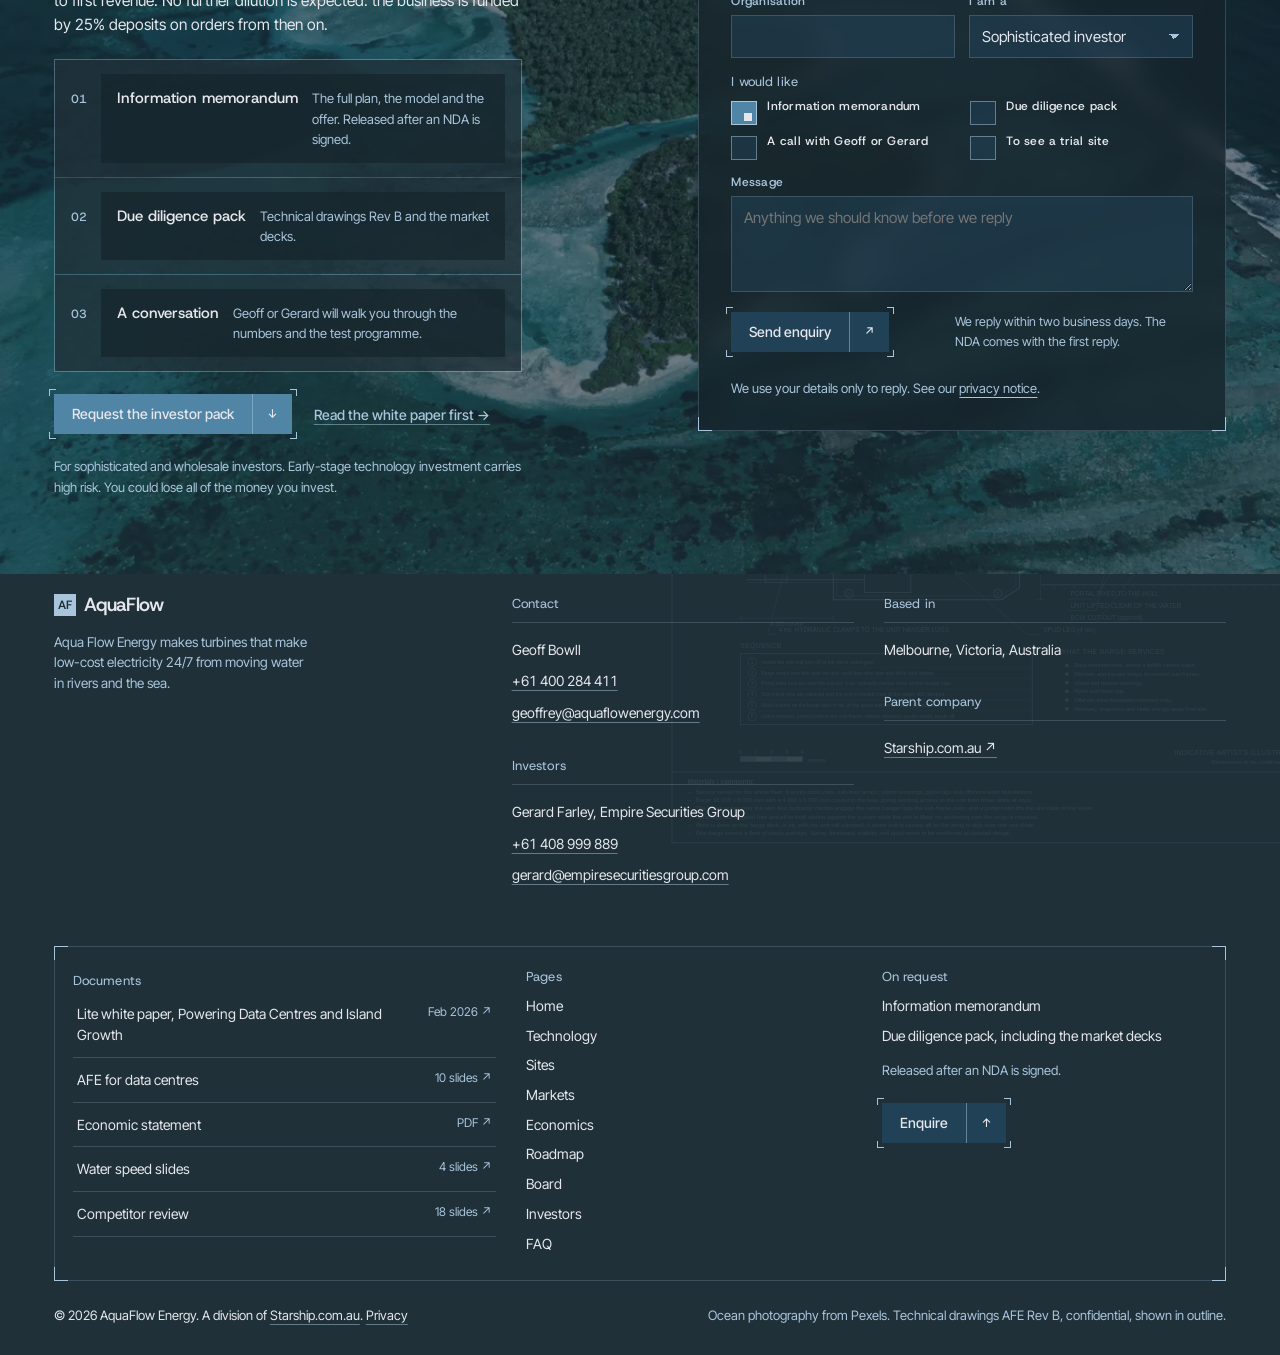
==== commit 3f30408c: "Remove University of Melbourne and AFEA attribution per AFEA request Use the approved Phase 1 review" ====
--- a/index.html
+++ b/index.html
@@ -300,18 +300,18 @@
         <article><p class="k">1.5 MW average load per site</p><h3>Data centres</h3><p>Data centres need constant power and are often built beside rivers for cooling water. An array in that river supplies power on site. Australia will have more than 300 data centres by the end of 2026. There are over 10,000 worldwide, growing about 20% a year.</p><a href="https://drive.google.com/file/d/1CDs-cvMfa9Jjuk8zbXGt4fNL6N9AmSeW/view">Data centre case</a></article>
         <article><p class="k">Diesel replacement</p><h3>Island communities</h3><p>Many islands run on imported diesel, and solar needs large batteries to cover the night. Units at several tidal points around an island cover each other’s slack water, so the array runs all day and night. Local crews with a workboat can service it.</p><a href="docs/AFE-Economic-Statement.pdf">Economic statement</a></article>
         <article><p class="k">Yarra and other city rivers</p><h3>Cities on rivers</h3><p>Most large cities sit on a river or a bay. Units hang below bridges and walkways close to the people using the power, which cuts the need for new transmission lines. Melbourne on the Yarra is the first target.</p><a href="docs/AFE-Lite-White-Paper.pdf">White paper</a></article>
-        <article><p class="k">Shared foundations and cables</p><h3>Offshore wind farms</h3><p>Wind farm foundations already stand in deep water with grid cables attached. Adding water turbines to them gives a wind farm steady output when the wind drops, at a lower cost than building a new site. The engineering review names this as a major opportunity.</p><a href="https://drive.google.com/file/d/1GKpNL0Gami11GO-cX-c5sIH9z0KI0K_T/view">Engineering review</a></article>
-      </div>
-    </div>
-  </section>
-
-  <!-- ============ FEASIBILITY REVIEW ============ -->
+        <article><p class="k">Shared foundations and cables</p><h3>Offshore wind farms</h3><p>Wind farm foundations already stand in deep water with grid cables attached. Adding water turbines to them gives a wind farm steady output when the wind drops, at a lower cost than building a new site. The Phase 1 technical review calls this “a significant commercial opportunity for AFE”.</p></article>
+      </div>
+    </div>
+  </section>
+
+  <!-- ============ PHASE 1 REVIEW ============ -->
   <section class="rep pad haspl" id="report">
     <div class="plans" aria-hidden="true"><img width="1684" height="1191" loading="lazy" decoding="async" class="dim d3" src="img/dwg/gen-equations.svg" alt="" style="right:-6%;top:2%;width:clamp(520px,56vw,960px)"></div>
     <div class="wrap">
       <div class="top">
         <div class="left">
-          <span class="label">Independent engineering review</span>
+          <span class="label">Phase 1 technical review</span>
           <div>
             <p class="label num" style="margin-bottom:14px"><span style="color:var(--foam)" id="rq-n">01</span> / 05</p>
             <h2 class="d3">What the<br>engineers<br>found</h2>
@@ -321,7 +321,7 @@
           <div class="q">
             <div>
               <div class="mark" aria-hidden="true">“</div>
-              <p class="who"><b>Hydrokinetic feasibility review, 2026</b>AetherFab Engineering Australia with the University of Melbourne</p>
+              <p class="who"><b>Phase 1 technical review, 2026</b>Quoted word for word from the report</p>
             </div>
             <blockquote id="rq-q">Unlike solar or wind, hydrokinetic energy remains stable at night, during storms, and in winter, making it a valuable complement to existing renewable portfolios.</blockquote>
           </div>
@@ -338,13 +338,11 @@
 
       <div class="signoff">
         <div class="intro">
-          <span class="label">Reviewed and signed off by</span>
-          <p>The review was commissioned by AFE and written by AetherFab’s engineers, working from the University of Melbourne. Every figure on this site that comes from it is marked as such.</p>
-        </div>
-        <div class="logos three">
-          <div class="lg"><div class="box" id="lg-afea"><img loading="lazy" decoding="async" src="img/logos/aetherfab.png" alt="AetherFab Engineering Australia"></div><b>AetherFab Engineering Australia</b><small>AFEA Pty Ltd, Parkville. Design and fluid dynamics. Authors of the review.</small></div>
-          <div class="lg"><div class="box" id="lg-uom"><img loading="lazy" decoding="async" src="img/logos/university-of-melbourne.svg" alt="University of Melbourne arms"></div><b>University of Melbourne</b><small>Department of Mechanical Engineering. Fluid laboratory for the prototype tests.</small></div>
-          <div class="lg"><div class="box face" role="img" aria-label="Portrait of Dr Wagih Abu Rowin" style="background-image:url(team/wagih-abu-rowin.jpg)"></div><b>Dr Wagih Abu Rowin</b><small>Head of design and fluid dynamics. PhD mechanical engineering, Alberta.</small></div>
+          <span class="label">About the review</span>
+        </div>
+        <div class="stmt">
+          <p>AetherFab Engineering Australia completed the Phase 1 technical review for AquaFlow Energy.</p>
+          <p>The quotes above are taken word for word from that report. The financial and performance figures on this site, including build costs, pricing, revenue, EBITDA, production and performance, are AFE’s own and have not been verified by AetherFab Engineering Australia.</p>
         </div>
       </div>
     </div>
@@ -366,7 +364,7 @@
           <div class="erow"><div><h3>Deposits and service</h3><p class="d">Every unit sold carries a deposit on order and a service agreement. Deposits on next year's orders pay for this year's components.</p></div>
             <div class="v"><span class="tag">Deposit on order</span><div class="big num" data-count="25" data-suffix="%">25%</div><div class="unit">balance on delivery</div><span class="tag">Service</span><ul><li>US$12,000 to US$100,000 a unit a year by size: the six-monthly lift, skins, spares and monitoring</li><li>Margin on the bill of materials of 39–72% for the small units at list</li></ul><a class="src" href="docs/AFE-Economic-Statement.pdf" target="_blank" rel="noopener">Source ↗</a></div></div>
         </div>
-        <p class="note">Figures are from the AFE business plan, November 2026. Planning costs are the bill of materials doubled; prices are the plan's tranche prices. Prototype and field trials will test them.</p>
+        <p class="note">Figures are from the AFE business plan, November 2026. Planning costs are the bill of materials doubled; prices are the plan's tranche prices. Prototype and field trials will test them. These figures are AFE’s own and have not been verified by AetherFab Engineering Australia.</p>
 
         <div class="bottom" id="bottomline">
           <div class="bl-head">
@@ -419,14 +417,14 @@
         <span class="label">Done</span>
         <div class="log">
           <div class="it"><span class="n num">01 · 2015–2025</span><div><h3>Concept and models</h3><p>Ten years of design work produced 3D-printed concepts, small prototypes and six core blade designs, each matched to a band of water speeds.</p></div><span class="st">Complete</span></div>
-          <div class="it"><span class="n num">02 · 2026</span><div><h3>Independent feasibility review</h3><p>AetherFab Engineering Australia, with the University of Melbourne, reviewed the field. The review recommends spiral and ducted turbines, and mounting units on offshore wind foundations.</p></div><span class="st">Complete</span></div>
+          <div class="it"><span class="n num">02 · 2026</span><div><h3>Phase 1 technical review</h3><p>AetherFab Engineering Australia completed the Phase 1 technical review for AquaFlow Energy.</p></div><span class="st">Complete</span></div>
         </div>
       </div>
 
       <div class="sub">
         <span class="label">Where we are up to</span>
         <div class="now">
-          <div class="stage"><div class="draw"><img width="1684" height="1191" loading="lazy" decoding="async" src="img/dwg/tulip.svg" alt="Tulip rotor drawing, Rev B"><span class="cap">DWG 08 · TULIP ROTOR · REV B</span></div><div class="body"><div class="t"><span class="num">03</span><span class="st now">This round</span></div><h3>Prototypes and lab tests</h3><p>Full-scale prototypes, tested with AetherFab at the University of Melbourne fluid engineering facilities. Tests cover torque and vortex effects in flood flows.</p></div></div>
+          <div class="stage"><div class="draw"><img width="1684" height="1191" loading="lazy" decoding="async" src="img/dwg/tulip.svg" alt="Tulip rotor drawing, Rev B"><span class="cap">DWG 08 · TULIP ROTOR · REV B</span></div><div class="body"><div class="t"><span class="num">03</span><span class="st now">This round</span></div><h3>Prototypes and lab tests</h3><p>Full-scale prototypes, tested in a fluid engineering laboratory. Tests cover torque and vortex effects in flood flows.</p></div></div>
           <div class="stage"><div class="draw"><img width="1684" height="1191" loading="lazy" decoding="async" src="img/dwg/barge.svg" alt="Service barge drawing, Rev B"><span class="cap">DWG 12 · SERVICE BARGE · REV B</span></div><div class="body"><div class="t"><span class="num">04</span><span class="st now">This round</span></div><h3>Field trials</h3><p>Quarter-scale and full-scale units in the Yarra River and in tidal water such as Mud Island in Port Phillip Bay. The trials measure power per unit and the effect on fish.</p></div></div>
           <div class="stage"><div class="draw"><img width="1684" height="1191" loading="lazy" decoding="async" src="img/dwg/pod-removal.svg" alt="Pod removal by forklift drawing, Rev B"><span class="cap">DWG 10 · POD REMOVAL · REV B</span></div><div class="body"><div class="t"><span class="num">05</span><span class="st">After trials</span></div><h3>Licensed manufacture</h3><p>Assembly and maintenance partners signed in each region, starting with the first US plant. The target is 18 months from the end of trials to international distribution.</p></div></div>
         </div>
@@ -460,7 +458,7 @@
         <div class="person"><div class="ph" style="background-image:url(team/luca-brew.jpg);background-position:center 20%"><em>B.Ag.Sci</em><span>LB</span></div><b>Luca Brew</b><small>Digital, media and environment</small><p>Luca runs AFE's brand, web and systems, and fronts its work on water, ecology and biodiversity. He consults on water remediation and ecological restoration.</p></div>
         <div class="person"><div class="ph" style="background-image:url(team/gerard-farley.jpg);background-position:center 15%"><em>Investors</em><span>GF</span></div><b>Gerard Farley</b><small>Capital and corporate finance, Empire Securities Group</small><p>Gerard is the first contact for sophisticated and wholesale investors. Thirty years in international finance in New York, Asia and Australia.</p></div>
       </div>
-      <p class="small" style="margin-top:22px">All directors are sailors and divers. Design and fluid dynamics are led by Dr Wagih Abu Rowin through AetherFab Engineering Australia. Systems and telemetry by Mark Treleaven, 1ZERO.</p>
+      <p class="small" style="margin-top:22px">All directors are sailors and divers. Systems and telemetry by Mark Treleaven, 1ZERO.</p>
     </div>
   </section>
 
@@ -477,7 +475,7 @@
           <p>The Second Tranche of US$20 million, on positive results, funds the first US plant, long-lead components for the first units and operations to first revenue. No further dilution is expected: the business is funded by 25% deposits on orders from then on.</p>
           <div class="gets">
             <div><i>01</i><div><b>Information memorandum</b><small>The full plan, the model and the offer. Released after an NDA is signed.</small></div></div>
-            <div><i>02</i><div><b>Due diligence pack</b><small>Technical drawings Rev B, the engineering review and the market decks.</small></div></div>
+            <div><i>02</i><div><b>Due diligence pack</b><small>Technical drawings Rev B and the market decks.</small></div></div>
             <div><i>03</i><div><b>A conversation</b><small>Geoff or Gerard will walk you through the numbers and the test programme.</small></div></div>
           </div>
           <div class="ctas"><a class="btn solid" href="#enquire"><span>Request the investor pack</span><i>↓</i></a><a class="tlink" href="docs/AFE-Lite-White-Paper.pdf" target="_blank" rel="noopener">Read the white paper first</a></div>
@@ -531,7 +529,6 @@
       <div><span class="label">Documents</span>
         <div class="docs">
           <a href="docs/AFE-Lite-White-Paper.pdf" target="_blank" rel="noopener">Lite white paper, Powering Data Centres and Island Growth <small>Feb 2026 ↗</small></a>
-          <a href="https://drive.google.com/file/d/1GKpNL0Gami11GO-cX-c5sIH9z0KI0K_T/view" target="_blank" rel="noopener">Hydrokinetic feasibility review, AetherFab <small>52 pp ↗</small></a>
           <a href="https://drive.google.com/file/d/1CDs-cvMfa9Jjuk8zbXGt4fNL6N9AmSeW/view" target="_blank" rel="noopener">AFE for data centres <small>10 slides ↗</small></a>
           <a href="docs/AFE-Economic-Statement.pdf" target="_blank" rel="noopener">Economic statement <small>PDF ↗</small></a>
           <a href="https://drive.google.com/file/d/1JCTpLkhP6UD8jZ7V4qbgNPjWj_ngsQKd/view" target="_blank" rel="noopener">Water speed slides <small>4 slides ↗</small></a>
@@ -545,6 +542,6 @@
   </div>
 </footer>
 
-<script src="main.js"></script>
+<script src="main.js?v=20261113"></script>
 </body>
 </html>
--- a/styles.css
+++ b/styles.css
@@ -246,17 +246,10 @@
 .rep .tabs button:focus-visible div{outline:1px solid var(--foam);outline-offset:3px}
 .signoff{margin-top:clamp(40px,5vw,60px);border-top:1px solid var(--line);padding-top:24px;display:grid;grid-template-columns:.8fr 1.2fr;gap:20px;align-items:start}
 .signoff .intro p{color:var(--mist);font-size:14px;max-width:40ch;margin-top:8px}
-.signoff .logos{display:grid;grid-template-columns:repeat(4,minmax(0,1fr));gap:12px}
-.signoff .lg{display:grid;gap:8px;align-content:start}
-.signoff .lg .box{height:124px;display:grid;place-items:center;text-align:center;padding:12px;background:rgba(33,65,86,.5);font:500 13px/1.2 var(--display);color:var(--mist)}
-.signoff .logos.three{grid-template-columns:repeat(3,minmax(0,1fr))}
-.signoff .lg .box img{max-height:84px;max-width:80%;width:auto;object-fit:contain}
-.signoff .lg .box.face{background:center 20%/cover;padding:0}
-#lg-afea img{max-height:96px}
-#lg-uom img{max-height:84px}
-.signoff .lg b{font:500 14px var(--display)}
-.signoff .lg small{color:var(--mist);font-size:12.5px}
-@media (max-width:860px){.rep .top,.signoff{grid-template-columns:1fr}.rep blockquote{text-align:left;justify-self:start}.rep .q{grid-template-columns:1fr}.signoff .logos,.signoff .logos.three{grid-template-columns:1fr 1fr}}
+.signoff .stmt{display:grid;gap:12px}
+.signoff .stmt p{color:var(--mist);font-size:14px;max-width:64ch}
+.signoff .stmt p:first-child{color:var(--foam);font:500 17px/1.4 var(--display)}
+@media (max-width:860px){.rep .top,.signoff{grid-template-columns:1fr}.rep blockquote{text-align:left;justify-self:start}.rep .q{grid-template-columns:1fr}}
 
 /* economics */
 .eco .framebox{display:grid;grid-template-columns:auto 1fr;gap:clamp(20px,3vw,40px);padding:clamp(24px,3vw,40px)}
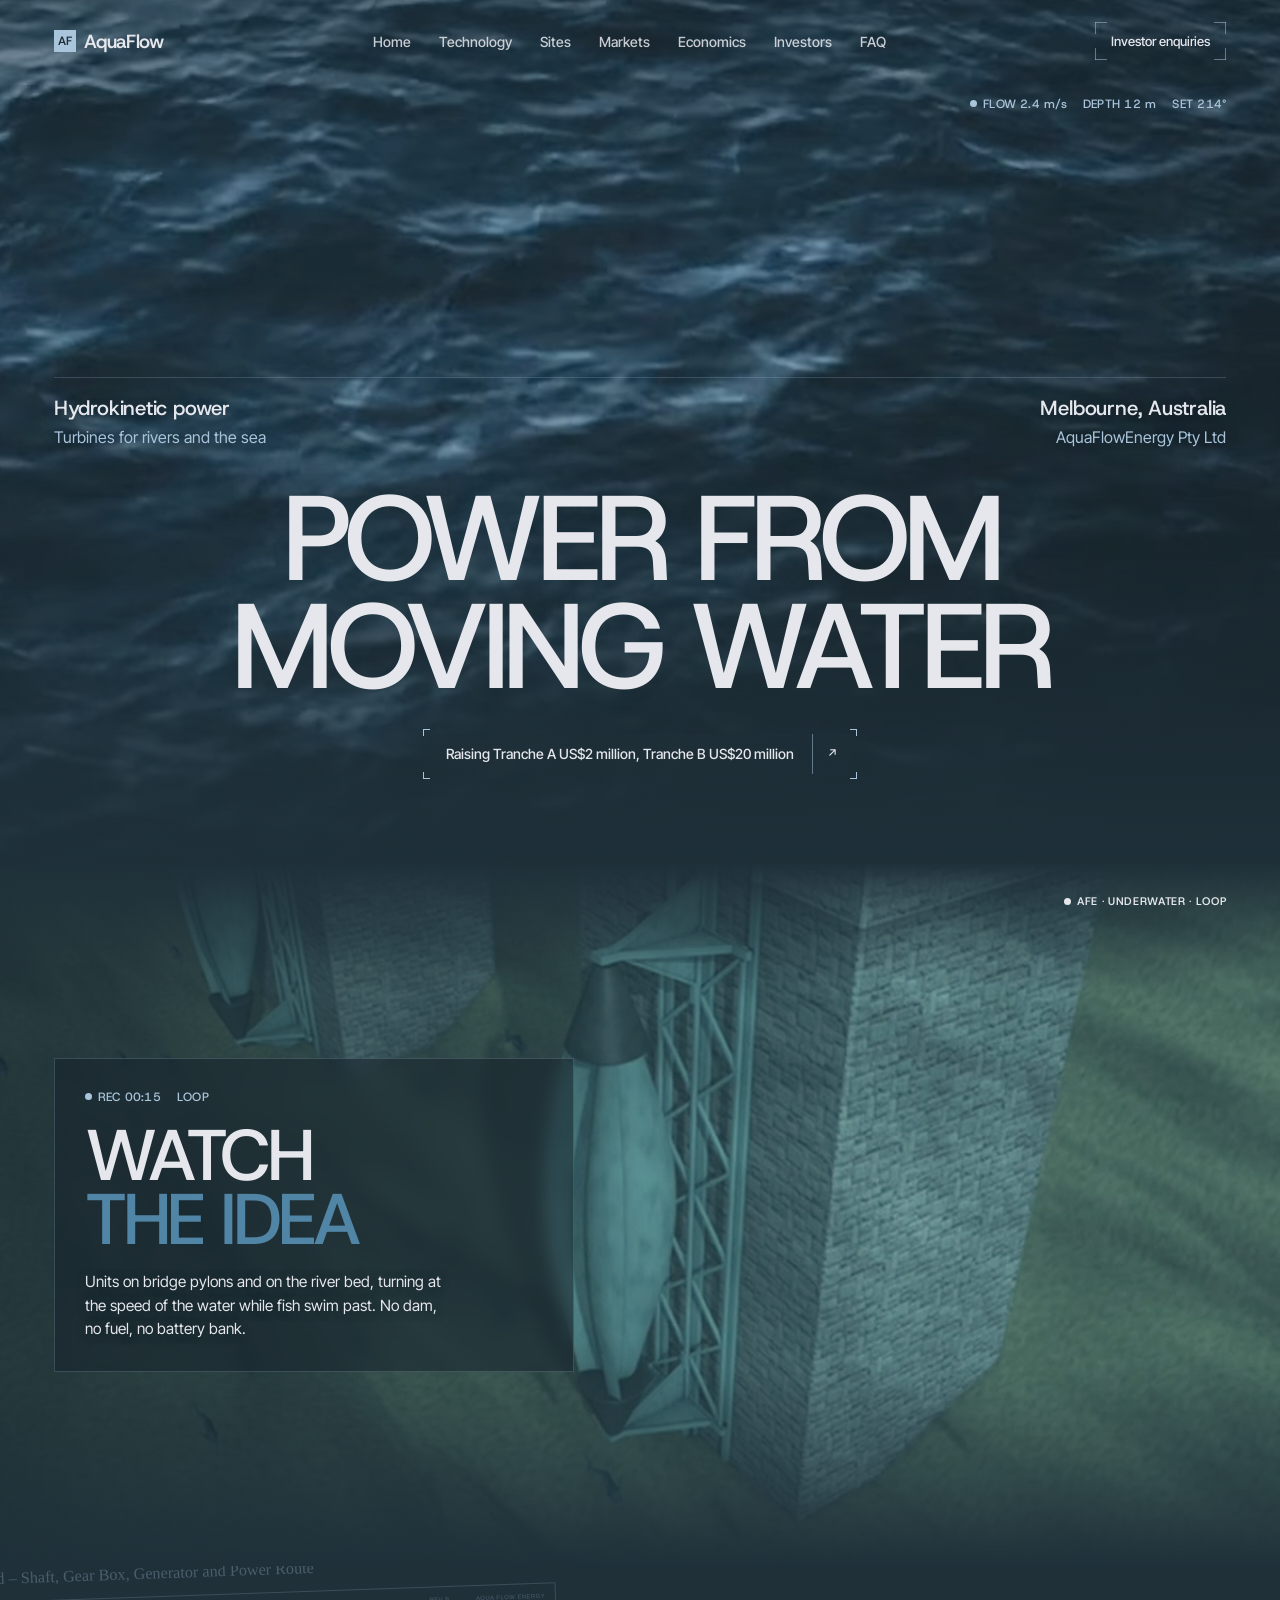
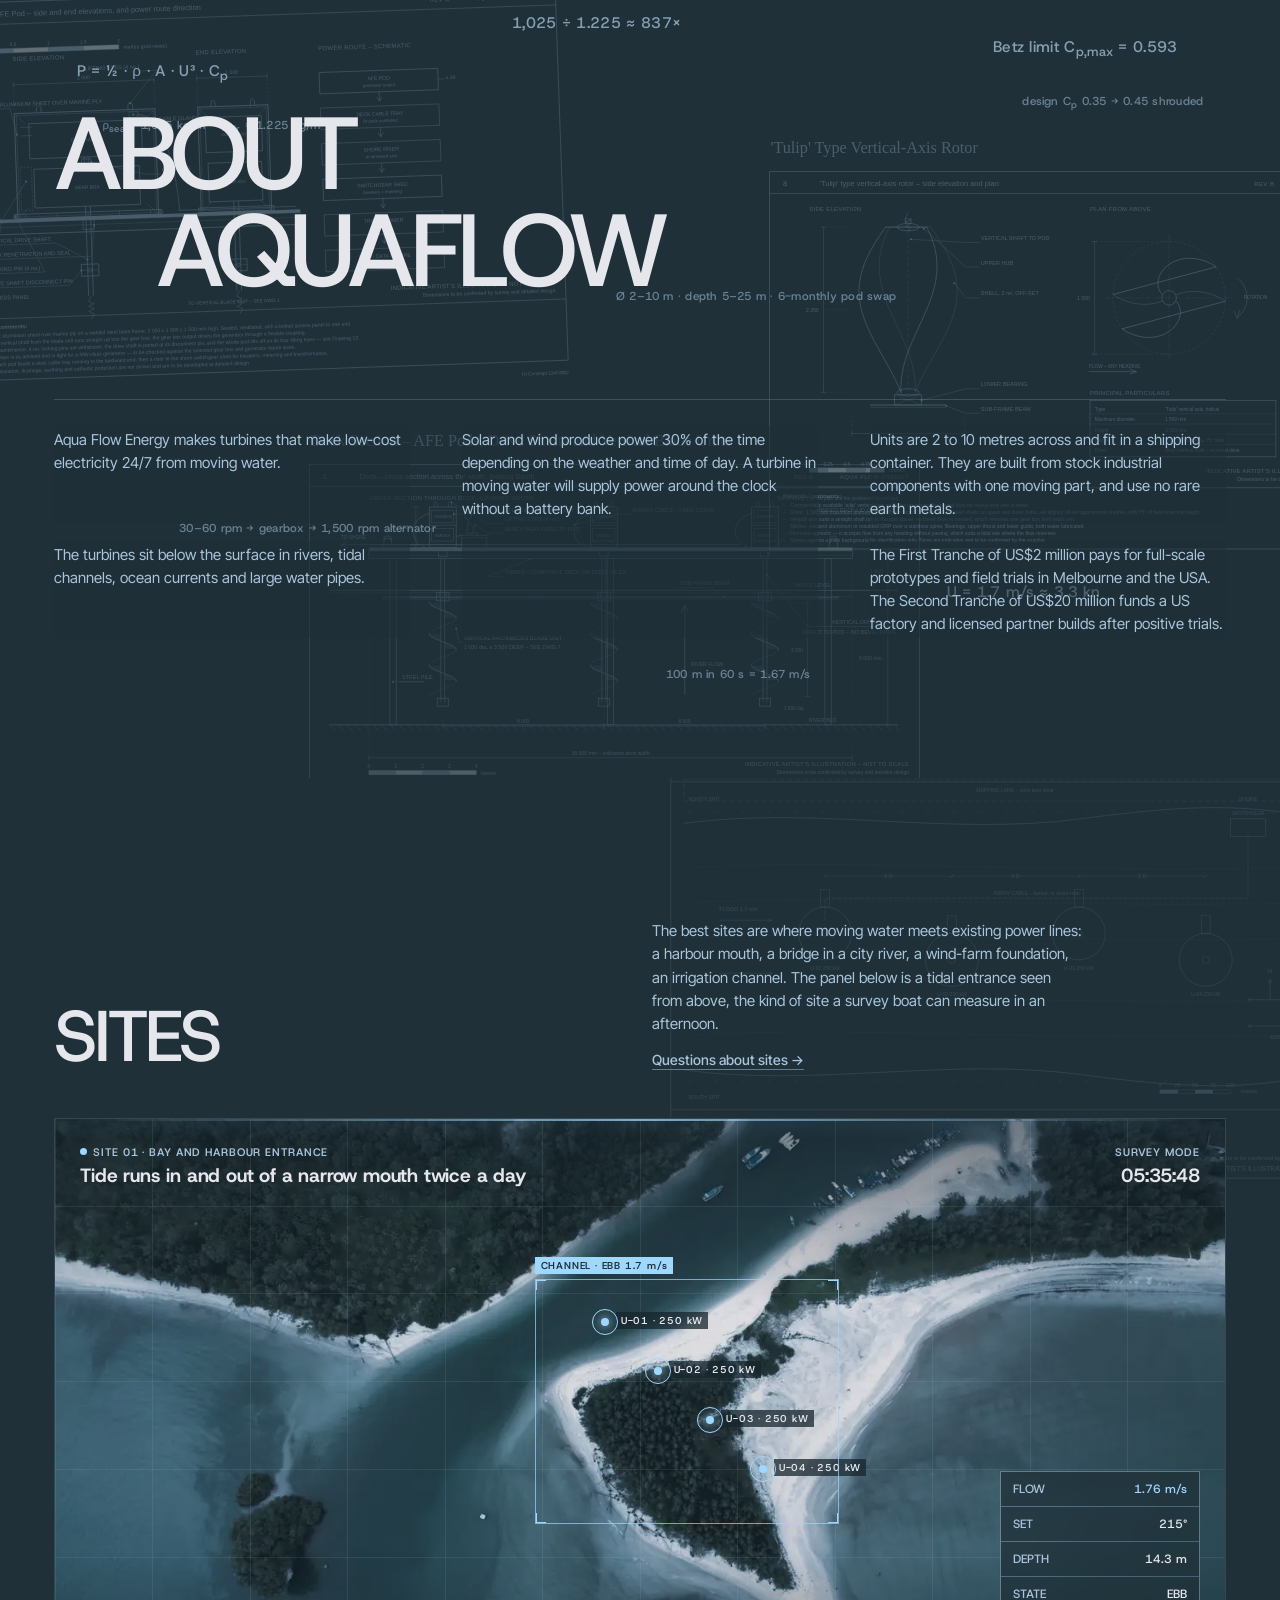
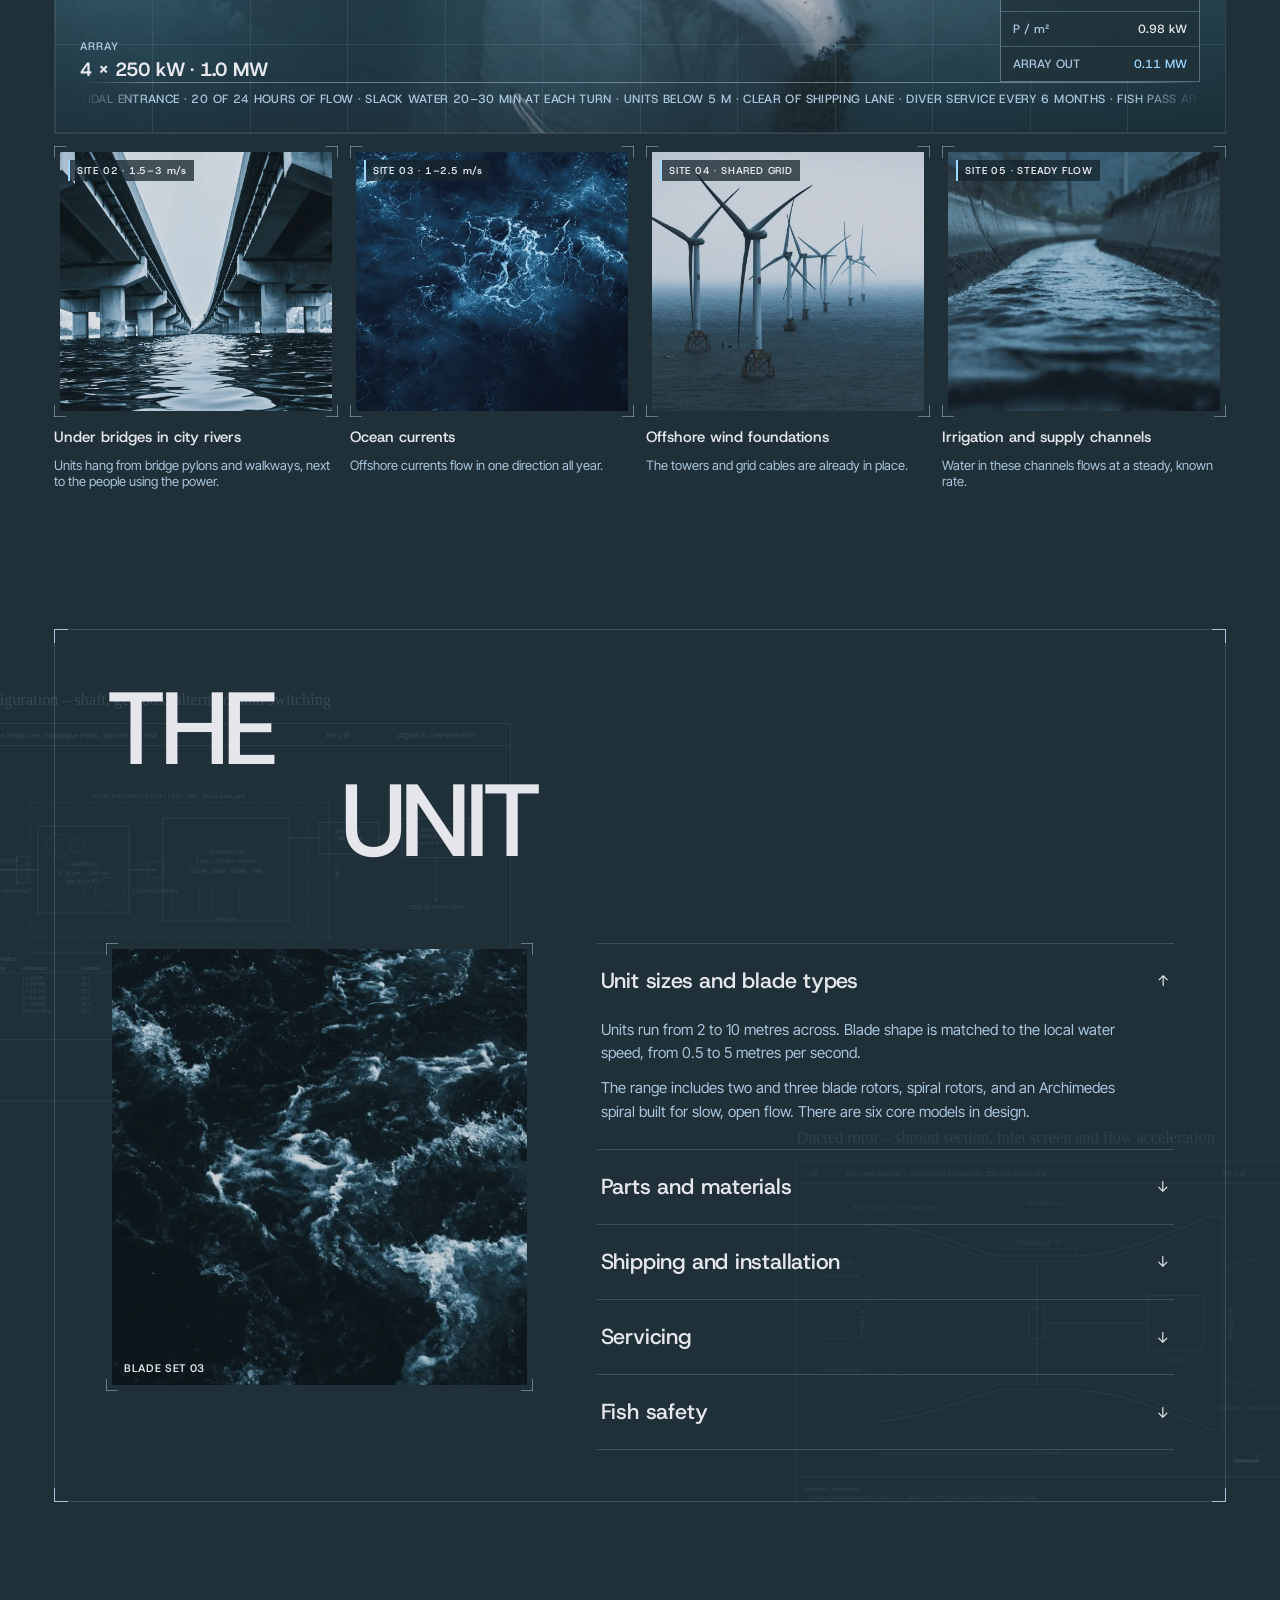
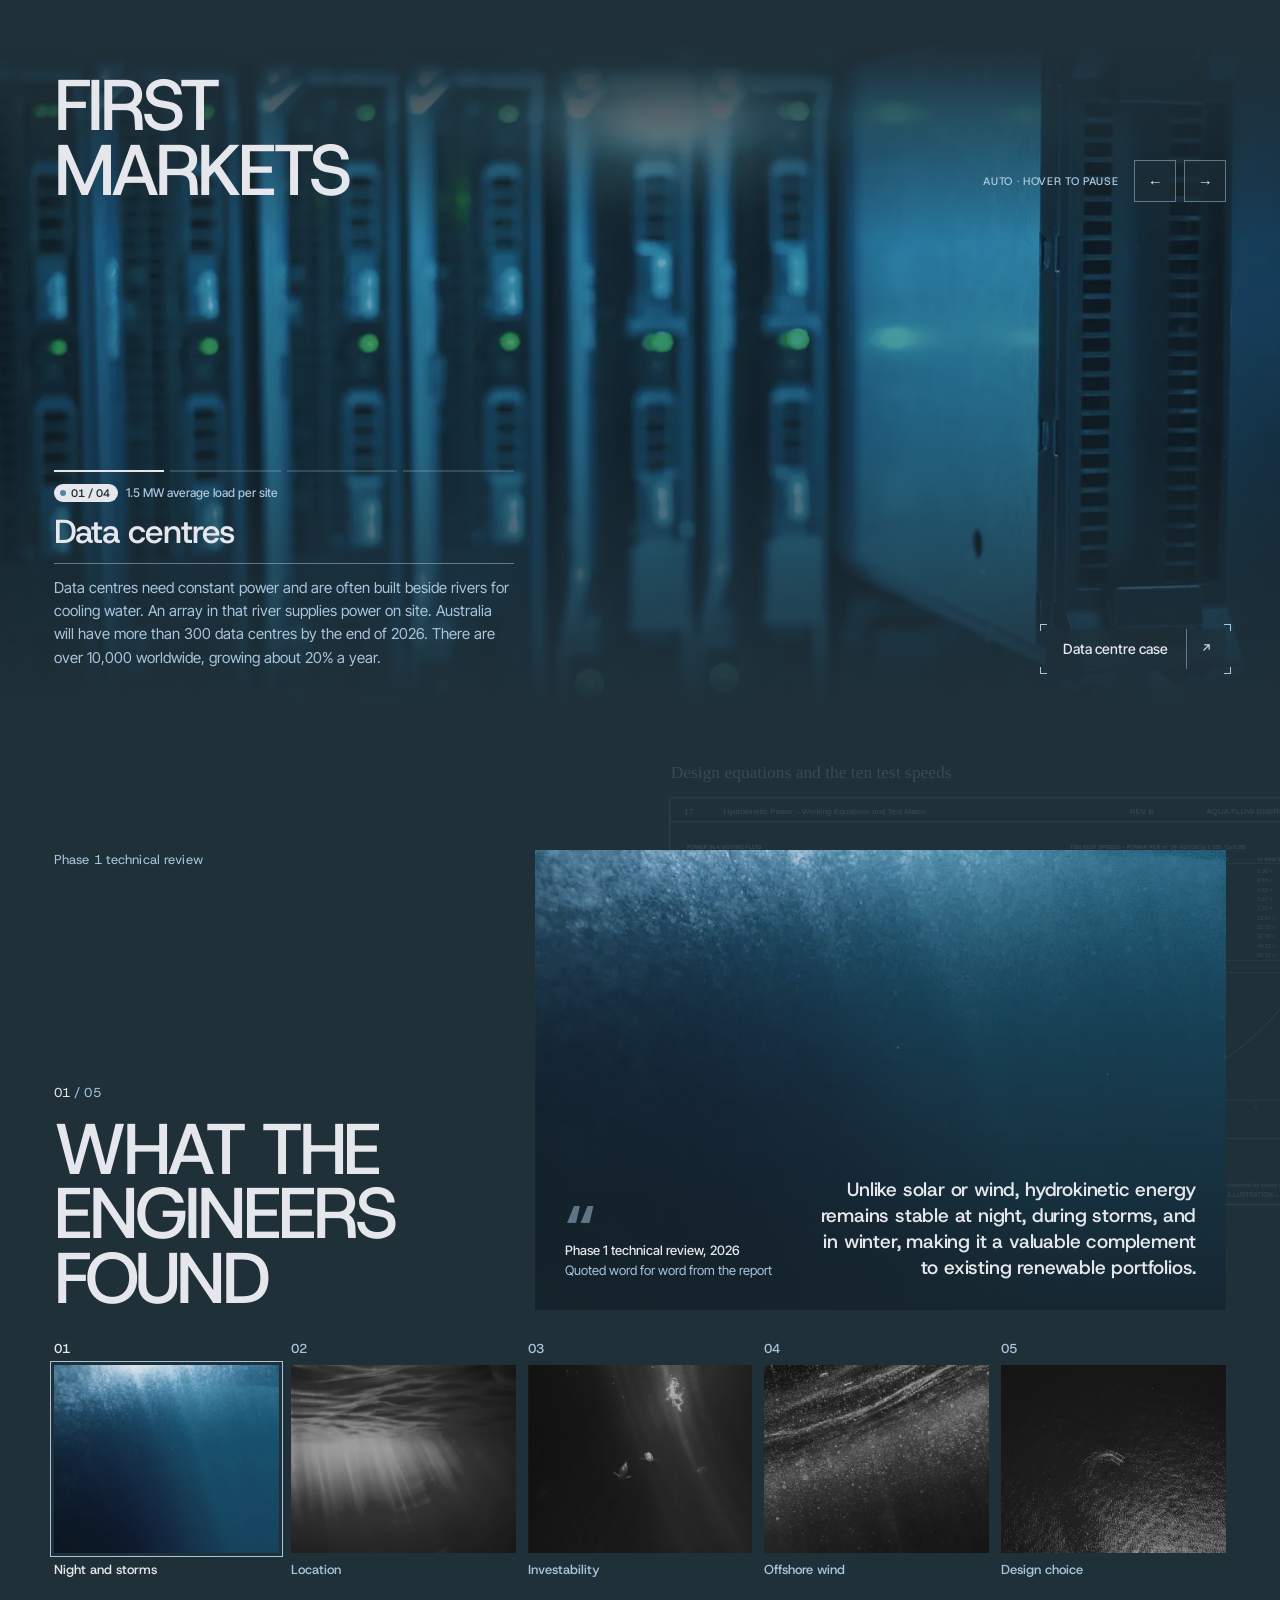
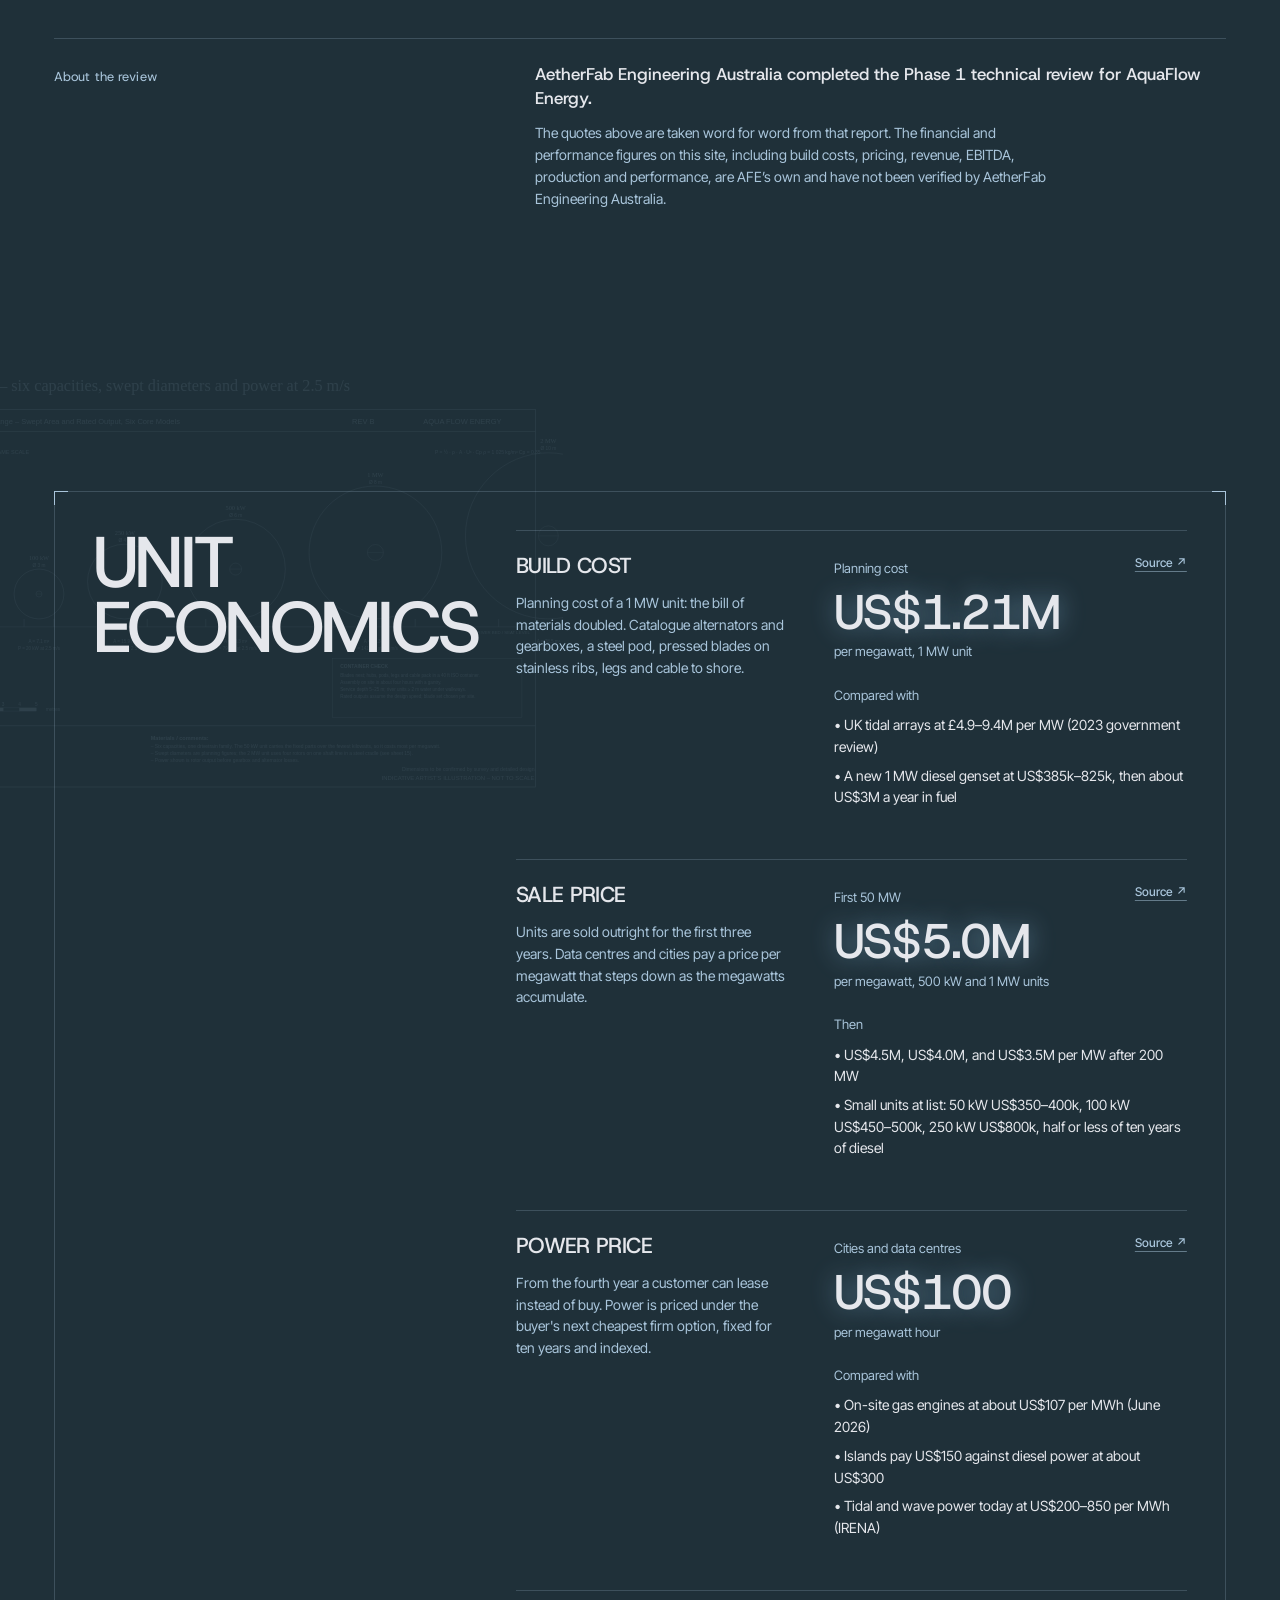
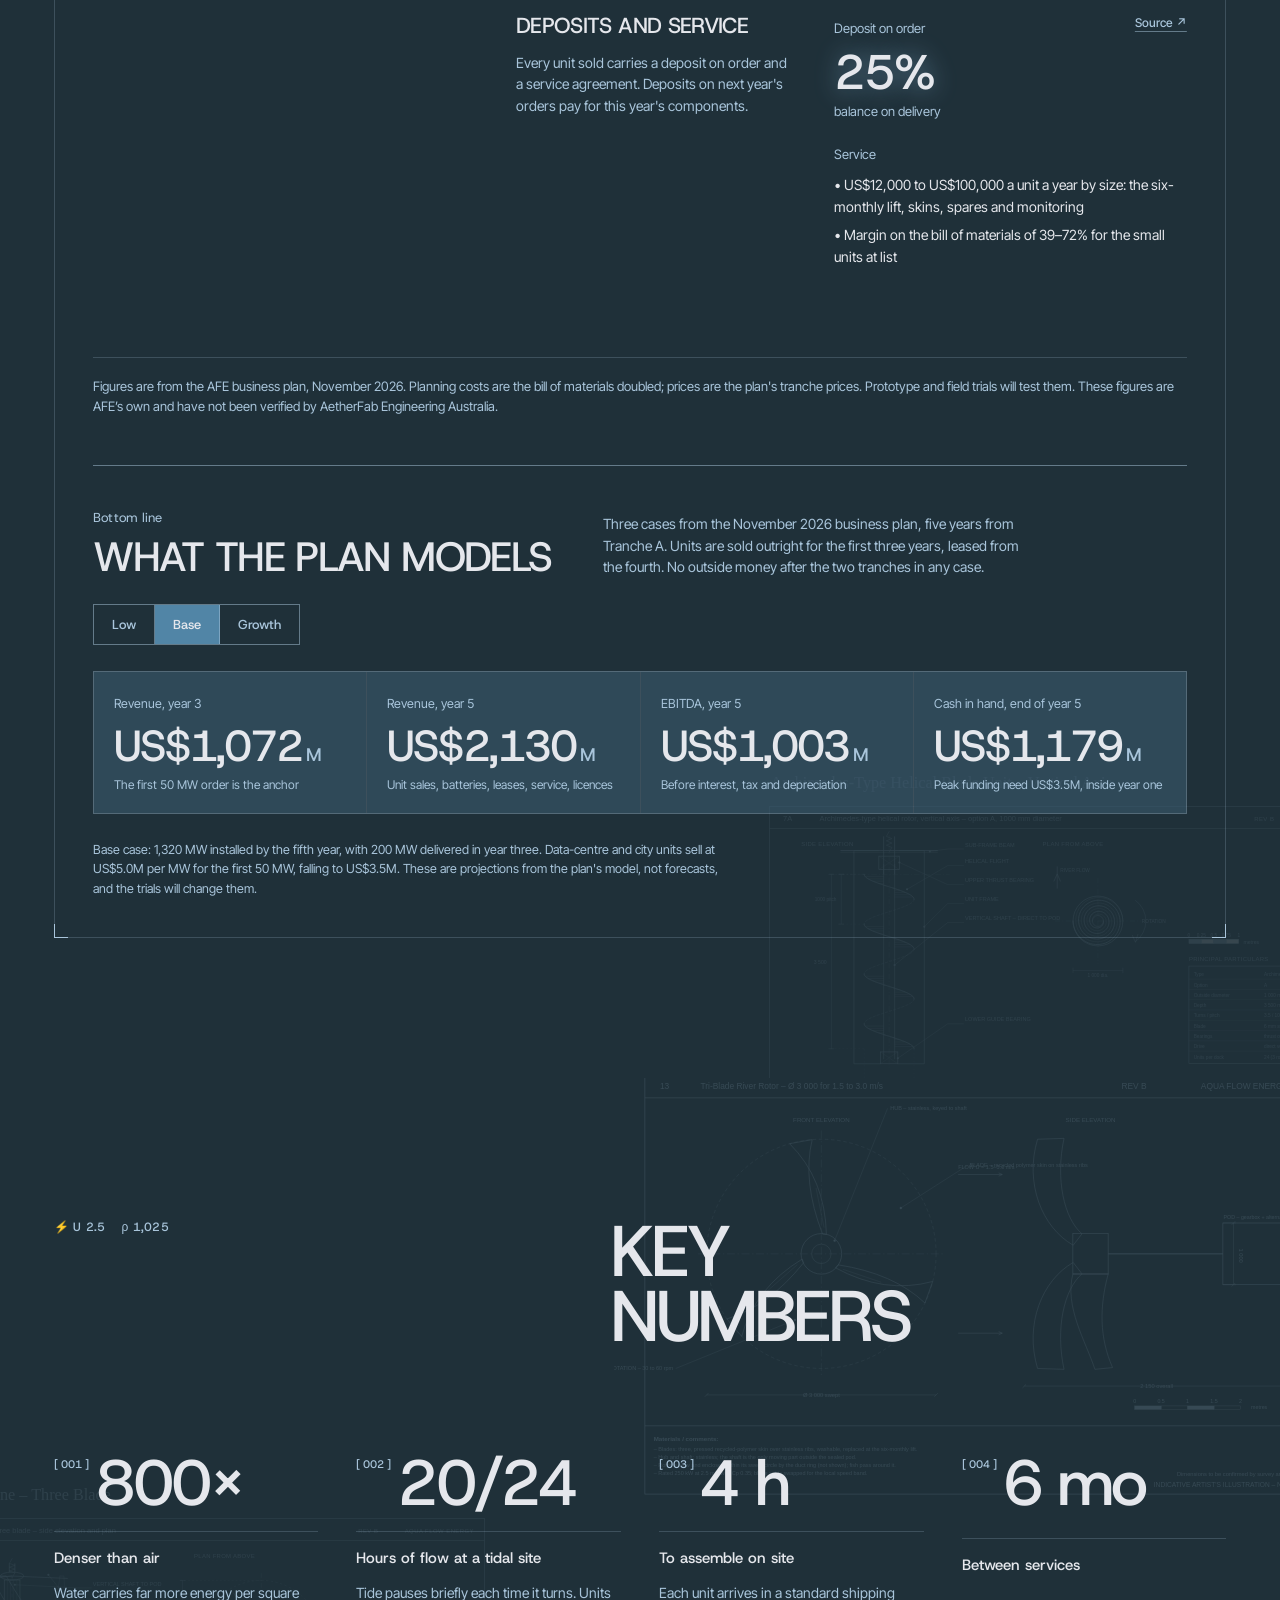
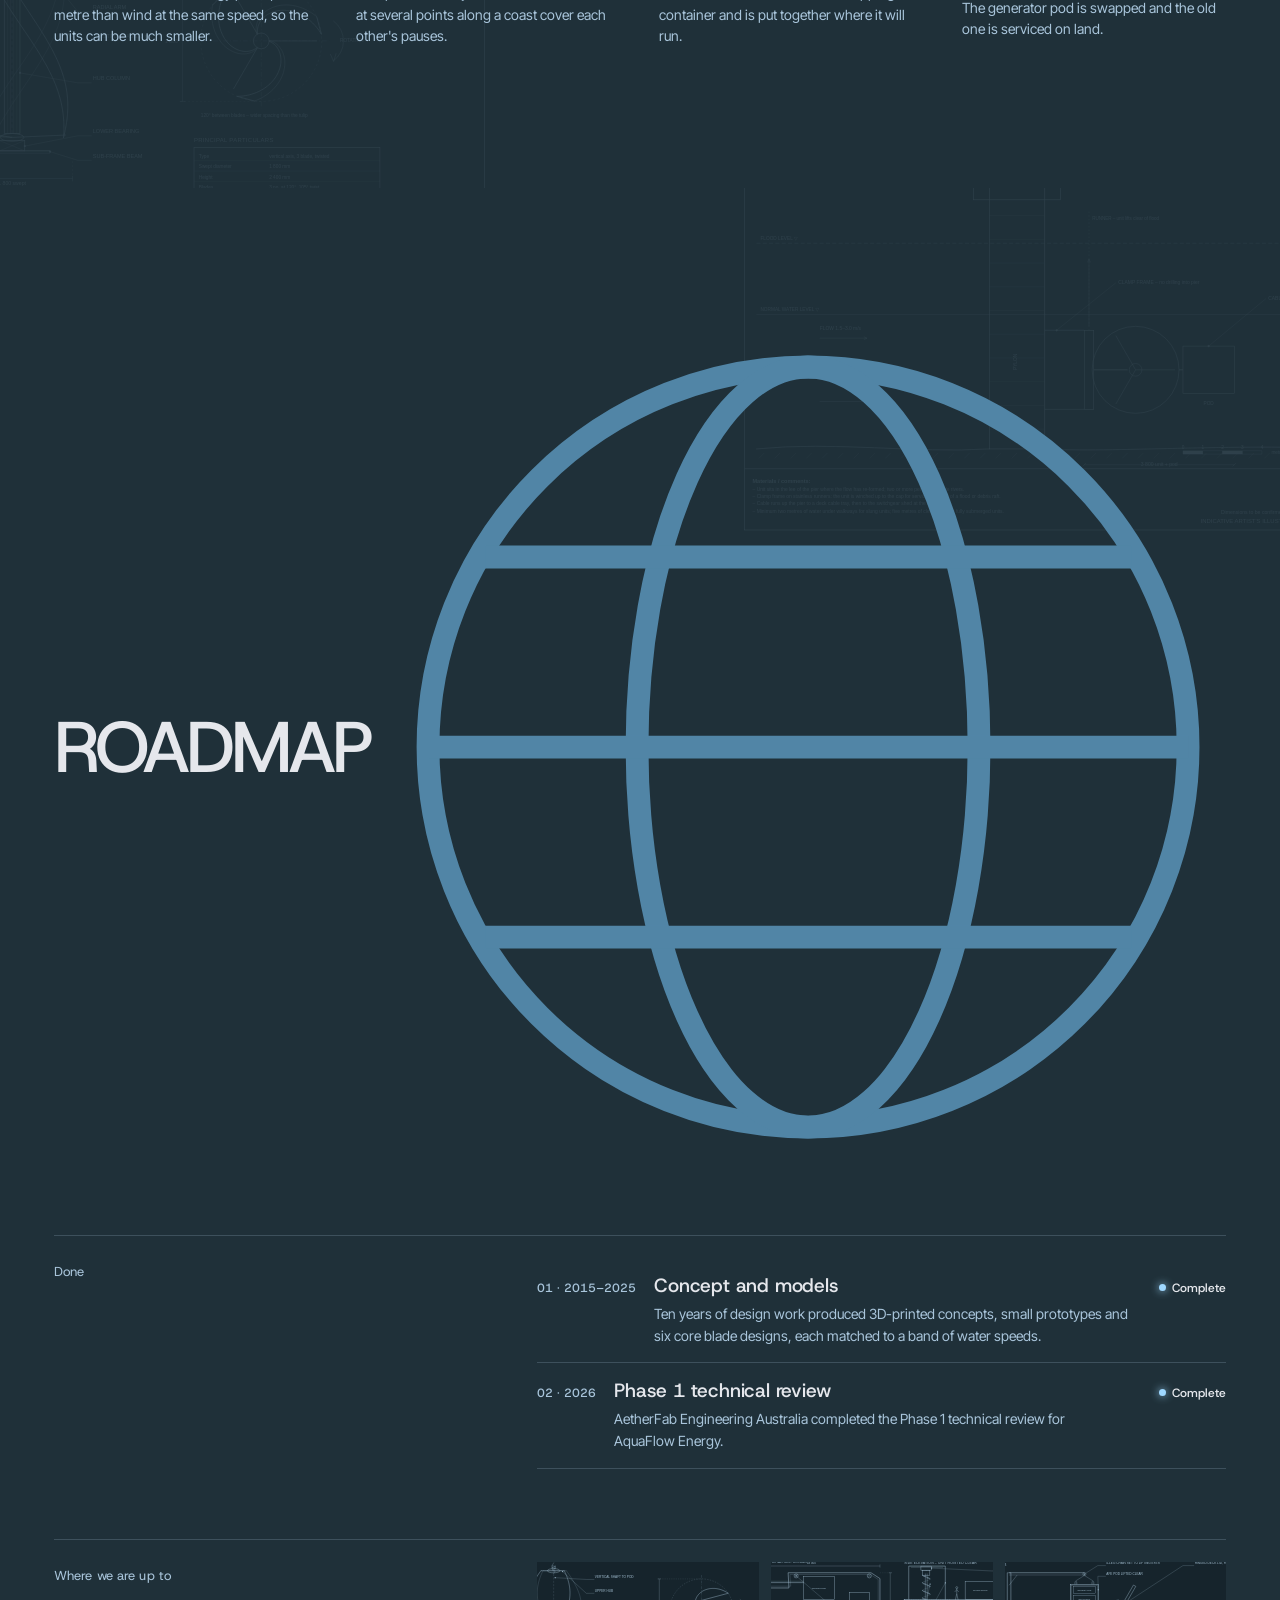
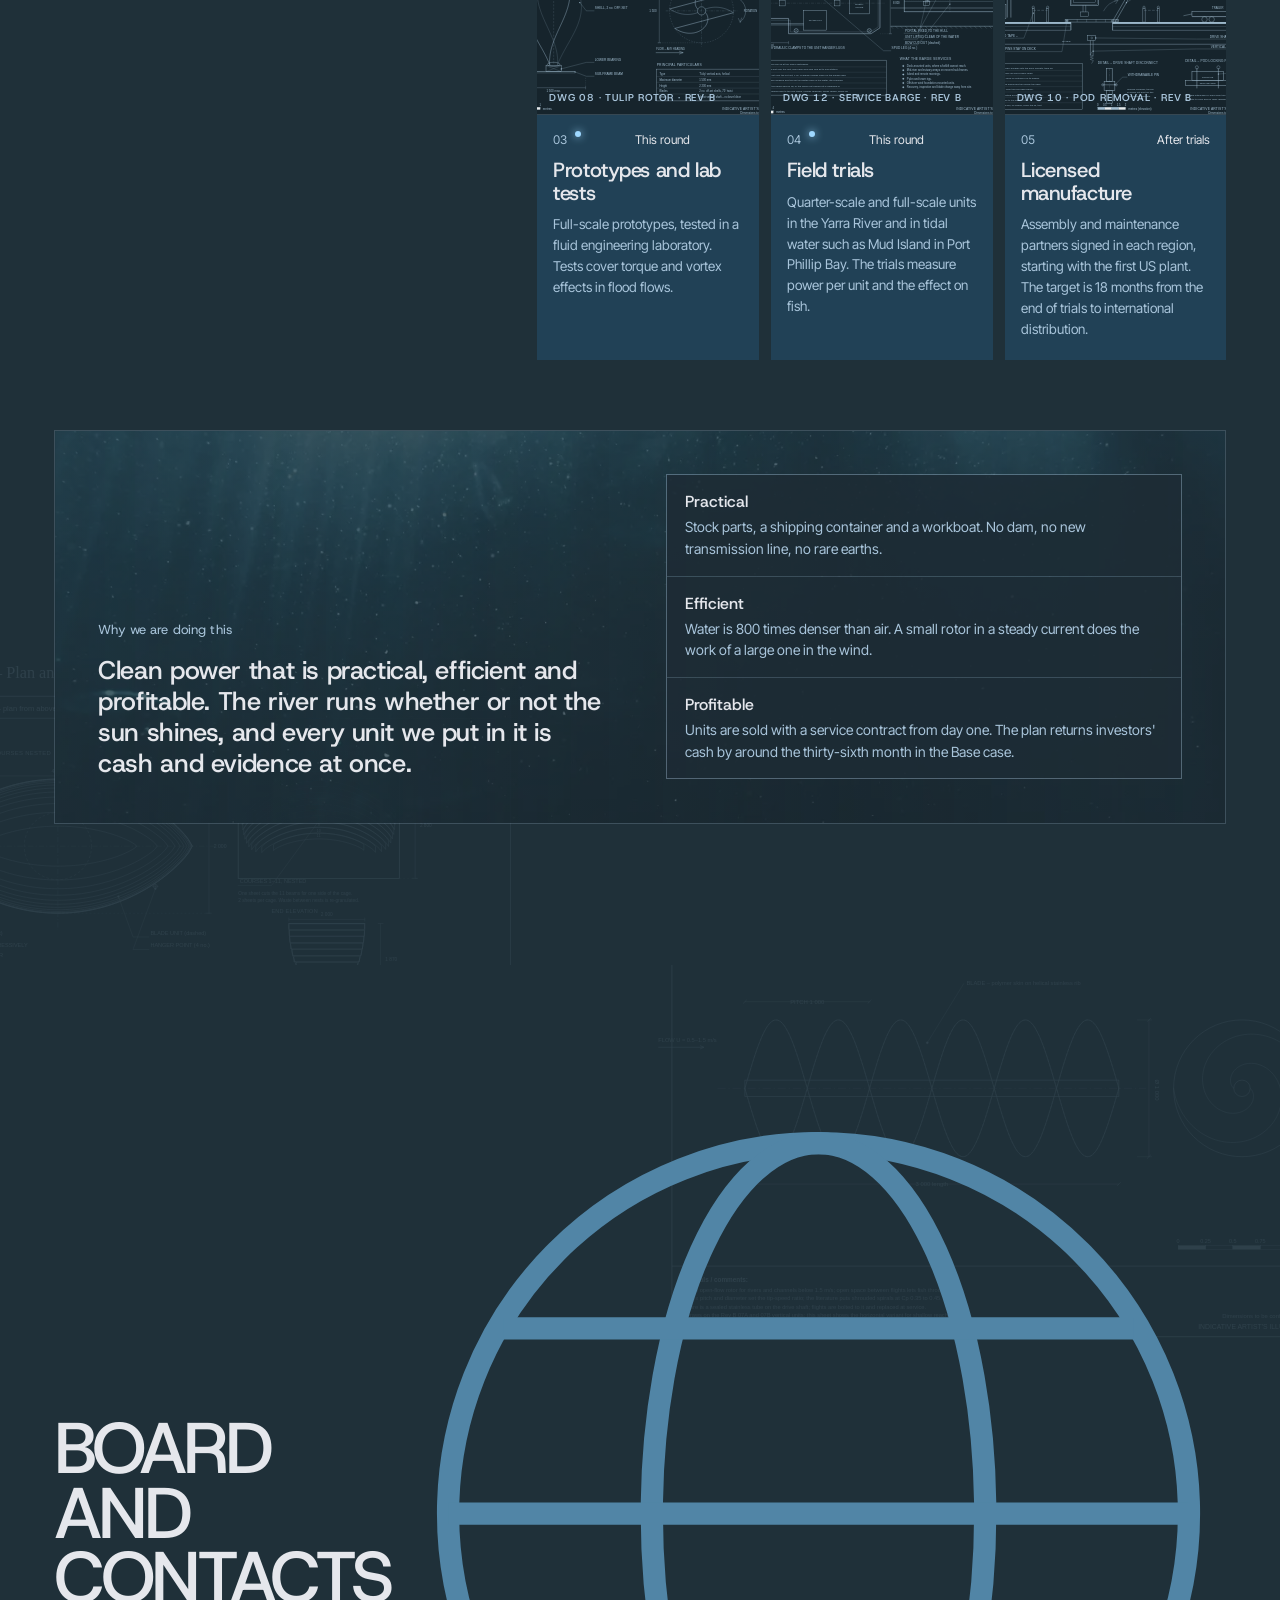
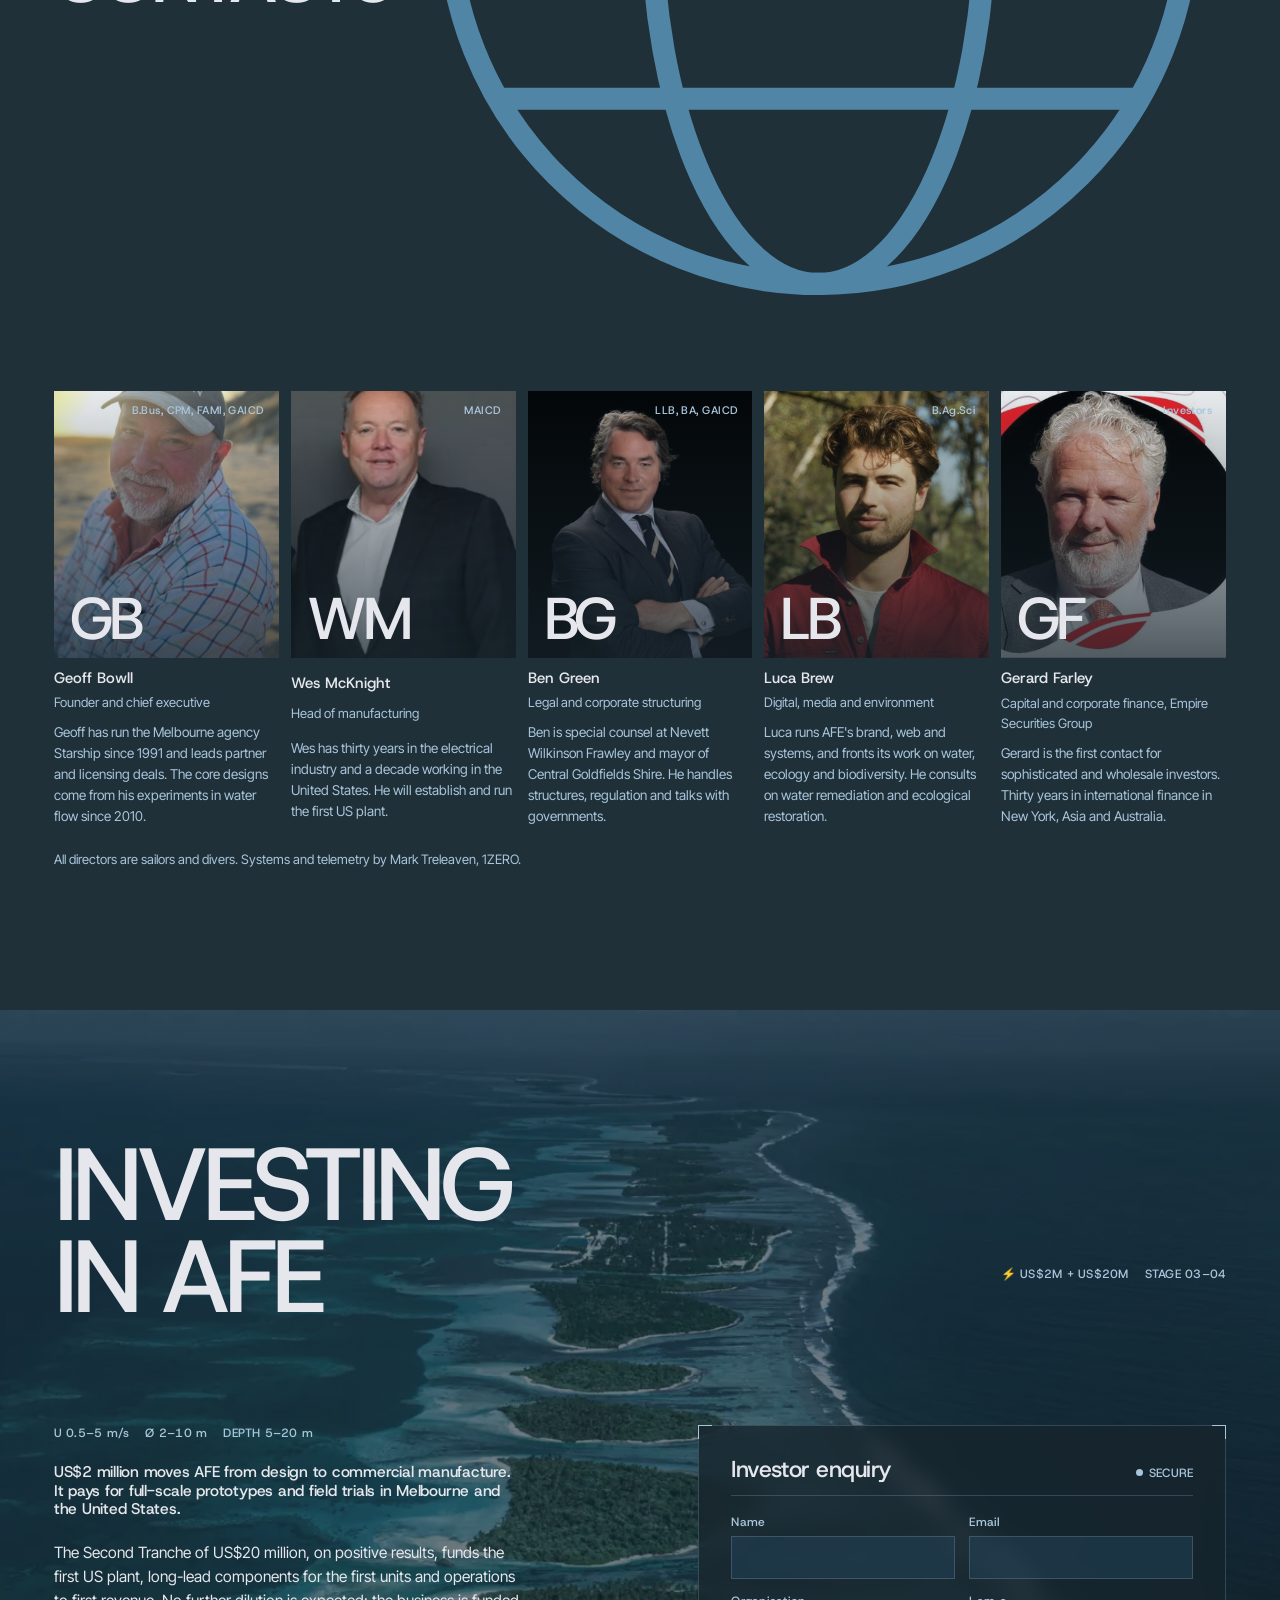
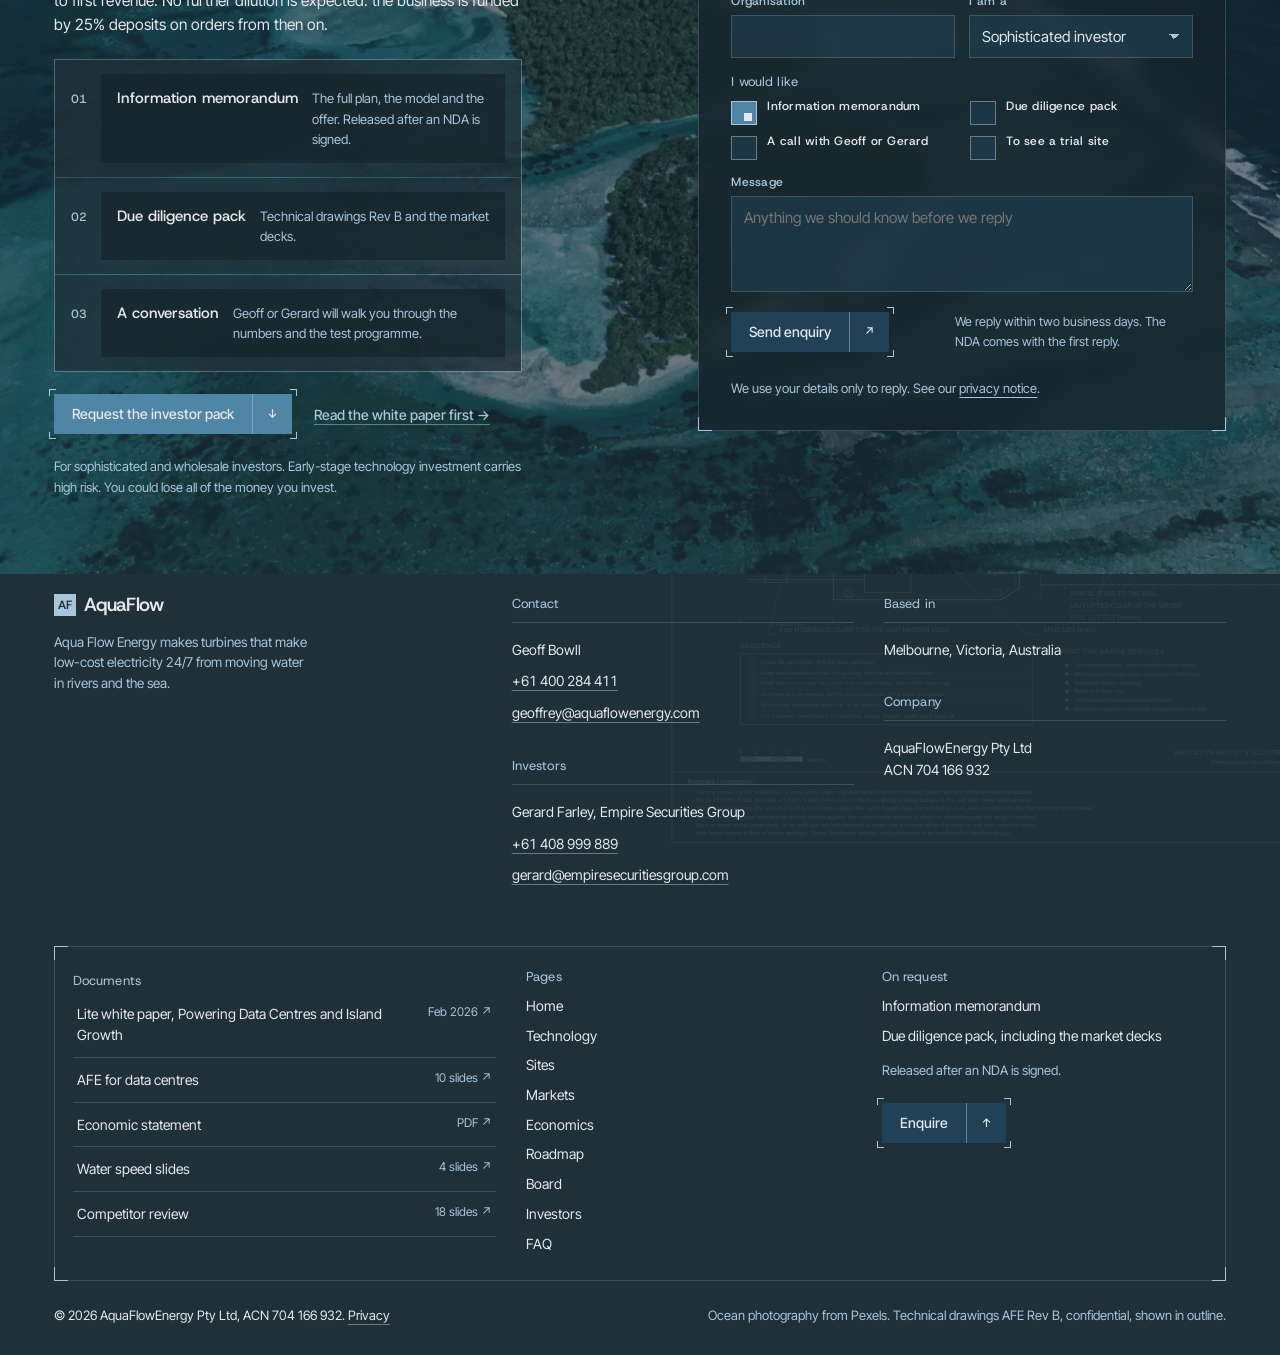
==== commit bc84dff6: "Name AquaFlowEnergy Pty Ltd as the company; remove Starship parent wording Co-Authored-By: Claude Fa" ====
--- a/index.html
+++ b/index.html
@@ -77,14 +77,7 @@
           "availableLanguage": "en"
         }
       ],
-      "parentOrganization": {
-        "@type": "Organization",
-        "name": "Starship",
-        "url": "https://www.starship.com.au"
-      },
-      "sameAs": [
-        "https://www.starship.com.au"
-      ],
+      "legalName": "AquaFlowEnergy Pty Ltd",
       "knowsAbout": [
         "hydrokinetic power",
         "tidal energy",
@@ -150,7 +143,7 @@
       <div class="meta">
         <div><b>Hydrokinetic power</b><small>Turbines for rivers and the sea</small></div>
         <h1 class="d1">Power from<br>moving water</h1>
-        <div class="r"><b>Melbourne, Australia</b><small>A Starship.com.au company</small></div>
+        <div class="r"><b>Melbourne, Australia</b><small>AquaFlowEnergy Pty Ltd</small></div>
       </div>
       <div class="go"><a class="btn ghost" href="#invest"><span>Raising Tranche A US$2 million, Tranche B US$20 million</span><i>↗</i></a></div>
     </div>
@@ -523,7 +516,7 @@
     <div class="top">
       <div class="about"><a class="logo" href="#home" style="color:var(--foam)"><b>AF</b>AquaFlow</a><p>Aqua Flow Energy makes turbines that make low-cost electricity 24/7 from moving water in rivers and the sea.</p></div>
       <div class="blk"><span class="label">Contact</span><span>Geoff Bowll</span><a class="num" href="tel:+61400284411">+61 400 284 411</a><a href="mailto:geoffrey@aquaflowenergy.com">geoffrey@aquaflowenergy.com</a><span class="label" style="margin-top:22px">Investors</span><span>Gerard Farley, Empire Securities Group</span><a class="num" href="tel:+61408999889">+61 408 999 889</a><a href="mailto:gerard@empiresecuritiesgroup.com">gerard@empiresecuritiesgroup.com</a></div>
-      <div class="blk"><span class="label">Based in</span><span>Melbourne, Victoria, Australia</span><span class="label" style="margin-top:22px">Parent company</span><a href="https://www.starship.com.au" target="_blank" rel="noopener">Starship.com.au ↗</a></div>
+      <div class="blk"><span class="label">Based in</span><span>Melbourne, Victoria, Australia</span><span class="label" style="margin-top:22px">Company</span><span>AquaFlowEnergy Pty Ltd<br>ACN 704 166 932</span></div>
     </div>
     <div class="framebox">
       <div><span class="label">Documents</span>
@@ -538,7 +531,7 @@
       <div class="plist"><span class="label">Pages</span><a href="#home">Home</a><a href="#build">Technology</a><a href="#sites">Sites</a><a href="#markets">Markets</a><a href="#economics">Economics</a><a href="#roadmap">Roadmap</a><a href="#board">Board</a><a href="#invest">Investors</a><a href="faq.html">FAQ</a></div>
       <div class="plist"><span class="label">On request</span><span>Information memorandum</span><span>Due diligence pack, including the market decks</span><span class="small" style="margin-top:6px">Released after an NDA is signed.</span><a class="btn" href="#enquire" style="margin-top:14px;justify-self:start"><span>Enquire</span><i>↑</i></a></div>
     </div>
-    <div class="base"><span>© 2026 AquaFlow Energy. A division of <a href="https://www.starship.com.au" target="_blank" rel="noopener">Starship.com.au</a>. <a href="privacy.html">Privacy</a></span><span class="small">Ocean photography from Pexels. Technical drawings AFE Rev B, confidential, shown in outline.</span></div>
+    <div class="base"><span>© 2026 AquaFlowEnergy Pty Ltd, ACN 704 166 932. <a href="privacy.html">Privacy</a></span><span class="small">Ocean photography from Pexels. Technical drawings AFE Rev B, confidential, shown in outline.</span></div>
   </div>
 </footer>
 
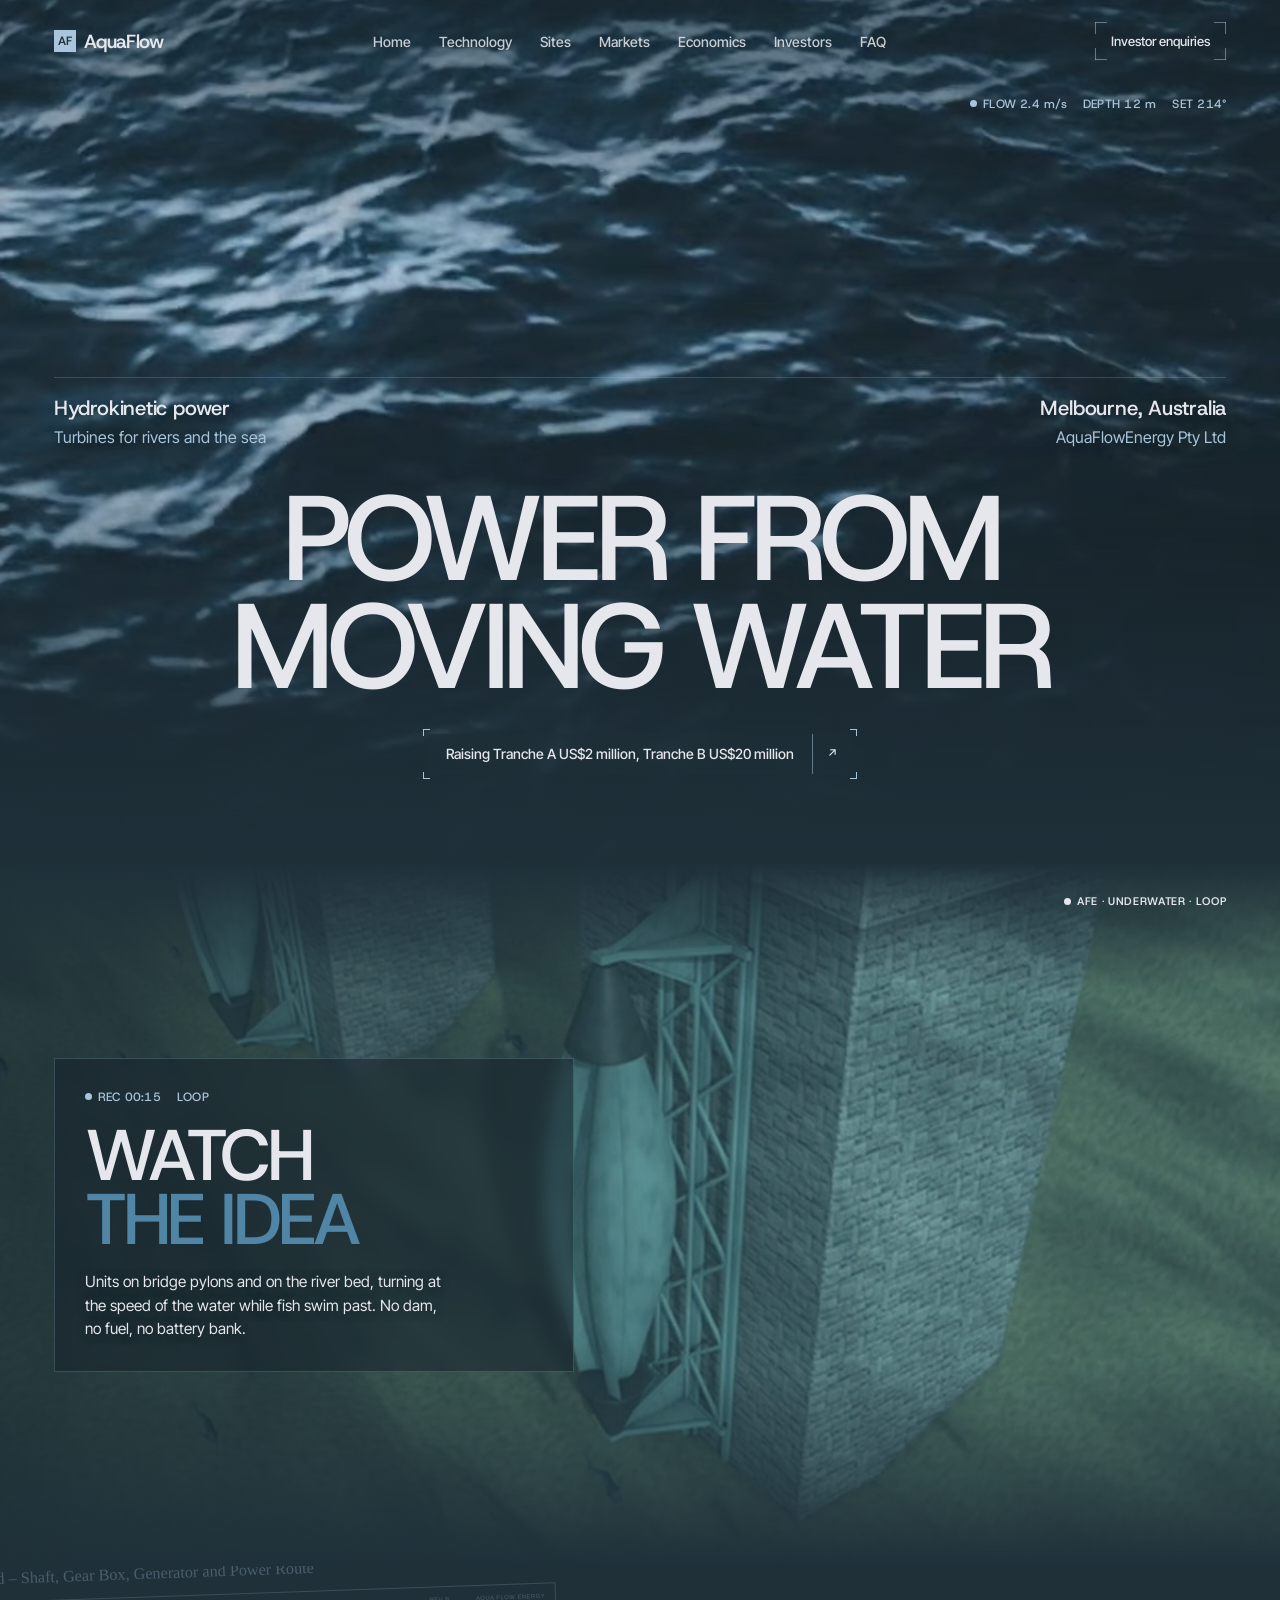
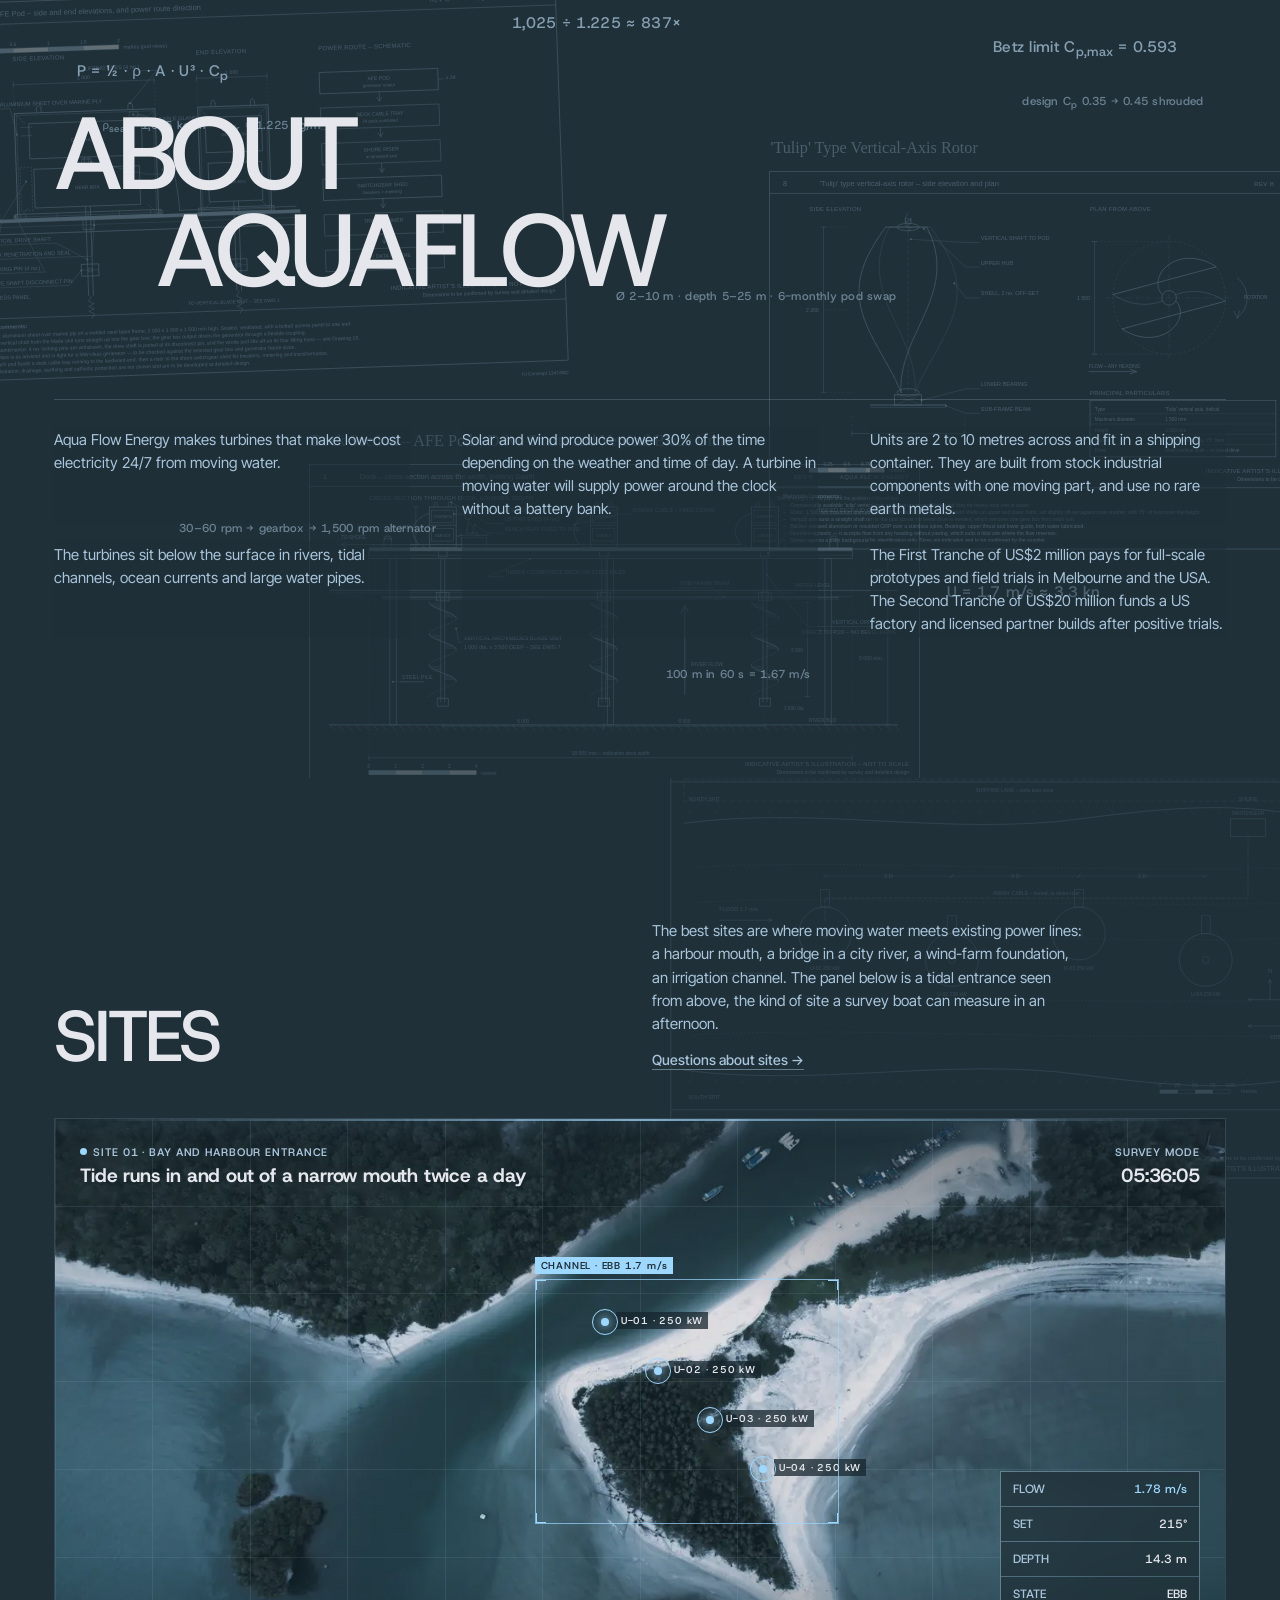
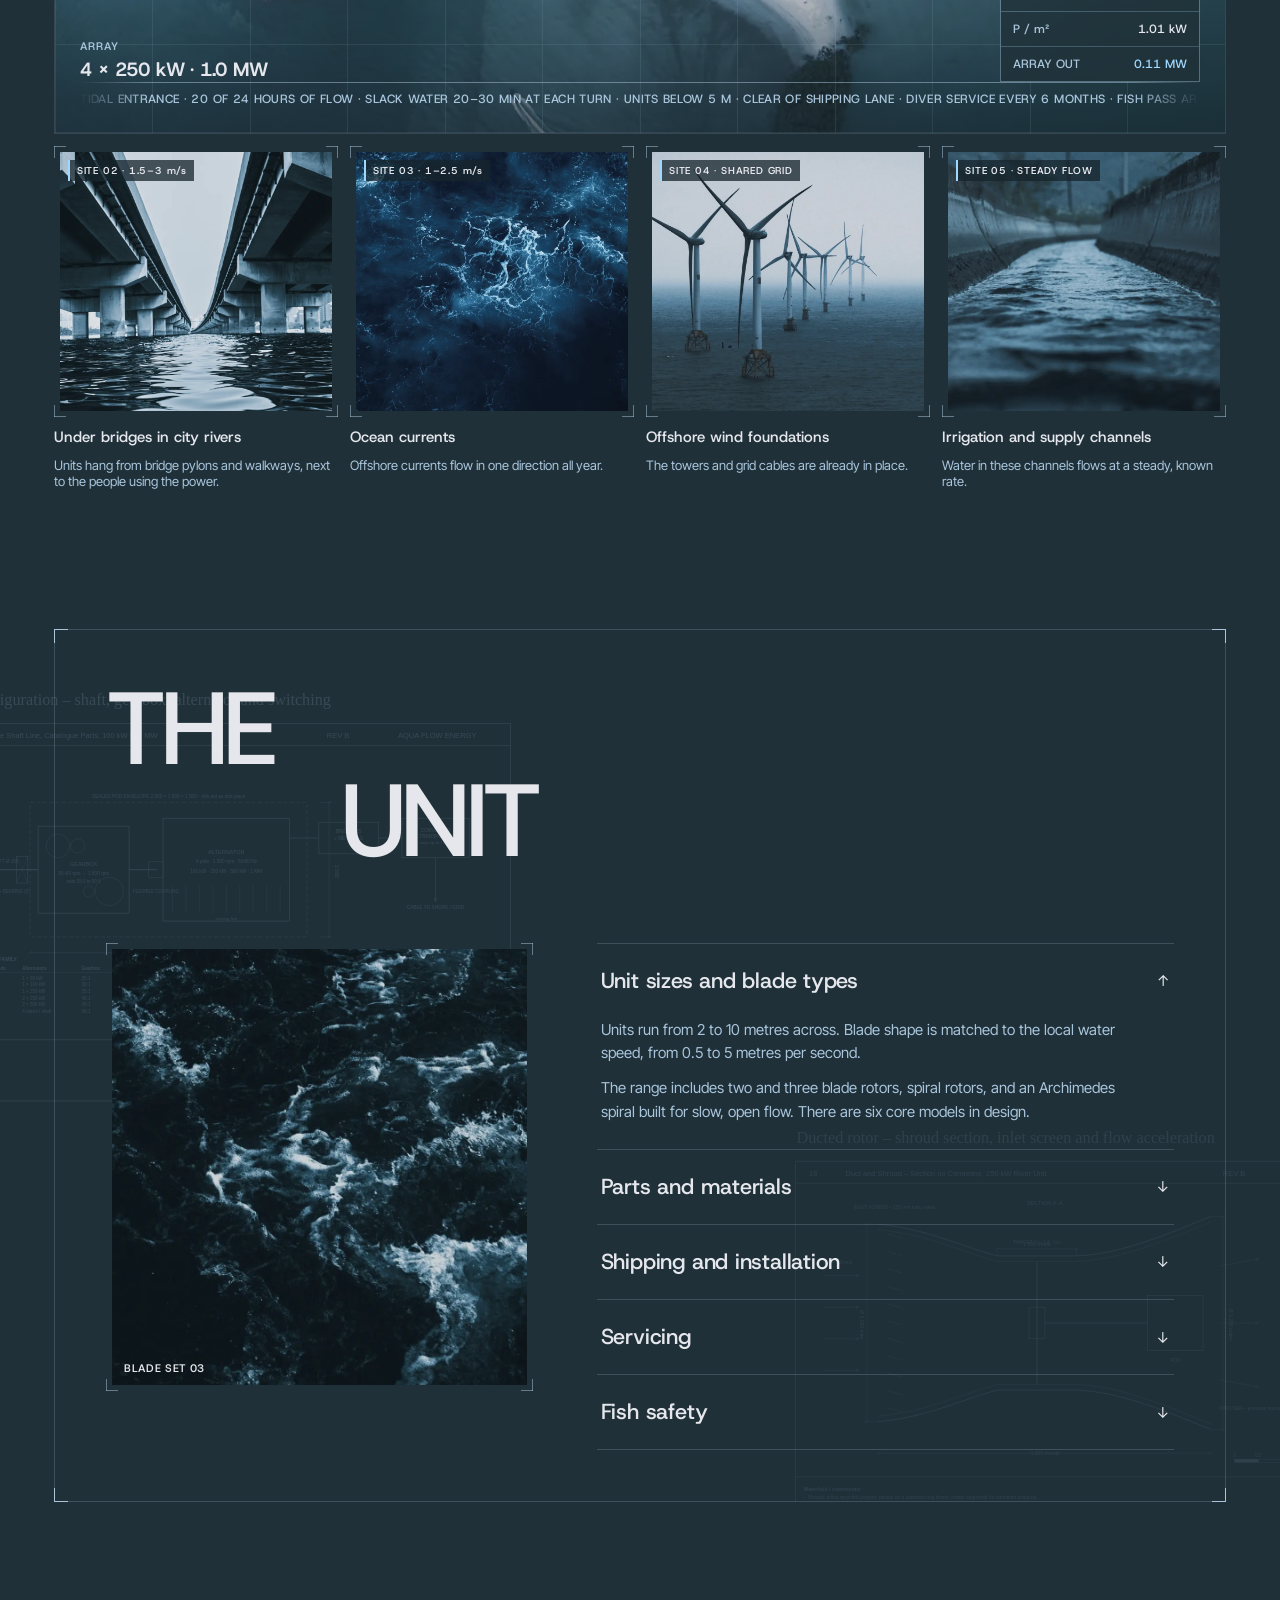
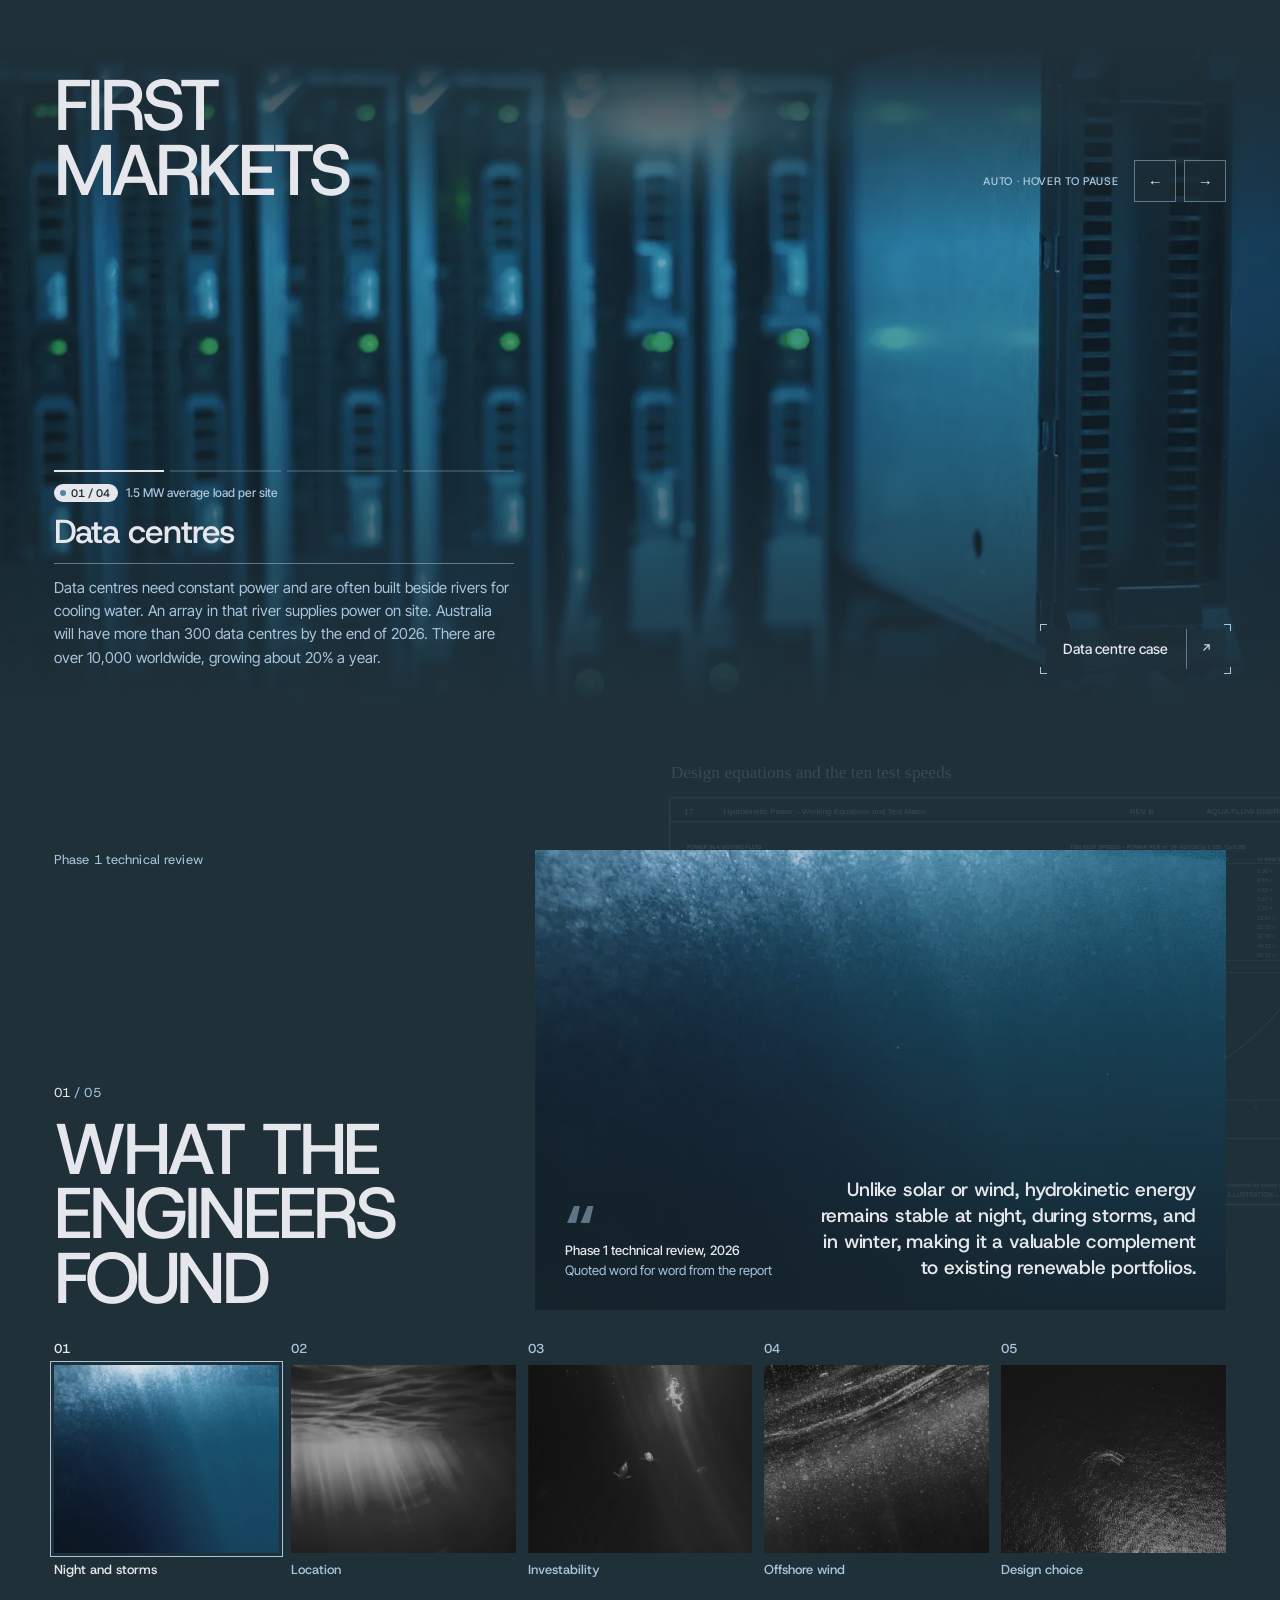
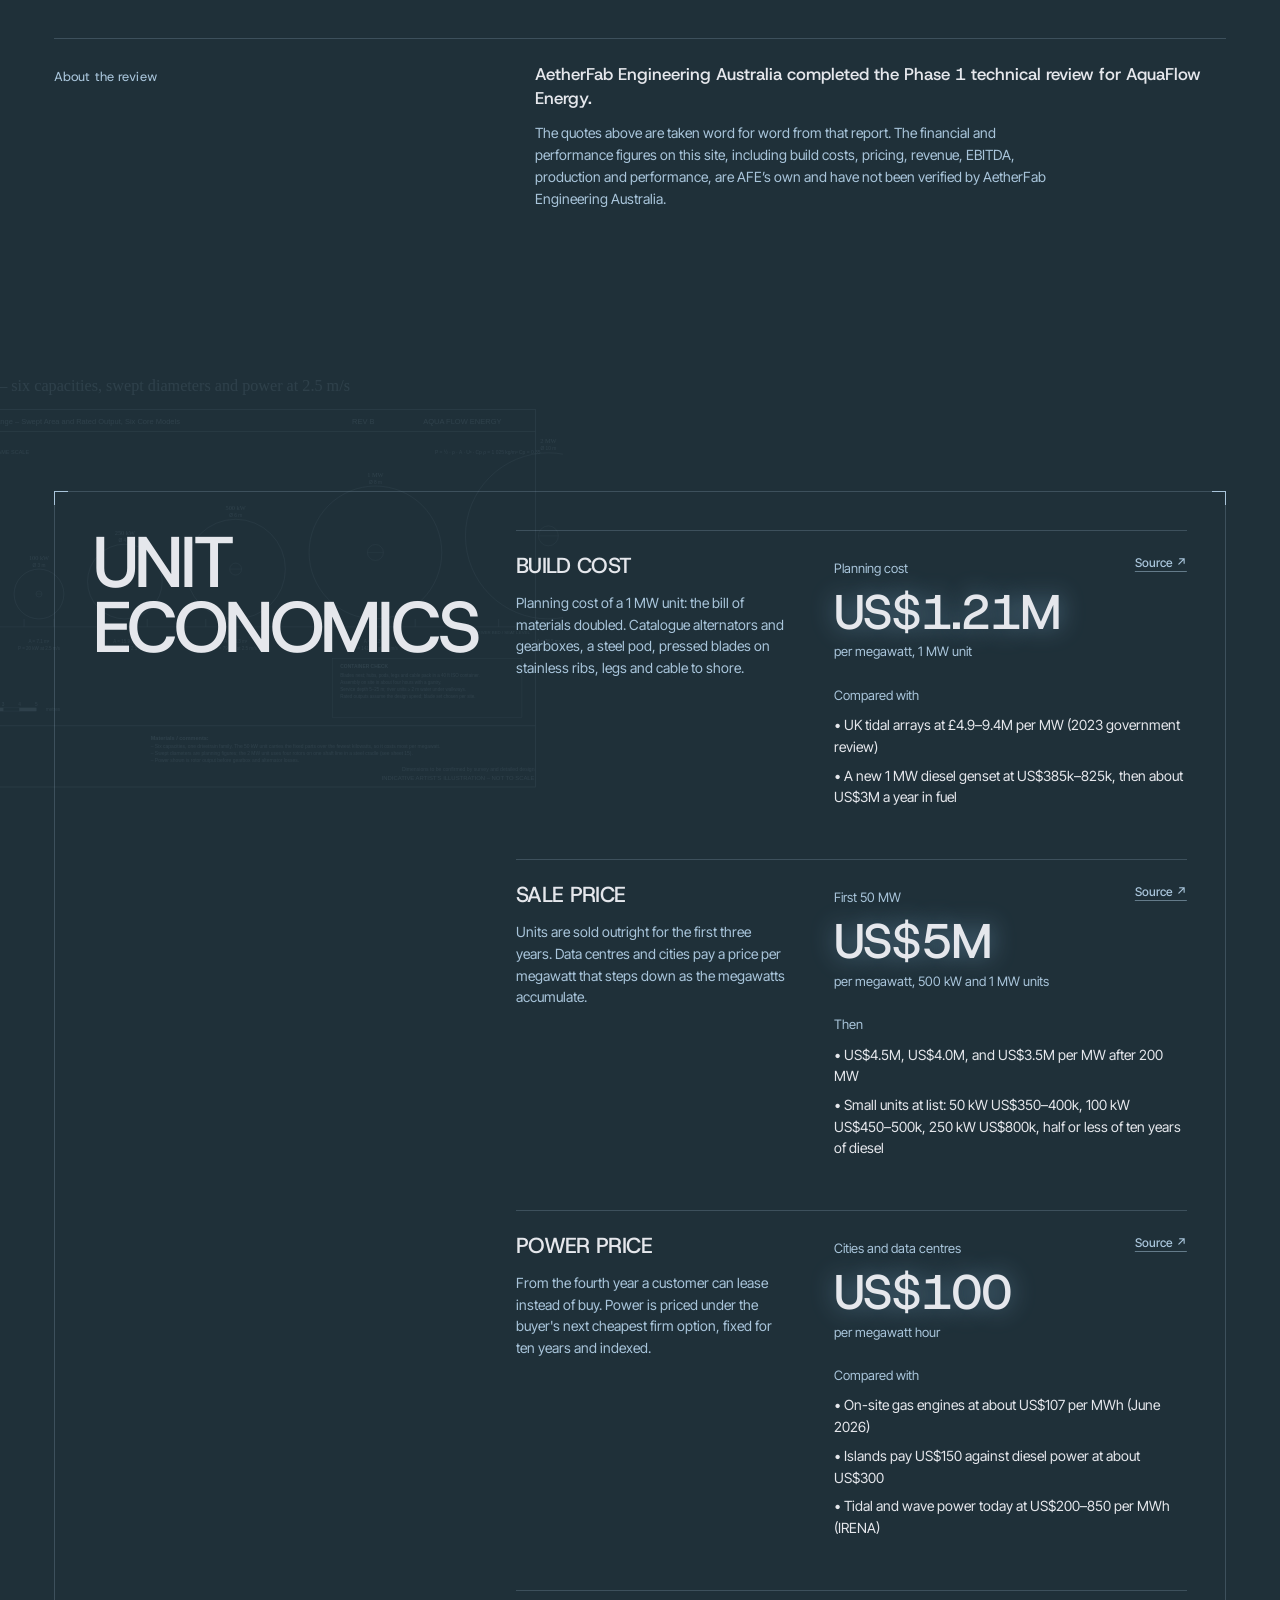
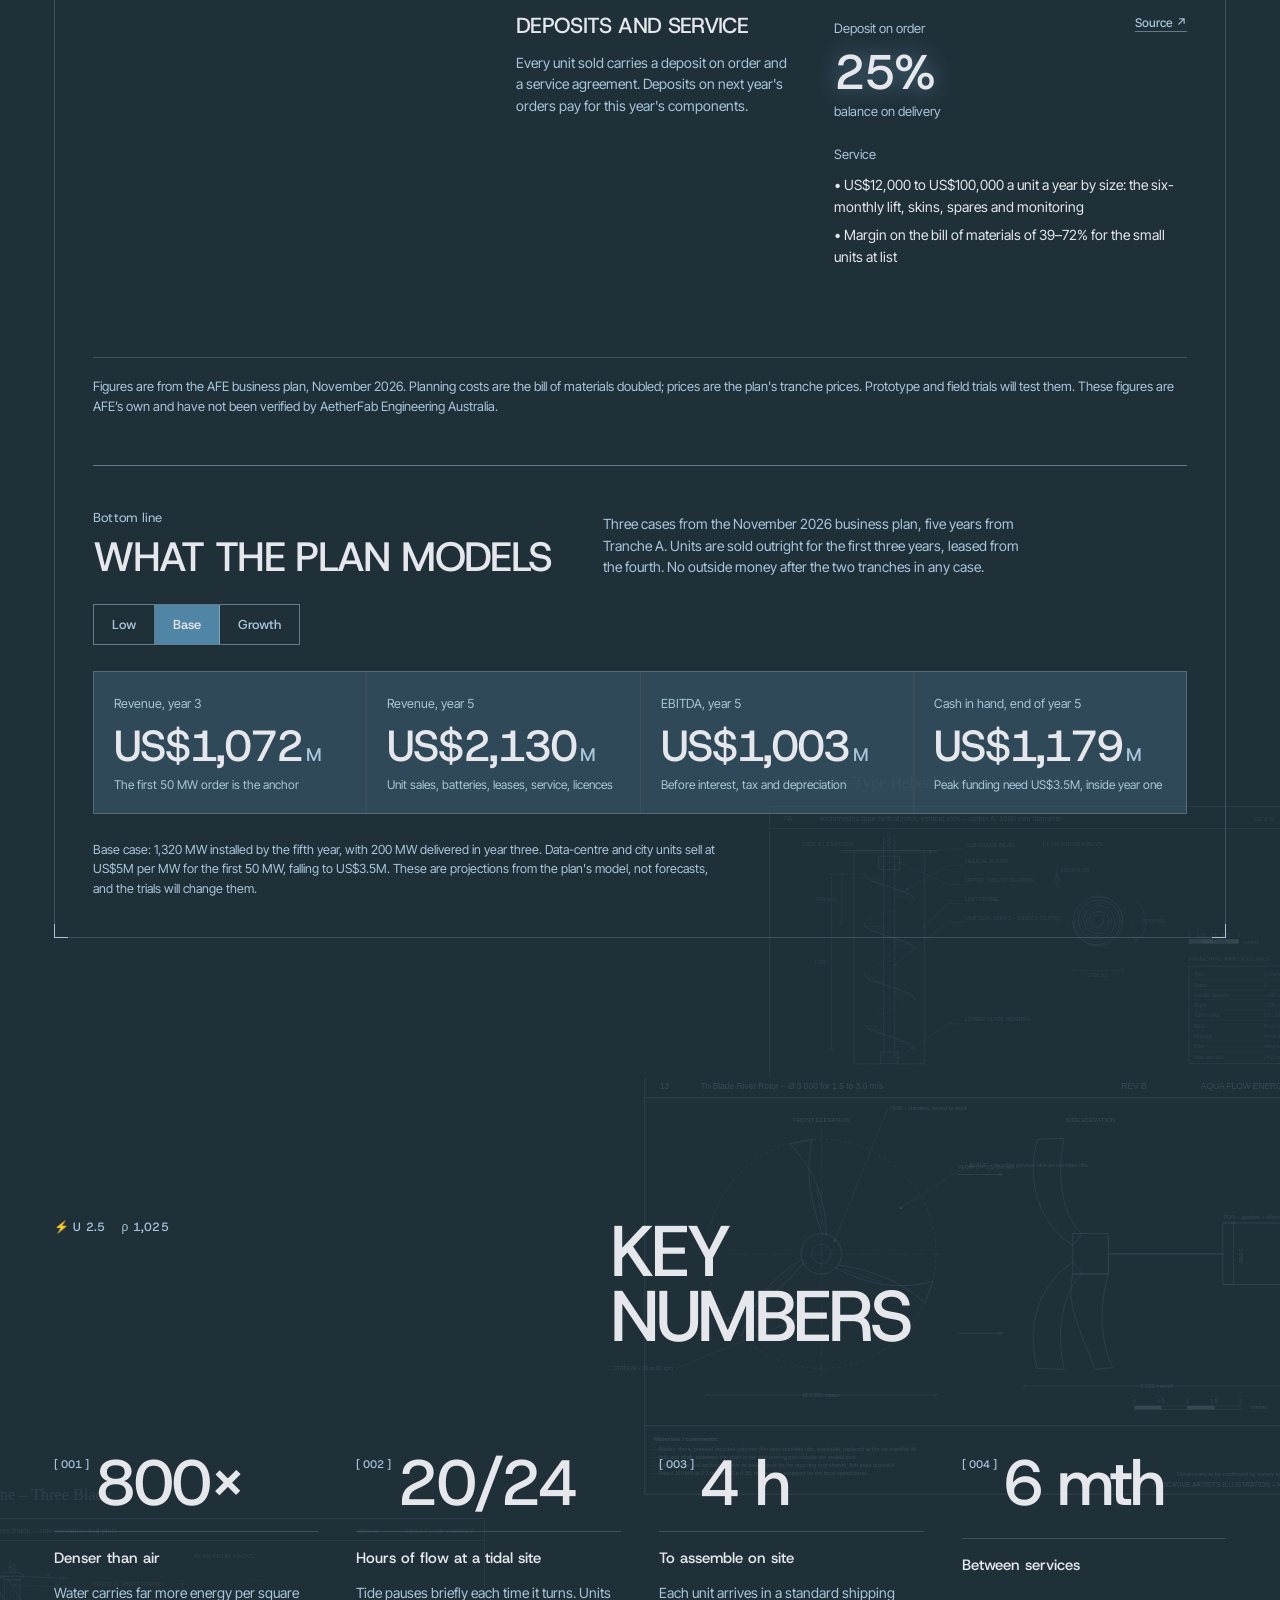
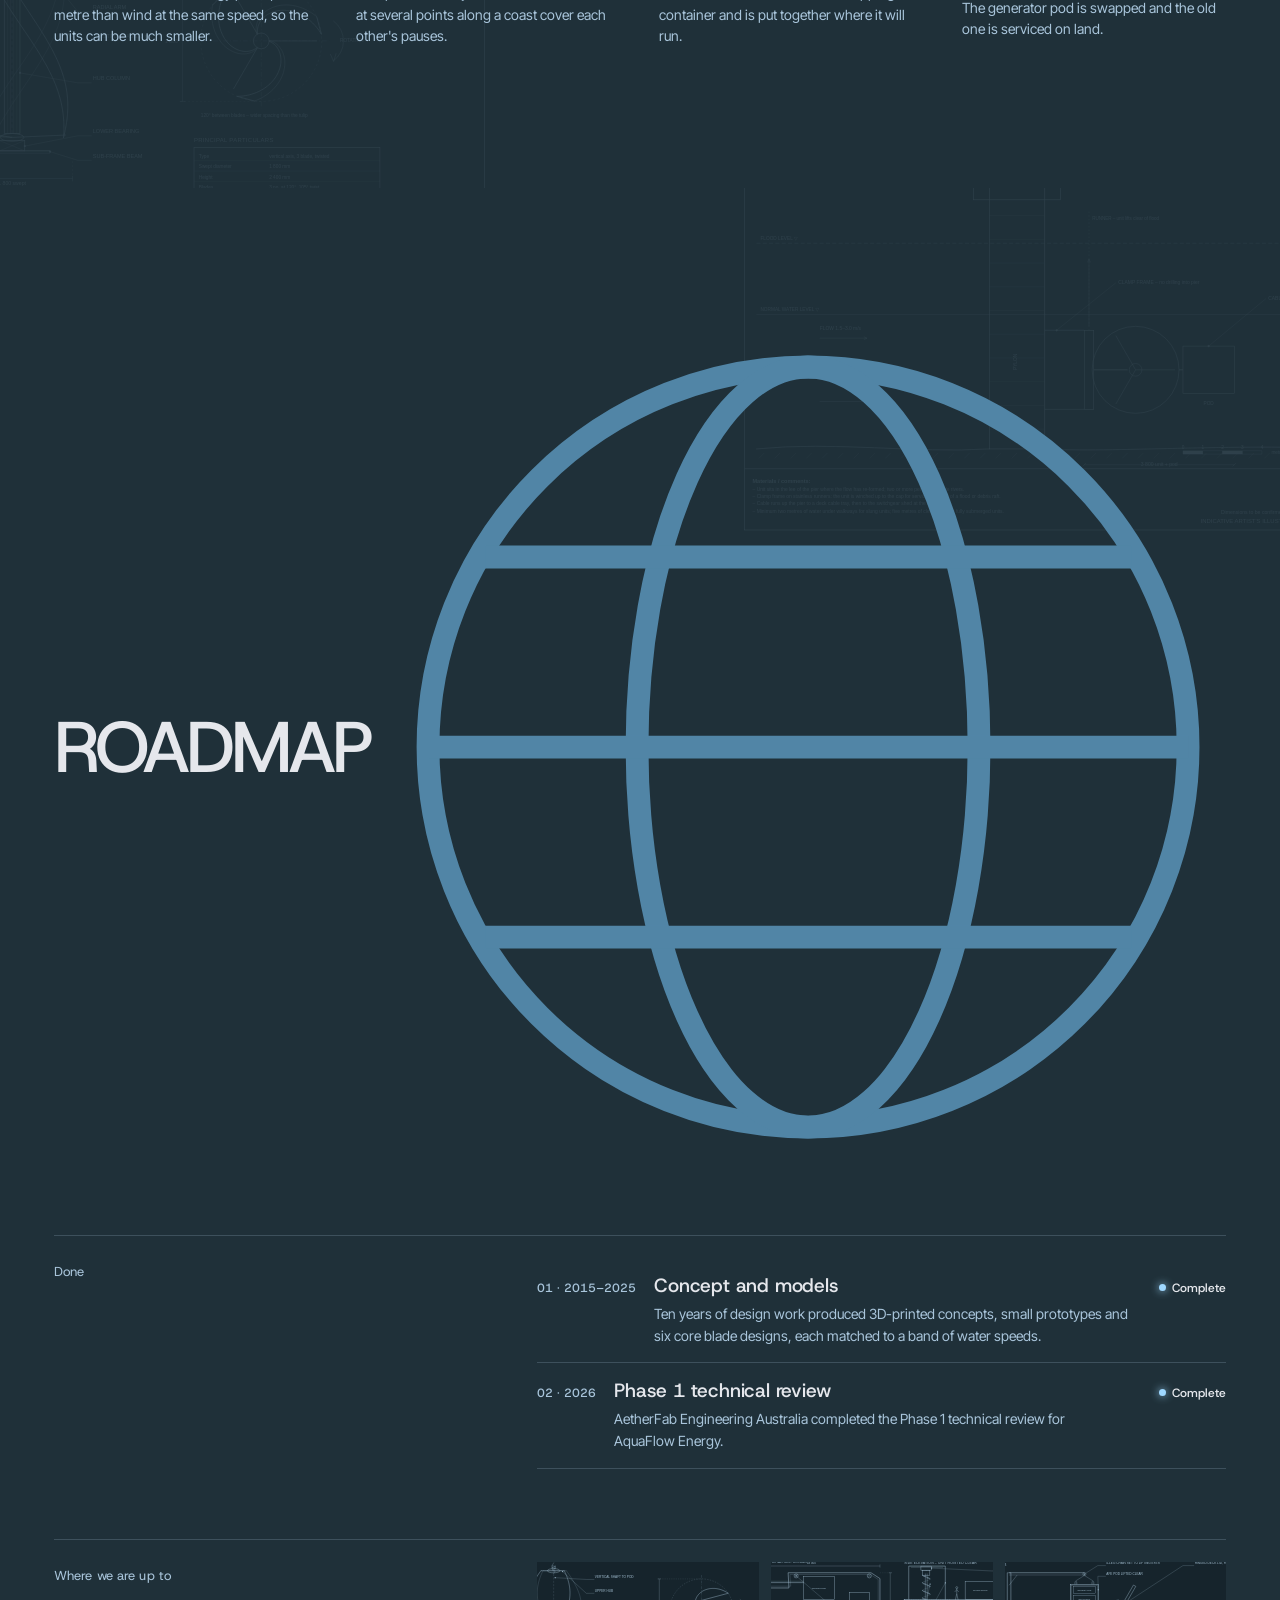
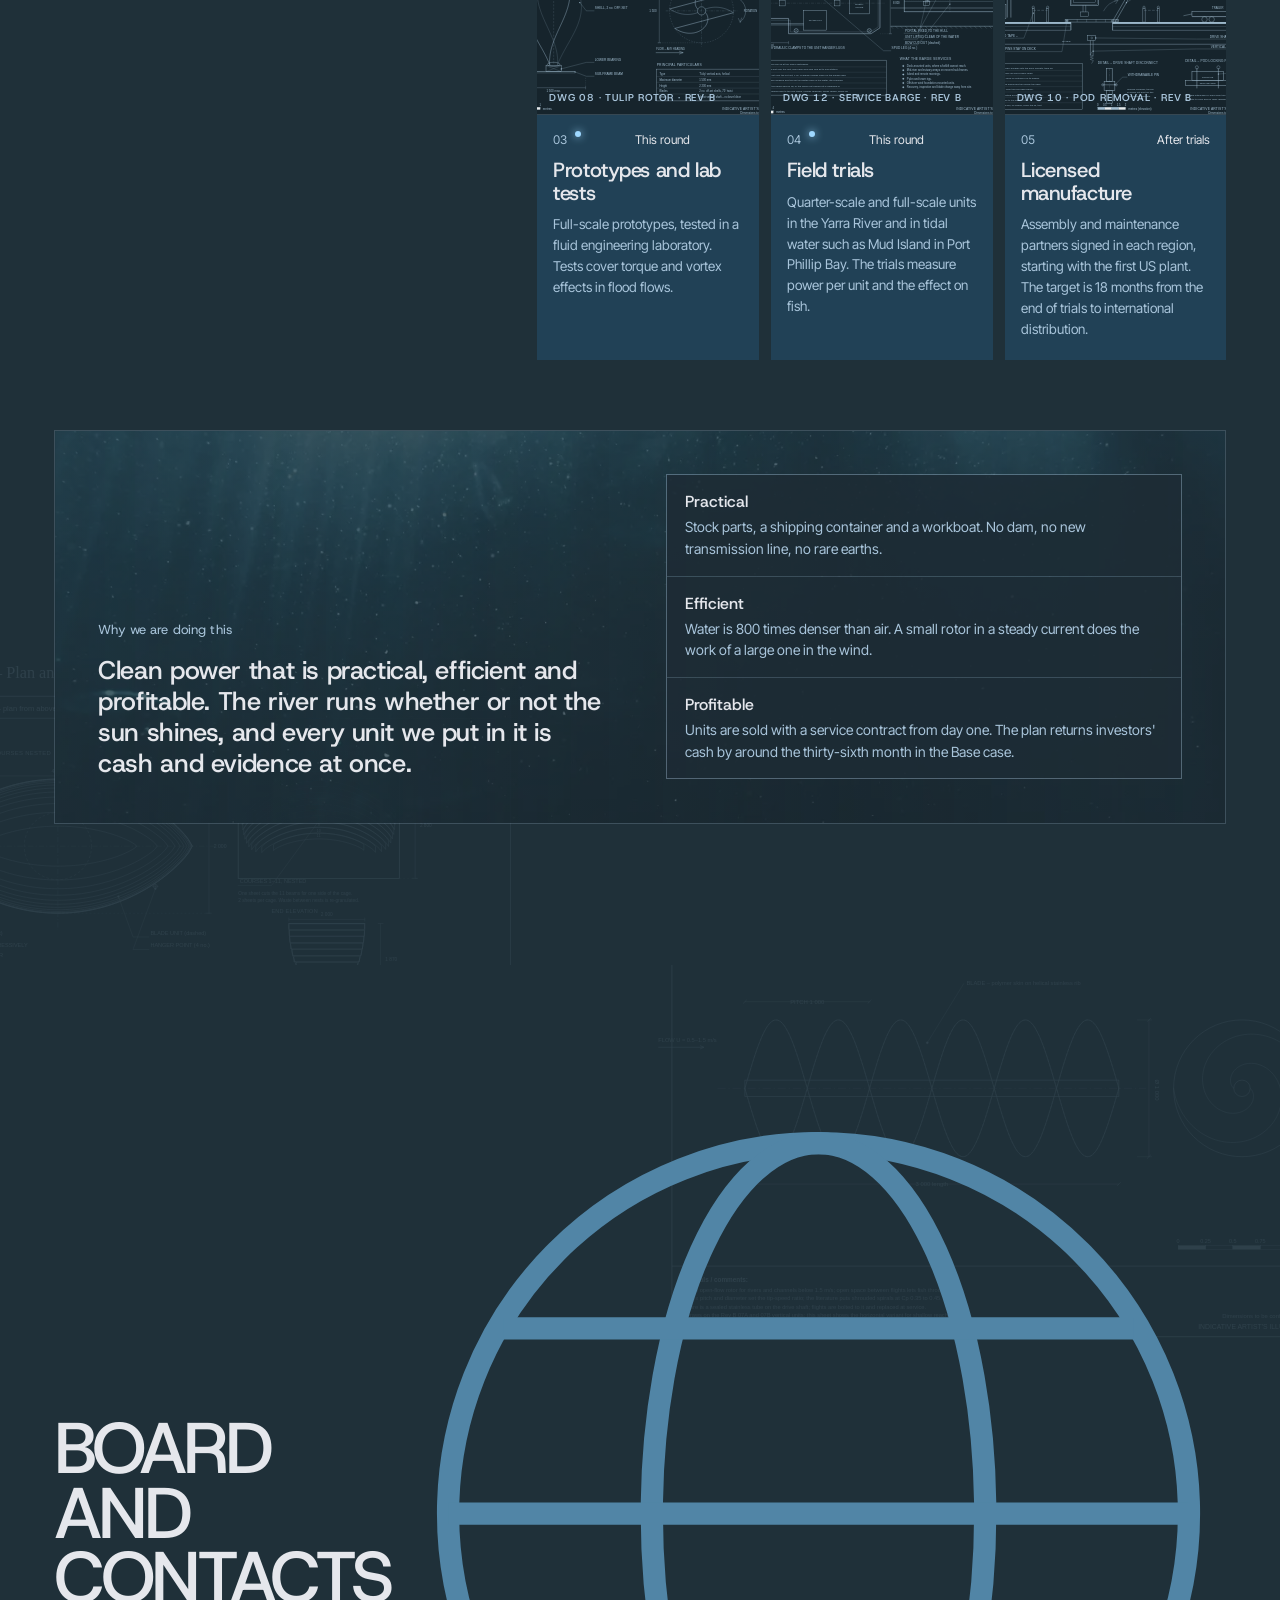
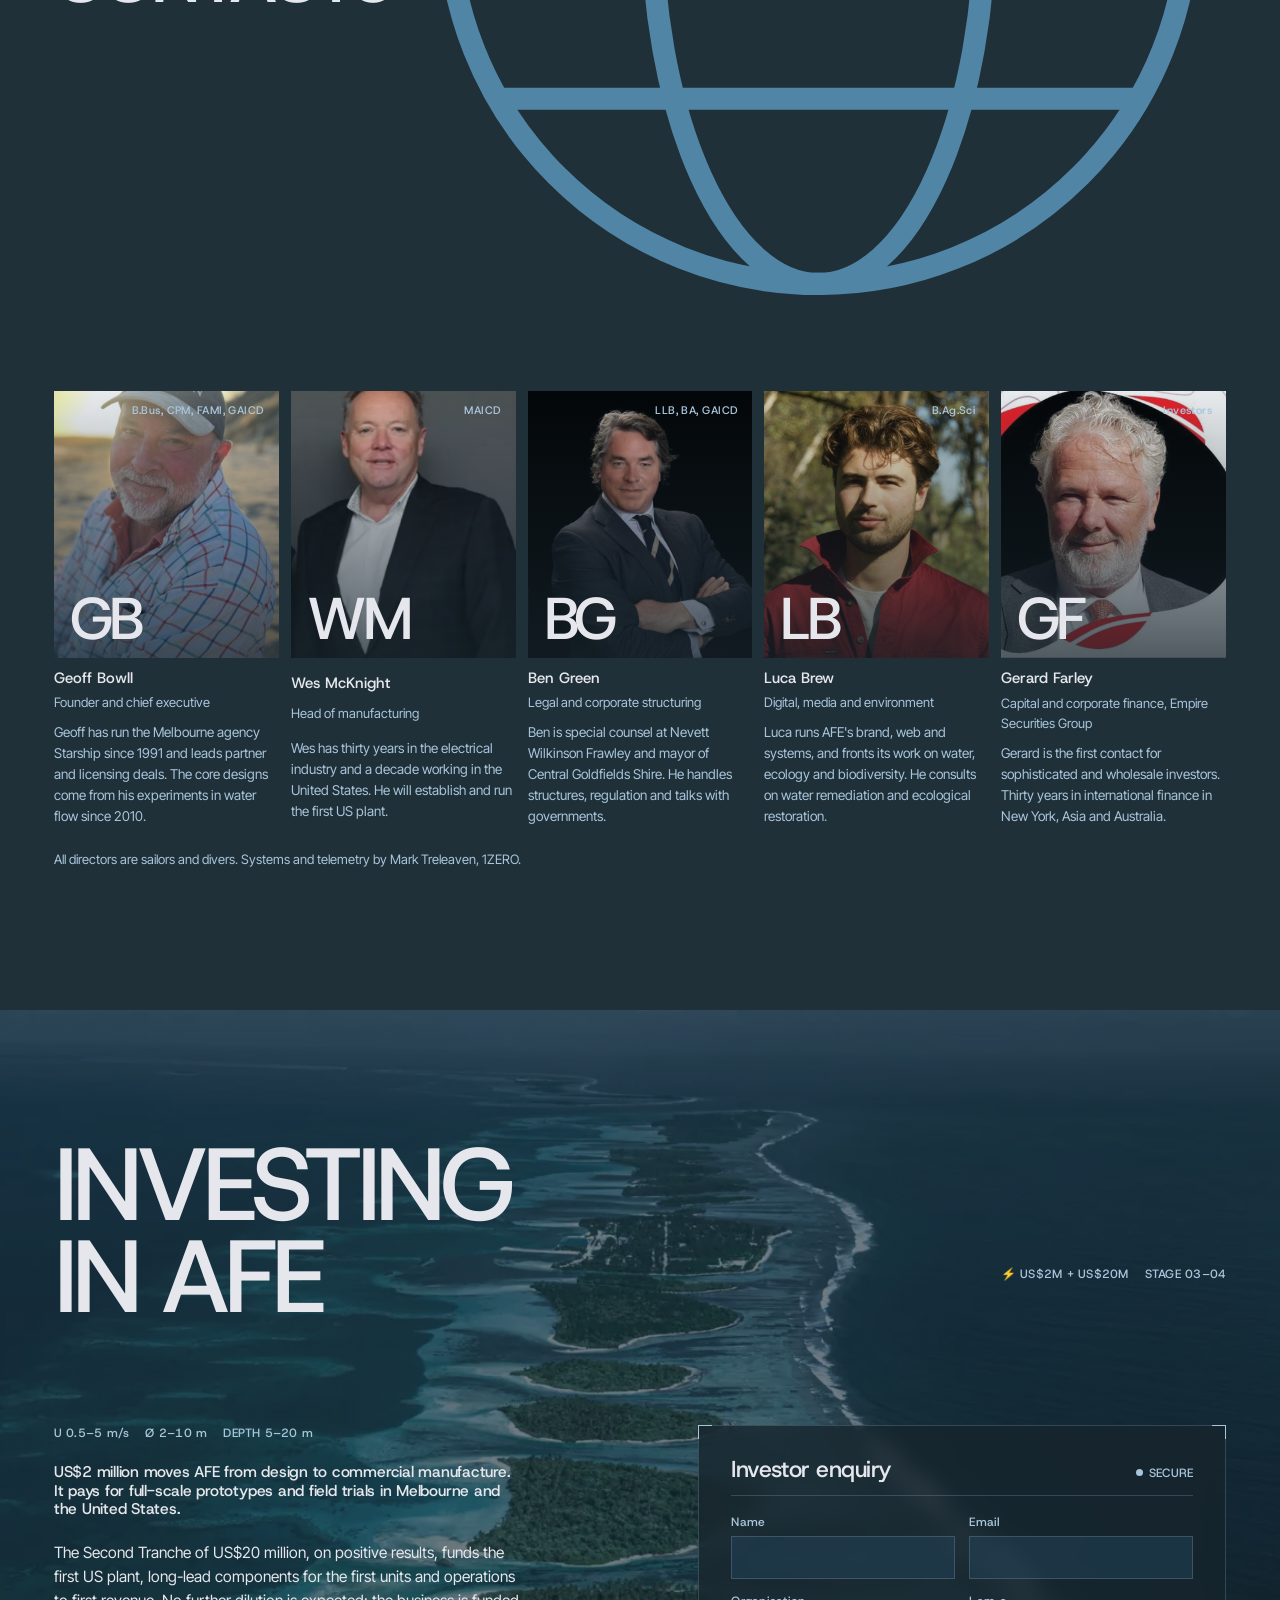
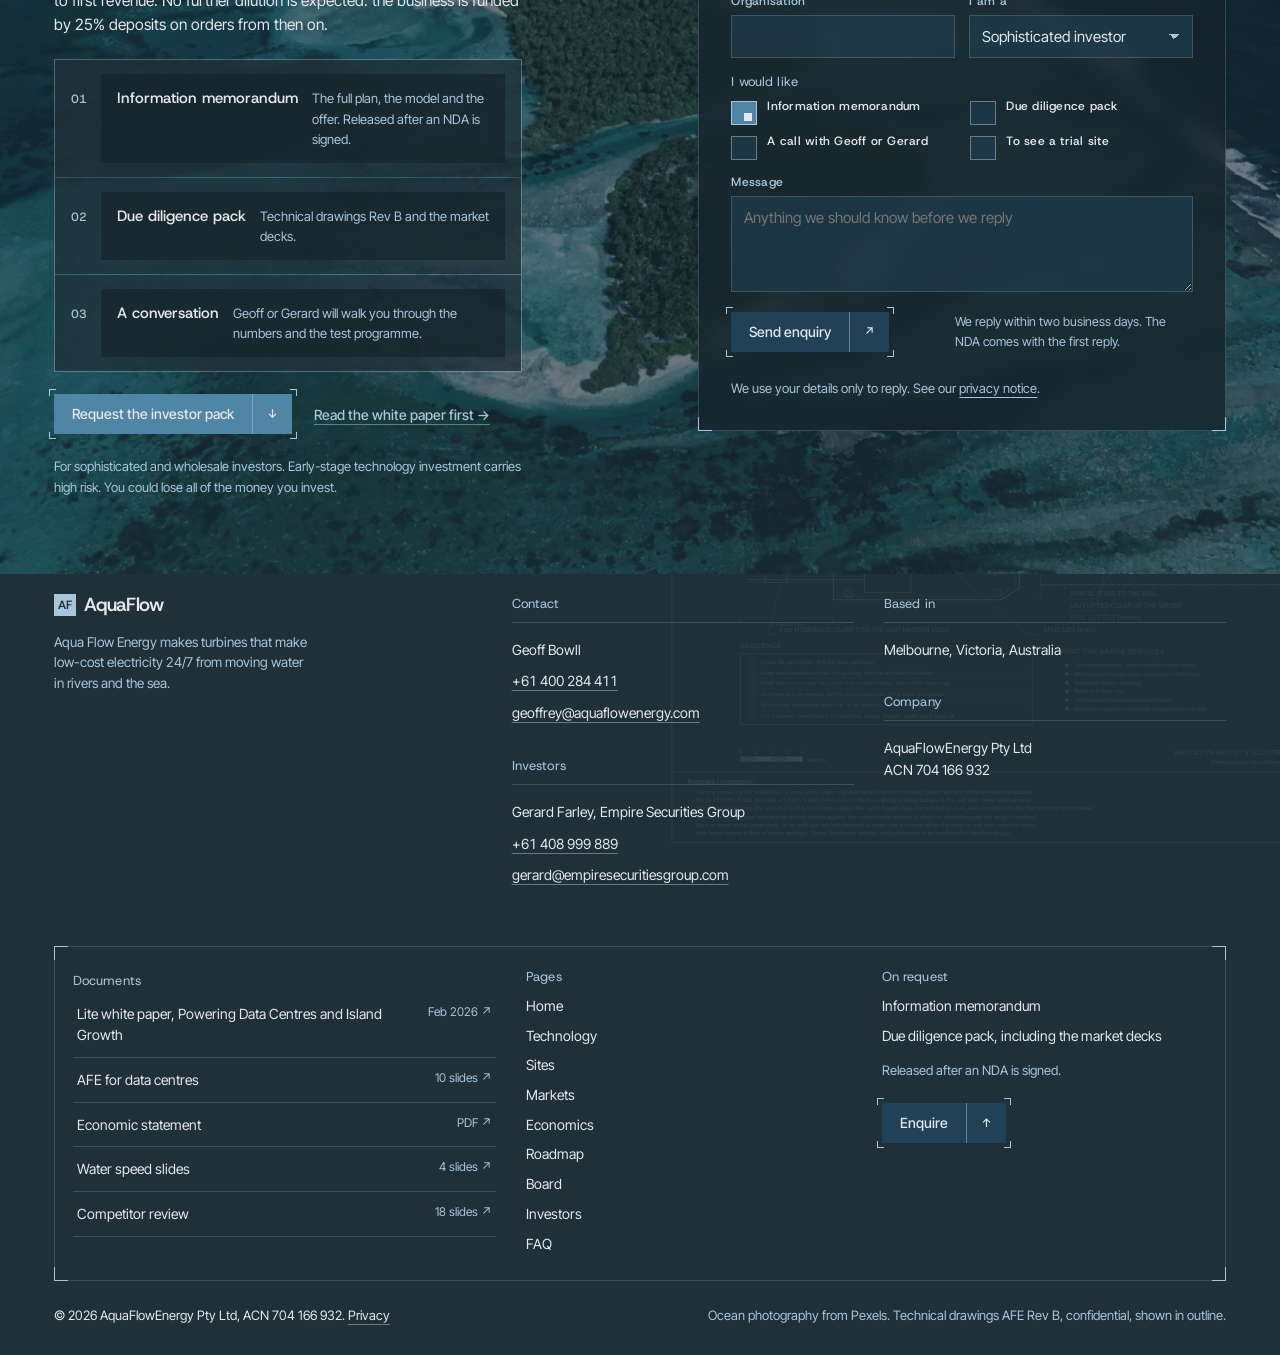
==== commit c9835bf6: "Show the first 50 MW price as US$5M and the service interval as 6 mth Co-Authored-By: Claude Opus 5." ====
--- a/index.html
+++ b/index.html
@@ -351,7 +351,7 @@
           <div class="erow"><div><h3>Build cost</h3><p class="d">Planning cost of a 1 MW unit: the bill of materials doubled. Catalogue alternators and gearboxes, a steel pod, pressed blades on stainless ribs, legs and cable to shore.</p></div>
             <div class="v"><span class="tag">Planning cost</span><div class="big num" data-count="1.21" data-prefix="US$" data-suffix="M" data-dec="2">US$1.21M</div><div class="unit">per megawatt, 1 MW unit</div><span class="tag">Compared with</span><ul><li>UK tidal arrays at £4.9–9.4M per MW (2023 government review)</li><li>A new 1 MW diesel genset at US$385k–825k, then about US$3M a year in fuel</li></ul><a class="src" href="docs/AFE-Economic-Statement.pdf" target="_blank" rel="noopener">Source ↗</a></div></div>
           <div class="erow"><div><h3>Sale price</h3><p class="d">Units are sold outright for the first three years. Data centres and cities pay a price per megawatt that steps down as the megawatts accumulate.</p></div>
-            <div class="v"><span class="tag">First 50 MW</span><div class="big num" data-count="5.0" data-prefix="US$" data-suffix="M" data-dec="1">US$5.0M</div><div class="unit">per megawatt, 500 kW and 1 MW units</div><span class="tag">Then</span><ul><li>US$4.5M, US$4.0M, and US$3.5M per MW after 200 MW</li><li>Small units at list: 50 kW US$350–400k, 100 kW US$450–500k, 250 kW US$800k, half or less of ten years of diesel</li></ul><a class="src" href="docs/AFE-Economic-Statement.pdf" target="_blank" rel="noopener">Source ↗</a></div></div>
+            <div class="v"><span class="tag">First 50 MW</span><div class="big num" data-count="5" data-prefix="US$" data-suffix="M">US$5M</div><div class="unit">per megawatt, 500 kW and 1 MW units</div><span class="tag">Then</span><ul><li>US$4.5M, US$4.0M, and US$3.5M per MW after 200 MW</li><li>Small units at list: 50 kW US$350–400k, 100 kW US$450–500k, 250 kW US$800k, half or less of ten years of diesel</li></ul><a class="src" href="docs/AFE-Economic-Statement.pdf" target="_blank" rel="noopener">Source ↗</a></div></div>
           <div class="erow"><div><h3>Power price</h3><p class="d">From the fourth year a customer can lease instead of buy. Power is priced under the buyer's next cheapest firm option, fixed for ten years and indexed.</p></div>
             <div class="v"><span class="tag">Cities and data centres</span><div class="big num" data-count="100" data-prefix="US$">US$100</div><div class="unit">per megawatt hour</div><span class="tag">Compared with</span><ul><li>On-site gas engines at about US$107 per MWh (June 2026)</li><li>Islands pay US$150 against diesel power at about US$300</li><li>Tidal and wave power today at US$200–850 per MWh (IRENA)</li></ul><a class="src" href="docs/AFE-Economic-Statement.pdf" target="_blank" rel="noopener">Source ↗</a></div></div>
           <div class="erow"><div><h3>Deposits and service</h3><p class="d">Every unit sold carries a deposit on order and a service agreement. Deposits on next year's orders pay for this year's components.</p></div>
@@ -375,7 +375,7 @@
             <div><span class="tag">EBITDA, year 5</span><b data-k="e5">US$1,003<em>M</em></b><small id="bl-s3">Before interest, tax and depreciation</small></div>
             <div><span class="tag">Cash in hand, end of year 5</span><b data-k="c5">US$1,179<em>M</em></b><small id="bl-s4">Peak funding need US$3.5M, inside year one</small></div>
           </div>
-          <p class="fine" id="bl-note">Base case: 1,320 MW installed by the fifth year, with 200 MW delivered in year three. Data-centre and city units sell at US$5.0M per MW for the first 50 MW, falling to US$3.5M. These are projections from the plan's model, not forecasts, and the trials will change them.</p>
+          <p class="fine" id="bl-note">Base case: 1,320 MW installed by the fifth year, with 200 MW delivered in year three. Data-centre and city units sell at US$5M per MW for the first 50 MW, falling to US$3.5M. These are projections from the plan's model, not forecasts, and the trials will change them.</p>
         </div>
       </div>
     </div>
@@ -393,7 +393,7 @@
         <div class="n"><div class="k"><small>[ 001 ]</small><b class="num" data-count="800" data-suffix="×">800×</b></div><h3>Denser than air</h3><p>Water carries far more energy per square metre than wind at the same speed, so the units can be much smaller.</p></div>
         <div class="n"><div class="k"><small>[ 002 ]</small><b class="num" data-count="20" data-suffix="/24">20/24</b></div><h3>Hours of flow at a tidal site</h3><p>Tide pauses briefly each time it turns. Units at several points along a coast cover each other's pauses.</p></div>
         <div class="n"><div class="k"><small>[ 003 ]</small><b class="num" data-count="4" data-suffix=" h">4 h</b></div><h3>To assemble on site</h3><p>Each unit arrives in a standard shipping container and is put together where it will run.</p></div>
-        <div class="n"><div class="k"><small>[ 004 ]</small><b class="num" data-count="6" data-suffix=" mo">6 mo</b></div><h3>Between services</h3><p>The generator pod is swapped and the old one is serviced on land.</p></div>
+        <div class="n"><div class="k"><small>[ 004 ]</small><b class="num" data-count="6" data-suffix=" mth">6 mth</b></div><h3>Between services</h3><p>The generator pod is swapped and the old one is serviced on land.</p></div>
       </div>
     </div>
   </section>
@@ -535,6 +535,6 @@
   </div>
 </footer>
 
-<script src="main.js?v=20261113"></script>
+<script src="main.js?v=20261118"></script>
 </body>
 </html>
